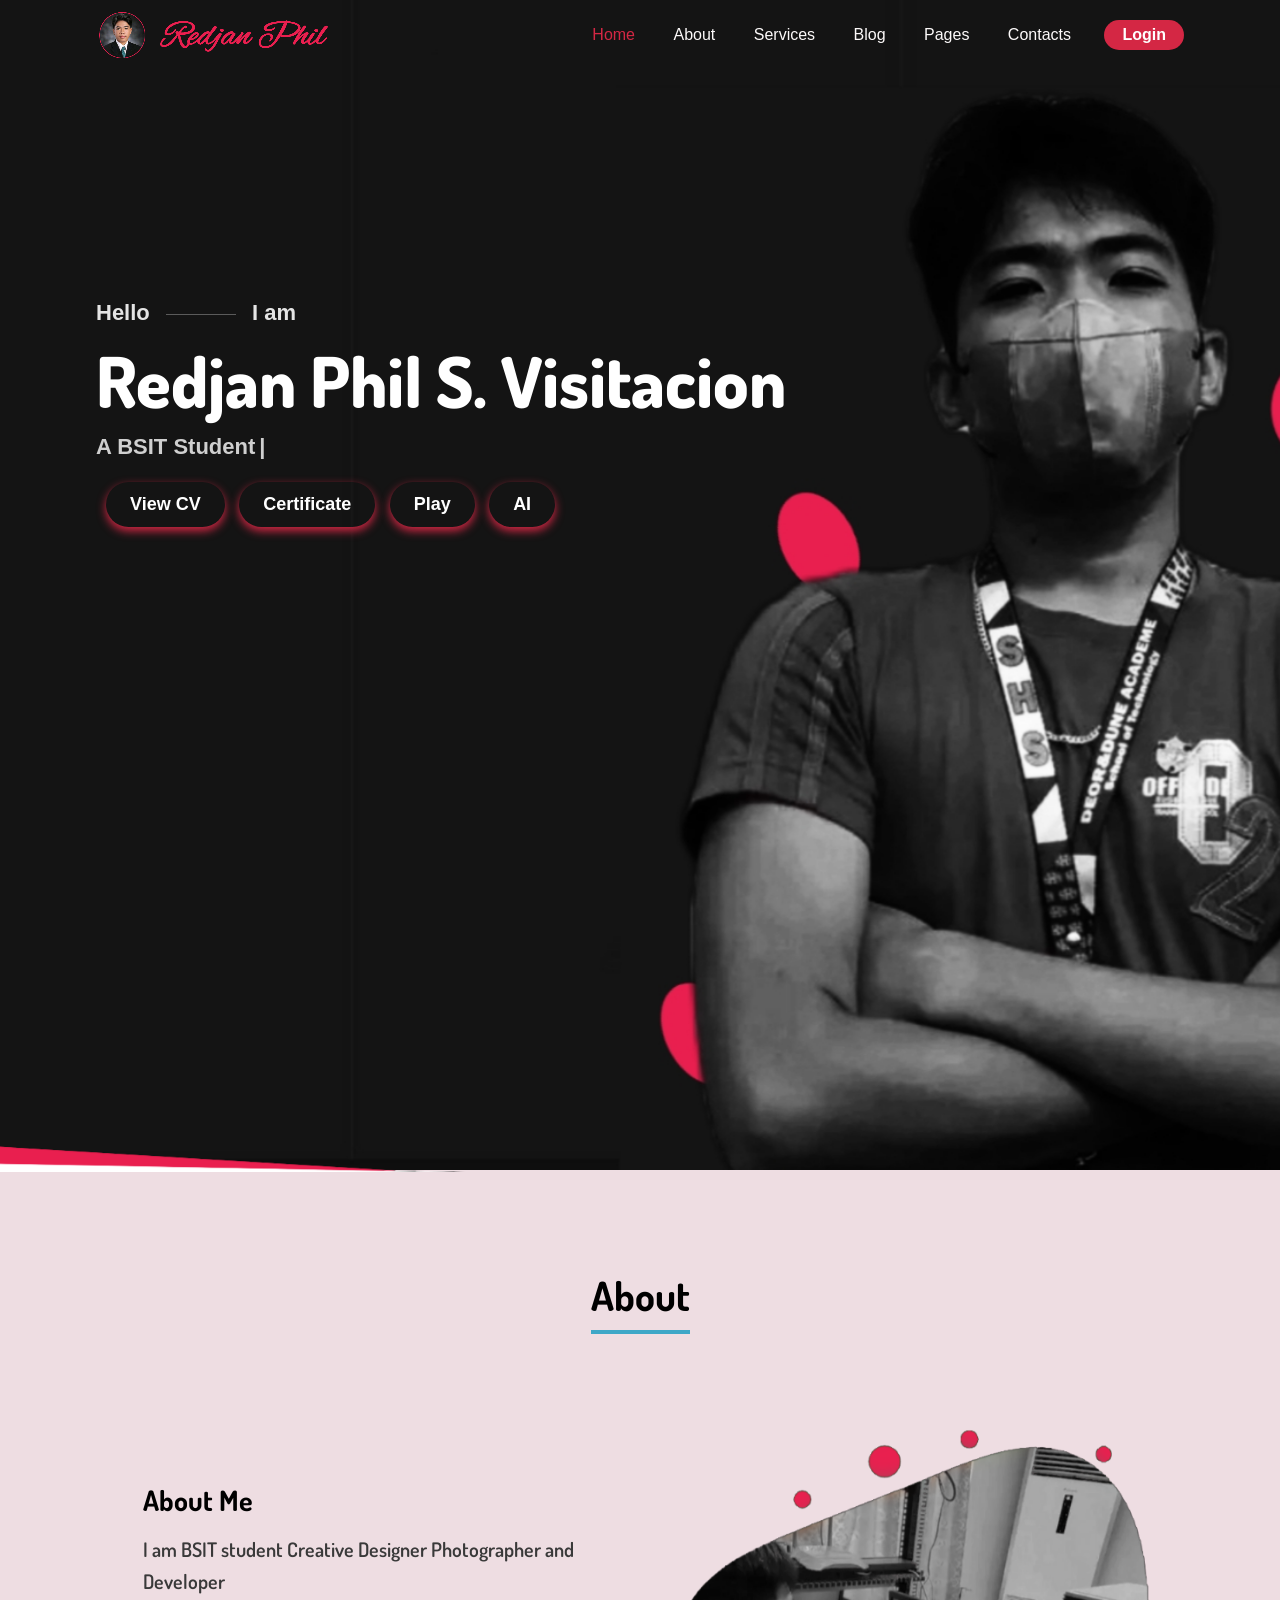
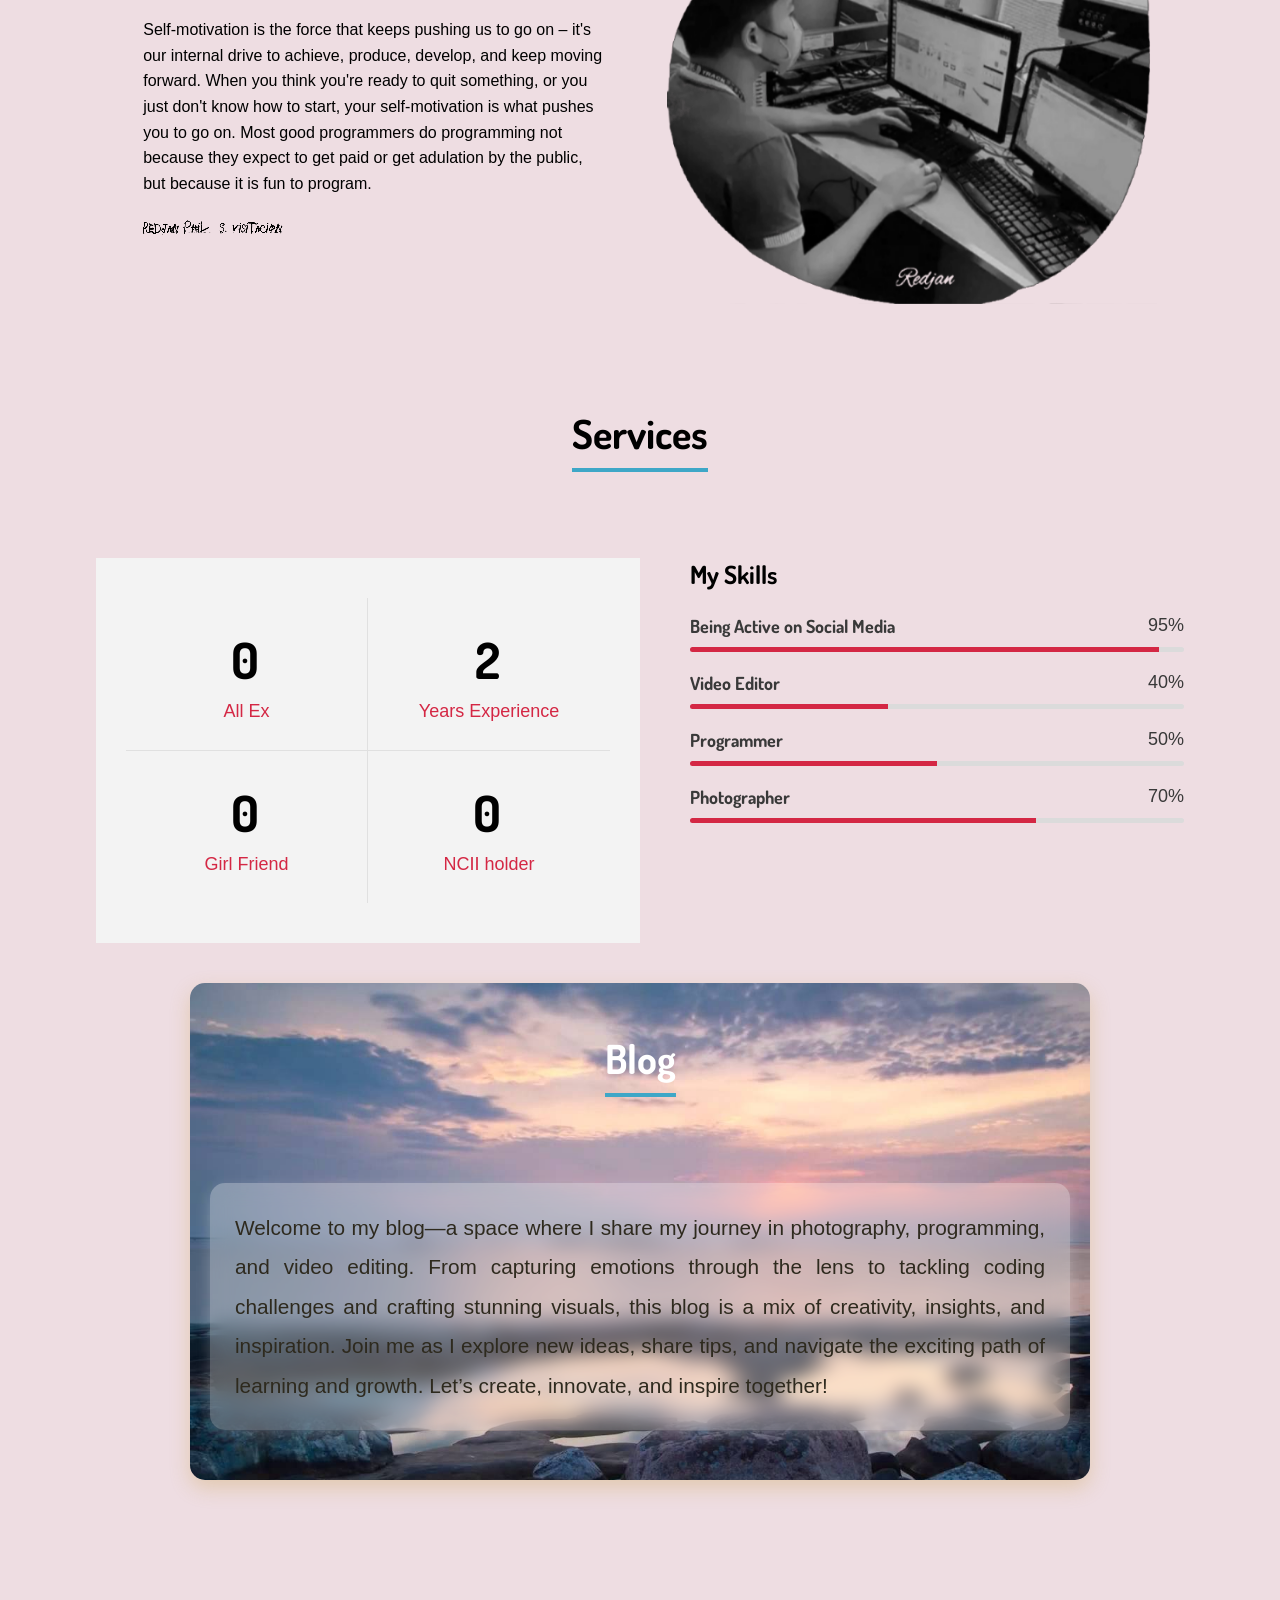
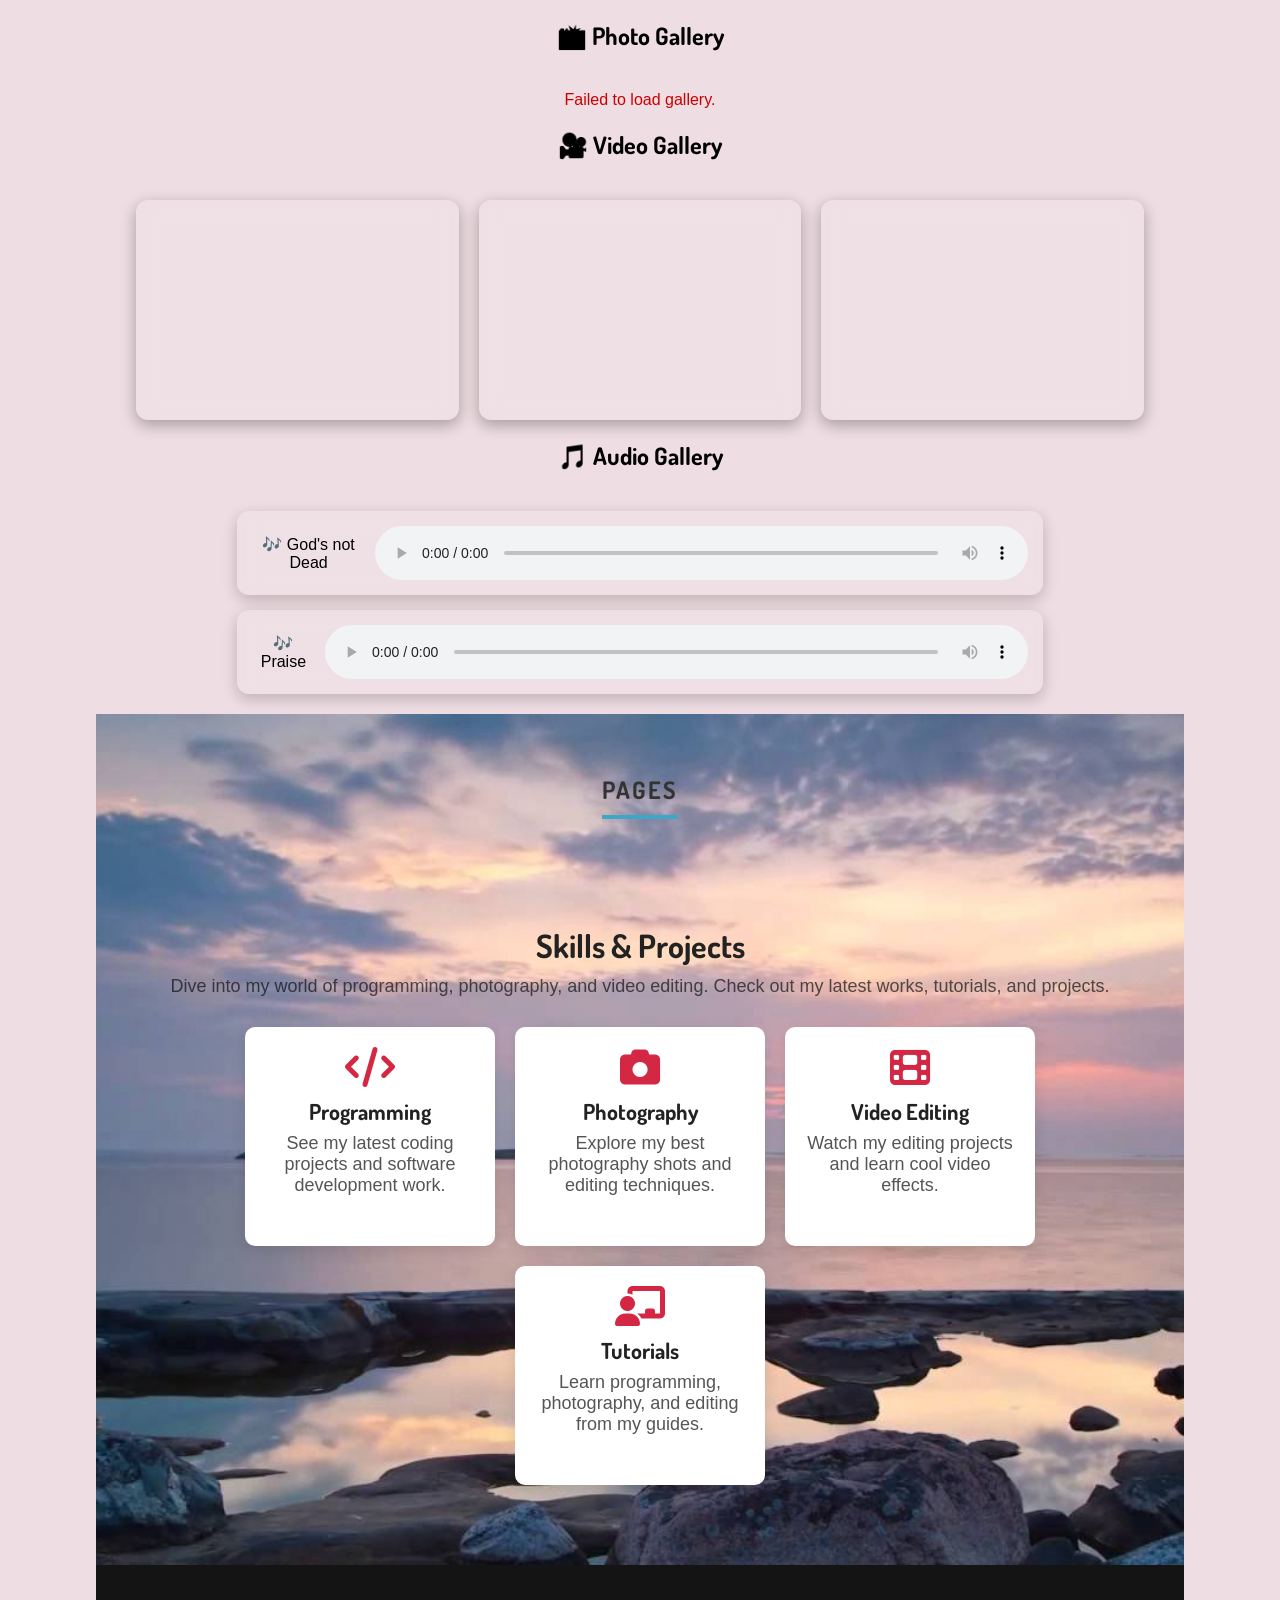
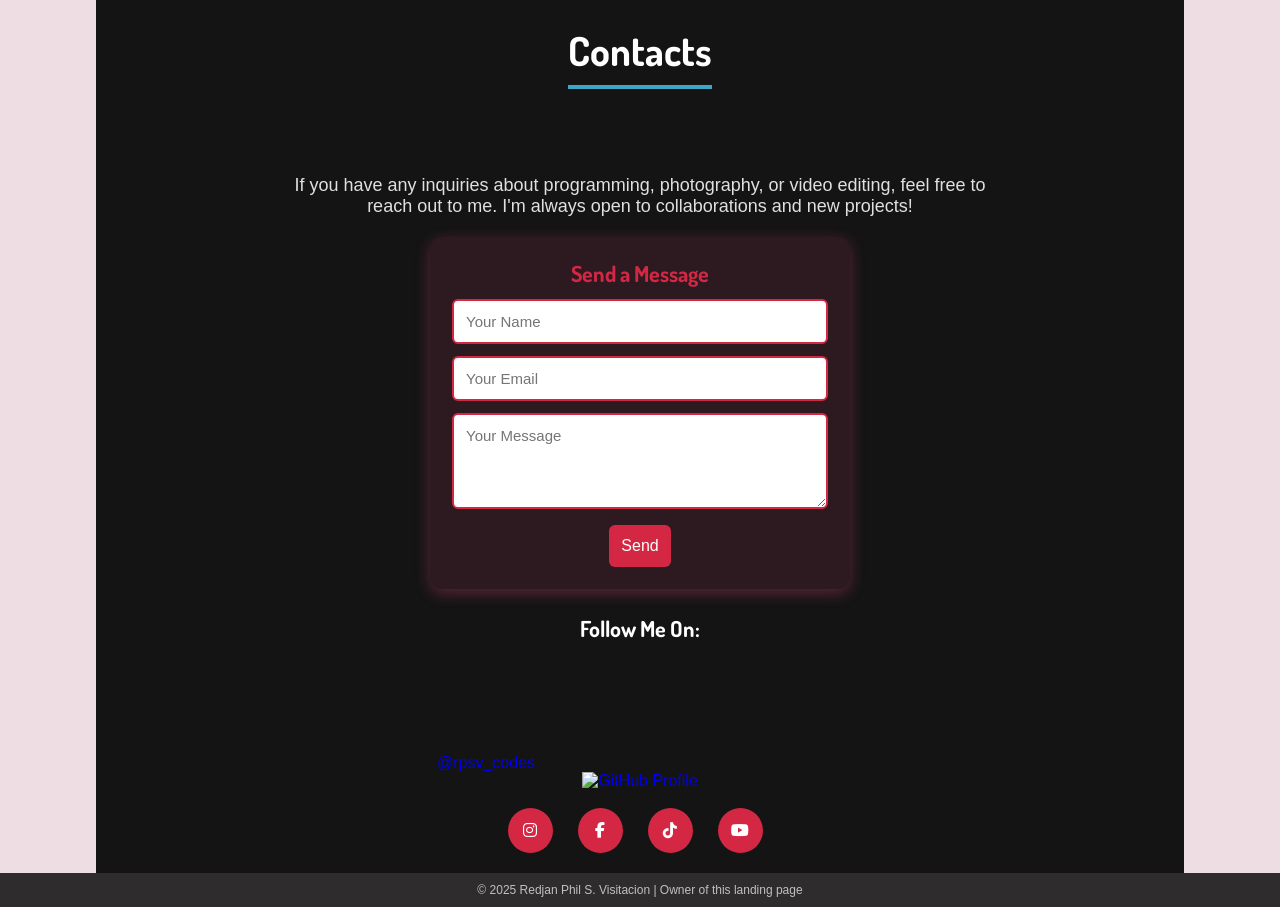
==== index.html @ c507ab2c "UPDATED" ====
<!DOCTYPE html>
<html lang="en">
<head>
    <style>
    .dot{
        color: white;
    }
    /* Hash-route overlay for Login */
    html.route-login,
    html.route-login body { height: 100%; overflow: hidden; }
    html.route-login body > :not(#route-login-overlay) { visibility: hidden; }
    #route-login-overlay { position: fixed; inset: 0; z-index: 9999; display: none; background: #000; overflow: hidden; }
    html.route-login #route-login-overlay { display: block; }
    #route-login-overlay iframe { width: 100%; height: 100%; border: 0; display: block; }
</style>
    <script>
      if (location.hash === '#login' || location.hash === '#/login') {
        document.documentElement.classList.add('route-login');
      }
    </script>
    <meta charset="UTF-8">
    <meta http-equiv="X-UA-Compatible" content="IE=edge">
    <meta name="viewport" content="width=device-width, initial-scale=1.0">
    <title>RPSV_CODES</title>
    <link rel="icon" href="img/icon.png">
    <!-- link file icon -->
    <link rel="stylesheet" href="https://cdnjs.cloudflare.com/ajax/libs/font-awesome/6.3.0/css/all.min.css">
    <link href='https://unpkg.com/boxicons@2.1.4/css/boxicons.min.css' rel='stylesheet'>

    <!-- Link Swiper's CSS -->
    <link rel="stylesheet" href="https://cdn.jsdelivr.net/npm/swiper@9/swiper-bundle.min.css" />


    <!-- link file css -->
    <link rel="stylesheet" href="css/styles.css?v=20260627b">
</head>
<body>
    <div class="header">
        <div class="contanier">
            <i id="btnMenu" class="fa-solid fa-bars"></i>
            <nav>
                <img src="img/logo.png" alt="">
                <div class="nav-links">
                    <a href="#home" class="active">Home</a>
                    <a href="#about">About</a>
                    <a href="#Service">Services</a>
                    <a href="#Blog">Blog</a>
                    <a href="#Pages">Pages</a>
                    <a href="#Contacts">Contacts</a>
                    

                    <a href="html/Login.html" class="nav-login-link" target="_blank" rel="noopener">Login</a>
                </div>    
                
            </nav>
        </div>
    </div>

    <!-- start Home  -->

    

    <section class="home" id="home">
        <div class="hero-slides"></div>
        <div class="contanier">
            <div class="text">
                <p>Hello <span class="sep"></span> I am</p>
                <h1>Redjan Phil S. Visitacion</h1>
                <p class="typed-roles"><span id="typed"></span><span class="cursor">|</span></p>
                
                <!--
                <ul>
                    <li>A BSIT Student</li>
                    <li>Editor</li>
                    <li>Programmer</li>
                    <li>Photographer</li>
                </ul>
                 -->
                <a href="https://redjanvisitacion.github.io/Curriculum-Vitae/" target="_blank">
                    <button class="cv-button">View CV</button>
                </a>

                <a href="html/Certificate.html">
                    <button class="cv-button">Certificate</button>
                </a>

                <a href="https://redjanvisitacion.github.io/RPSV-GAMES/main.html">
                    <button class="cv-button">Play</button>
                </a>


                <a href="https://redjanvisitacion.github.io/RPSV_AI/">
                    <button id="cv-button" class="cv-button">AI</button>
                </a>
            

            </div>
        </div>
    </section>


    <!-- start About -->

    <section class="about" id="about">
        <div class="sec-top">
            <span>about</span>
        </div>

        <div class="contanier">

            <div class="content">
                <div class="text">
                    <h3>About Me</h3>
                    <span>I am BSIT student Creative Designer Photographer and Developer</span>
                    <p>Self-motivation is the force that keeps pushing us to go on – it's our internal drive to achieve, produce, develop, and keep moving forward. When you think you're ready to quit something, or you just don't know how to start, your self-motivation is what pushes you to go on. Most good programmers do programming not because they expect to get paid or get adulation by the public, but because it is fun to program.</p>
                           <img src="img/sign.png" alt="">

                </div>
                <div class="div-img">
                    <img src="img/about.png" alt="">
                </div>
            </div>
            
 <!-- start Service -->

<section class="Service" id="Service">
    <div class="sec-top">
        <span>Services</span>
    </div>

    <div class="cont2">

        <!-- Promo Number Section -->
        <div class="promo-number">
            <div class="small-box bord-rig bord-botm">
                <span>0</span>
                <p>All Ex</p>
            </div>

            <div class="small-box bord-botm">
                <span>3</span>
                <p>Years Experience</p>
            </div>

            <div class="small-box bord-rig">
                <span>0</span>
                <p>Girl Friend</p>
            </div>

            <div class="small-box">
                <span>1</span>
                <p>NCII holder</p>
            </div>
        </div>

        <!-- Skills Section -->
        
        <div class="skill-with-social">
            <div class="skill-list">
                <h3 class="heading">My Skills</h3>

                <div class="single-skill">
                    <div class="skill-title">
                        <h3>Being Active on Social Media</h3>
                        <span>95%</span>
                    </div>
                    <div class="progress">
                        <div class="progress-bar" style="width: 95%;"></div>
                    </div>
                </div>

                <div class="single-skill">
                    <div class="skill-title">
                        <h3>Video Editor</h3>
                        <span>40%</span>
                    </div>
                    <div class="progress">
                        <div class="progress-bar" style="width: 40%;"></div>
                    </div>
                </div>

                <div class="single-skill">
                    <div class="skill-title">
                        <h3>Programmer</h3>
                        <span>50%</span>
                    </div>
                    <div class="progress">
                        <div class="progress-bar" style="width: 50%;"></div>
                    </div>
                </div>

                <div class="single-skill">
                    <div class="skill-title">
                        <h3>Photographer</h3>
                        <span>70%</span>
                    </div>
                    <div class="progress">
                        <div class="progress-bar" style="width: 70%;"></div>
                    </div>
                </div>


            </div>
        </div>
    </div>
</section>

<!-- End Service Section -->

                
<!-- Blog Section -->
<section class="Service" id="Blog">
    <div class="sec-top">
        <span>Blog</span>
    </div>
    <p class="section-description">
        Welcome to my blog—a space where I share my journey in photography, programming, and video editing.  
        From capturing emotions through the lens to tackling coding challenges and crafting stunning visuals,  
        this blog is a mix of creativity, insights, and inspiration. Join me as I explore new ideas, share tips,  
        and navigate the exciting path of learning and growth. Let’s create, innovate, and inspire together!
    </p>
    
</section>



<section class="blog">
    <div class="container">
        <!-- Photos Section -->
<h2 class="section-title">📸 Photo Gallery</h2>
<div class="gallery-container" id="photoGallery"></div>

<!-- Videos Section -->
<h2 class="section-title">🎥 Video Gallery</h2>
<div class="gallery-container">
    <div class="gallery-item" onclick="openLightbox('video/memories.mp4', 'video')">
        <video src="video/memories.mp4" muted></video>
    </div>
    <div class="gallery-item" onclick="openLightbox('video/Reels.mp4', 'video')">
        <video src="video/Reels.mp4" muted></video>
    </div>
    <div class="gallery-item" onclick="openLightbox('video/SRMS.mp4', 'video')">
        <video src="video/SRMS.mp4" muted></video>
    </div>
</div>

<!-- Audio Section -->
<h2 class="section-title">🎵 Audio Gallery</h2>
<div class="audio-container">
    <div class="audio-item">
        <p>🎶 God's not Dead</p>
        <audio controls>
            <source src="audio/GodsNotDead.mp3" type="audio/mpeg">
        </audio>
    </div>
    <div class="audio-item">
        <p>🎶 Praise</p>
        <audio controls>
            <source src="audio/Praise.mp3" type="audio/mpeg">
        </audio>
    </div>
</div>

<!-- Lightbox -->
<div id="lightbox" class="lightbox">
    <span class="close" onclick="closeLightbox()">&times;</span>
    <img id="lightbox-img" class="lightbox-img">
    <video id="lightbox-video" class="lightbox-video" controls></video>
</div>
    </div>
</section>


<!-- Pages Section -->
<section class="pages" id="Pages">
    <div class="sec-top">  
        <span>Pages</span>
    </div>
    <div class="container">
        <div class="content">
            <h2>Skills & Projects</h2>
            <p class="words">Dive into my world of programming, photography, and video editing. Check out my latest works, tutorials, and projects.</p>
            
            <div class="page-links">
                <a href="#" class="page-card" onclick="alert('This part is not completely done');">
                    <i class="fa-solid fa-code"></i>
                    <h3>Programming</h3>
                    <p>See my latest coding projects and software development work.</p>
                </a>
            
                <a href="#" class="page-card" onclick="alert('This part is not completely done');">
                    <i class="fa-solid fa-camera"></i>
                    <h3>Photography</h3>
                    <p>Explore my best photography shots and editing techniques.</p>
                </a>
            
                <a href="#" class="page-card" onclick="alert('This part is not completely done');">
                    <i class="fa-solid fa-film"></i>
                    <h3>Video Editing</h3>
                    <p>Watch my editing projects and learn cool video effects.</p>
                </a>
            
                <a href="#" class="page-card" onclick="alert('This part is not completely done');">
                    <i class="fa-solid fa-chalkboard-teacher"></i>
                    <h3>Tutorials</h3>
                    <p>Learn programming, photography, and editing from my guides.</p>
                </a>
            </div>
            
        </div>
    </div>
</section>


   
       <!-- Contacts Section -->
<section class="Contacts" id="Contacts">

    

    <div class="sec-top">  
        <span>Contacts</span>

    </div>


    <div class="container">
        <div class="contact-content">
            <p>If you have any inquiries about programming, photography, or video editing, feel free to reach out to me. I'm always open to collaborations and new projects!</p>
        </div>


        

        <!-- Contact Form -->
        <div class="contact-form">
            <h3>Send a Message</h3>
            <form method="POST" action="#" onsubmit="return false;">
                <input type="text" name="name" placeholder="Your Name" required>
                <input type="email" name="email"  placeholder="Your Email" required>
                <textarea name="message" placeholder="Your Message" rows="4" required></textarea>
                <button type="button" id="sendMessageBtn">Send</button>
            </form>
        </div>
    </div> 
    

    
    

        <!-- Social Media Links -->
        <div class="social-status">
            <h3>Follow Me On:</h3>


            <blockquote class="tiktok-embed" cite="https://www.tiktok.com/@rpsv_codes" data-unique-id="rpsv_codes" data-embed-type="creator" style="max-width: 780px; min-width: 288px;" > <section> <a target="_blank" href="https://www.tiktok.com/@rpsv_codes?refer=creator_embed">@rpsv_codes</a> </section> </blockquote> <script async src="https://www.tiktok.com/embed.js"></script>




            <a href="https://github.com/RedjanVisitacion" target="_blank">
                <img src="https://img.shields.io/badge/GitHub-RedjanVisitacion-blue?style=for-the-badge&logo=github" alt="GitHub Profile">
            </a>
            




            <p>&#8203;</p>


            <div class="social-profile-list">
                <a href="https://www.instagram.com/redjanphilsvisitacion?igsh=MXF2c2t5ZGttanJjeA==" target="_blank">
                    <i class="fab fa-instagram"></i>
                </a>
                <a href="https://web.facebook.com/zedjan.zedjan.3" target="_blank">
                    <i class="fab fa-facebook-f"></i>
                </a>
                <a href="https://www.tiktok.com/@rpsv_codes?_t=8k15sq4ZSew&_r=1" target="_blank">
                    <i class="fab fa-tiktok"></i>
                </a>
                <a href="https://www.youtube.com/@redjanvisitacion5570" target="_blank">
                    <i class="fab fa-youtube"></i>
                </a>
               
            </div>
        </div>

        
    </div>


    

</section>


     <!-- Footer -->

   <footer>
    <p>&copy; 2025 Redjan Phil S. Visitacion | Owner of this landing page</p>
   </footer>
    




    <!-- Hash-route: login overlay -->
    <div id="route-login-overlay">
        <iframe id="route-login-frame" src="about:blank" title="Login"></iframe>
    </div>
    <!-- Swiper JS -->
    <script src="https://cdn.jsdelivr.net/npm/swiper@9/swiper-bundle.min.js"></script>

    <!-- link file JS -->
    <script src="function/main.js?v=20260627b"></script>
    <script>
      (function(){
        function updateRoute(){
          var hash = location.hash;
          var overlay = document.getElementById('route-login-overlay');
          var frame = document.getElementById('route-login-frame');
          if(!overlay || !frame) return;
          var isLogin = (hash === '#login' || hash === '#/login');
          if(isLogin){
            document.documentElement.classList.add('route-login');
            overlay.style.display = 'block';
            if(frame.dataset.loaded !== '1'){
              frame.src = 'html/Login.html?t=' + Date.now();
              frame.dataset.loaded = '1';
            }
          } else {
            document.documentElement.classList.remove('route-login');
            overlay.style.display = 'none';
            frame.src = 'about:blank';
            frame.dataset.loaded = '0';
          }
        }
        window.addEventListener('hashchange', updateRoute);
        window.addEventListener('load', updateRoute);
      })();
    </script>
</body>
</html>
---- css/styles.css ----
/* font */
@import url('https://fonts.googleapis.com/css2?family=Dosis:wght@300;400;500;600;700&family=Inter:wght@300;400;500;600;700;800&display=swap');
:root{
    --blue :rgb(212, 39, 68);
    --black: #000;
    --p-color: #393939;
    --font-Dosis: 'Dosis', sans-serif;
}
*{
    padding: 0;
    margin: 0;
    box-sizing: border-box;
    font-family: 'Inter', sans-serif;;
    text-decoration: none;
    transition: 0.4s;
}
*::selection{
    background-color: var(--blue);
    color: #fff;
}

body{
    background-color: #EEDDE2;
}

html{
    scroll-behavior: smooth;
}
::-webkit-scrollbar{
    width: 12px;
}
::-webkit-scrollbar-track{
    background-color: #f1f1f1;
}
::-webkit-scrollbar-thumb{
    background-color: var(--blue);
}
.contanier{
    width: 85%;
    margin: auto;
}
section{
    padding-top: 100px;
}
.sec-top{
    text-align: center;
    margin-bottom: 100px;
}
.sec-top span{
    font-size: 40px;
    padding-bottom: 10px;
    border-bottom: 4px solid #3ea7c7;
    font-family: var(--font-Dosis);
    font-weight: 700;
    text-transform: capitalize;
}
h1,h2,h3,h4,h5,h6{
    font-family: var(--font-Dosis);
}
.boxs{
    display: flex;
    flex-wrap: wrap;
    justify-content: space-between;
}
.boxs .box{
    width: 30%;
}


.btn{
   
    color: #fff;
    background-color: var(--blue);
    border-radius: 5px;
    padding: 18px 50px;
    font-weight: 700;
}
.btn:hover{
    background-color: #fff;
    color: var(--blue);
}

/* start header */

.header{
    position: fixed;
    width: 100%;
    z-index: 1000;
}
.header nav{
    display: flex;
    justify-content: space-between;
    align-items: center;
    height: 70PX;
}
.header nav .nav-links a{
    color: #fdfafa;
    font-weight: 500;
    padding: 0 17px;
    text-transform: capitalize;
}
.header nav .nav-links .nav-login-link{
    display: inline-flex;
    align-items: center;
    justify-content: center;
    min-width: 78px;
    height: 30px;
    margin-left: 12px;
    padding: 0 18px;
    color: #fff;
    background-color: var(--blue);
    border-radius: 999px;
    font-weight: 700;
    line-height: 1;
}
.header nav .nav-links a:hover,
.header nav .nav-links a.active{
    color: var(--blue);
}
.header nav .nav-links .nav-login-link:hover,
.header nav .nav-links .nav-login-link.active{
    color: #fff;
    background-color: #fff;
    color: var(--blue);
}

/* now we will add class active to header on scroll*/
.header.active{
    background-color: #fff;
    border-bottom: 1px solid #7272724d;
}
.header.active nav .nav-links a{
    color: var(--p-color);
}
.header.active nav .nav-links a:hover,
.header.active nav .nav-links a.active{
    color: var(--blue);
}
.header.active nav .nav-links .nav-login-link{
    color: #fff;
}
.header.active nav .nav-links .nav-login-link:hover,
.header.active nav .nav-links .nav-login-link.active{
    color: var(--blue);
    background-color: #fff;
    box-shadow: inset 0 0 0 1px var(--blue);
}
#btnMenu{
    display: none;
}

/* start Home */
.home{
    height: 130vh;
    width: 100%;
    background: url('../img/bg.jpg');
    background-repeat: no-repeat;
    background-size: cover;
    background-position: center;
    position: relative;
    padding-top: 300px;
}
.home .text{ position: relative; z-index: 1; }
.hero-slides{ position: absolute; inset: 0; z-index: 0; overflow: hidden; }
.hero-slides .slide{ position: absolute; inset: 0; background-size: cover; background-position: center; opacity: 0; transition: opacity 1.2s ease-in-out; }
.hero-slides .slide.active{ opacity: 1; }
.typed-roles{ color: #e4e4e4; opacity: .9; font-size: 22px; line-height: 1.6; margin: 0 0 4px; min-height: 28px; white-space: nowrap; }
.cursor{ display: inline-block; margin-left: 4px; animation: blink 1s steps(2,start) infinite; }
@keyframes blink{ 50%{ opacity: 0; } }
.home .text ul{ display: none; }
.home::after{
    content: '';
    position: absolute;
    bottom: -2px;
    z-index: 50;
    height: 200px;
    background: url('../img/shape.png');
    left: 0;
    width: 100%;
    background-repeat: repeat-x;
    background-size: cover;
}
/* home::after MEdia */

@media(min-width:480px){
    .home::after{
        height: 78px;
    }
}
@media(min-width:576px){
    .home::after{
        height: 105px;
    }
}
@media(min-width:768px){
    .home::after{
        height: 135px;
    }
}
@media(min-width:992px){
    .home::after{
        height: 160px;
    }
}
@media(min-width:1200px){
    .home::after{
        height: 182px;
    }
}

.home .text p{
    font-size: 22px;
    color: #e4e4e4;
    font-weight: 600;
    margin-bottom: 10px;
}
.home .text p.typed-roles{ margin-top: 0; margin-bottom: 18px; }
.home .text p .sep{
    display: inline-block;
    height: 1px;
    width: 70px;
    background-color: #fff;
    opacity: 0.3;
    top: -5px;
    position: relative;
    margin: 0 10px;
}
.home .text h1{
    font-size: 70px;
    color: #fff;
    margin-bottom: 4px;
    font-weight: 800;
}
.home .text ul{
    display: flex;
    flex-wrap: wrap;
    margin-bottom: 50px;
}
.home .text ul li{
    color: #e4e4e4;
    font-size: 22px;
    list-style: none;
    margin-right: 50px;
}


/* start About */

.about .content{
    display: flex;
    flex-wrap: wrap;
    justify-content: center;
    align-items: center;
}
.about .content .text{
    padding: 20px 60px 20px 20px;
    width: 50%;
}
.about .content .text h3{
    font-size: 28px;
    margin-bottom: 15px;
}
.about .content .text span{
    color: var(--p-color);
    font-weight: 600;
    line-height: 1.6;
    font-size: 20px;
    font-family: var(--font-Dosis);
}
.about .content .text p{
    padding: 20px 0;
    line-height: 1.6;
}
.about .content .div-img{
    width: 45%;
}
.about .content .div-img img{
    width: 100%;
}

.about .cont2{
    margin-top: 50px;
    display: flex;
    justify-content: center;
}
.about .cont2 .promo-number{
    padding: 40px 30px;
    background-color: #f3f3f3;
    width: 50%;
    display: flex;
    flex-wrap: wrap;
}
.about .cont2 .promo-number .small-box{
    width: 50%;
    text-align: center;
    padding: 30px 15px 28px;
}
.about .cont2 .promo-number .small-box span{
    font-size: 50px;
    font-family: var(--font-Dosis);
    font-weight: 700;
    letter-spacing: 4px;
}
.about .cont2 .promo-number .small-box p{
    padding-top: 10px;
    font-size: 18px;
    color: var(--blue);
}
.bord-rig {
    border-right: 1px solid #e0e0e0;
}
.bord-botm{
    border-bottom:  1px solid #e0e0e0;
}
.about .skill-with-social{
    width: 50%;
    padding-left: 50px;
}
.about .skill-with-social .skill-list{
    margin-bottom: 50px;
}
.about .heading{
    font-size: 25px;
    margin-bottom: 25px;
}
.about .single-skill{
    margin-bottom: 20px;
}
.about .single-skill .skill-title{
    display: flex;
    justify-content: space-between;
    margin-bottom: 10px;
}
.about .single-skill .skill-title h3,
.about .single-skill .skill-title span{
    color: #393939;
    font-size: 18px;
}
.about .single-skill .progress{
    width: 100%;
    height: 5px;
    background-color: #dbdbdb;
    position: relative;
}
.about .single-skill .progress .progress-bar{
    position: absolute;
    background-color: var(--blue);
    height: 5px;
    width: 80%;
}
.about .social-status .social-profile-list a{
    margin-right: 10px;
}
.about .social-status .social-profile-list a i{
    color: #fff;
    font-size: 16px;
    background-color: var(--blue);
    width: 45px;
    height: 45px;
    border-radius: 50%;
    line-height: 45px;
    text-align: center;
    position: relative;
    top: 0;
}
.about .social-status .social-profile-list a i:hover{
    background-color: #000;
    top: -7px;
}

/* Responsive Services Section */
.services {
    padding: 60px 5%;
    text-align: center;
    background: #f9f9f9;
}

.services .sec-top span {
    font-size: 30px;
    font-weight: bold;
    color: var(--blue);
    display: block;
    margin-bottom: 30px;
    text-transform: uppercase;
    letter-spacing: 2px;
}

/* Service Box Container */
.services .boxs {
    display: grid;
    grid-template-columns: repeat(auto-fit, minmax(280px, 1fr));
    gap: 25px;
    padding: 20px 5%;
}

/* Individual Service Box */
.services .boxs .box {
    background: linear-gradient(135deg, #ffffff, #f1f1f1);
    text-align: center;
    padding: 30px;
    position: relative;
    border-radius: 15px;
    box-shadow: 0px 5px 15px rgba(0, 0, 0, 0.1);
    transition: transform 0.3s ease, box-shadow 0.3s ease;
}

.services .boxs .box:hover {
    transform: translateY(-10px);
    box-shadow: 0px 10px 20px rgba(0, 0, 0, 0.2);
}

.services .boxs .box i {
    font-size: 45px;
    color: var(--blue);
    margin-bottom: 15px;
}

.services .boxs .box h2 {
    font-size: 24px;
    margin-bottom: 15px;
    color: #333;
}

.services .boxs .box p {
    color: #666;
    font-size: 16px;
    line-height: 1.6;
    padding: 0 10px;
}

/* Progress Bar Effects */
.progress {
    width: 100%;
    height: 10px;
    background-color: #ddd;
    border-radius: 5px;
    overflow: hidden;
    position: relative;
    margin-top: 10px;
}

.progress-bar {
    height: 100%;
    background: linear-gradient(90deg, var(--blue), var(--pink));
    width: 0;
    transition: width 1.5s ease-in-out;
}

/* Pages Section Styling */
.pages {
    padding: 60px 0;
    background-color: #f8f9fa; /* Light gray background */
    text-align: center;

    /* Full-screen background image */
    background-image: url('../img/bgg.jpg');
    background-repeat: no-repeat;
    background-size: cover;  /* Ensures the image covers the entire section */
    background-position: center;  /* Centers the image */
    
}

.pages .sec-top span {
    font-size: 24px;
    font-weight: bold;
    color: #333;
    text-transform: uppercase;
    letter-spacing: 2px;
}

.pages .container {
    max-width: 1100px;
    margin: 0 auto;
    padding: 20px;
}

.pages .content h2 {
    font-size: 32px;
    color: #222;
    margin-bottom: 10px;
}

.pages .content p {
    font-size: 18px;
    color: #555;
    margin-bottom: 30px;
}

.pages .content .words {
    font-size: 18px;
    color: #090d0ead;
    margin-bottom: 30px;
}

.page-links {
    display: flex;
    flex-wrap: wrap;
    justify-content: center;
    gap: 20px;
}

.page-card {
    background: white;
    border-radius: 10px;
    padding: 20px;
    width: 250px;
    text-align: center;
    text-decoration: none;
    color: #222;
    box-shadow: 0 5px 15px rgba(0, 0, 0, 0.1);
    transition: transform 0.3s, box-shadow 0.3s;
}

.page-card:hover {
    transform: translateY(-5px);
    box-shadow: 0 8px 20px rgba(0, 0, 0, 0.2);
}

.page-card i {
    font-size: 40px;
    color: var(--blue); /* Blue color */
    margin-bottom: 10px;
}

.page-card h3 {
    font-size: 22px;
    margin-bottom: 8px;
    color: #222;
}

.page-card p {
    font-size: 16px;
    color: #666;
}



@keyframes fillProgress {
    from {
        width: 0;
    }
    to {
        width: 100%;
    }
}

.progress-bar.animated {
    animation: fillProgress 1.5s forwards;
}

/* Responsive Design */
@media (max-width: 768px) {
    .services {
        padding: 40px 5%;
    }

    .services .sec-top span {
        font-size: 26px;
    }

    .cont2 {
        display: flex;
        flex-direction: column;
    }

    .promo-number {
        order: 1;
    }

    .skill-with-social {
        order: 2;
        margin-top: 20px;
    }
}


/* start portfolio */

.portfolio .menu-portf{
    text-align: center;
    margin-bottom: 50px;
}
.portfolio .menu-portf ul li{
    display: inline-block;
    font-weight: 600;
    color: #393939;
    padding: 8px 15px;
    cursor: pointer;
}
.portfolio .menu-portf ul li:hover,
.portfolio .menu-portf ul li.active{
    background-color: var(--blue);
    color: #fff;
}

.portfolio .projects .boxs{
    gap: 40px;
}
.portfolio .projects .boxs .box{
    position: relative;
    cursor: pointer;
    overflow: hidden;
}
.portfolio .projects .boxs .box img{
    width: 100%;
}
.portfolio .projects .boxs .box:hover img{
    transform: scale(1.1);
}
.portfolio .projects .boxs .box .img-hover{
    position: absolute;
    width: 100%;
    height: 100%;
    left: 0;
    top: 0;
    background: linear-gradient(rgba(255,255,255, 0.272), rgba(26,26,26, 0.675));
    opacity: 0;
}
.portfolio .projects .boxs .box:hover .img-hover{
    opacity: 1;
}
.portfolio .projects .boxs .box .img-hover span{
    position: absolute;
    bottom: 20px;
    left: 50%;
    transform: translateX(-50%);
    color: #fff;
    font-size: 22px;
    font-weight: bold;
    font-family: var(--font-Dosis);
}


/* Blog Section Styling */
#Blog {
    background: linear-gradient(45deg,var(--blue), var(--blue));
    color: white;
    padding: 60px 20px;
    text-align: center;
    border-radius: 15px;
    box-shadow: 0px 5px 15px rgba(0, 0, 0, 0.3);
    margin: 40px auto;
    max-width: 900px;
}



/* Blog Section Styling */
#Blog {
    display: flex;
    flex-direction: column;
    align-items: center;
    justify-content: center;
    text-align: center;
    padding: 50px 20px; 
    background: linear-gradient(135deg, Blue, var(--blue),gray);
    border-radius: 15px;
    box-shadow: 0px 8px 20px rgba(255, 117, 140, 0.3);
    transition: transform 0.3s ease-in-out;
}

#Blog:hover {
    transform: scale(1.02);
}



/* Blog Section Styling */
#Blog {
    display: flex;
    flex-direction: column;
    align-items: center;
    justify-content: center;
    text-align: center;
    padding: 50px 20px;
    
    /* Full-screen background image */
    background-image: url('../img/bgg.jpg');
    background-repeat: no-repeat;
    background-size: cover;  /* Ensures the image covers the entire section */
    background-position: center;  /* Centers the image */
   

   
    box-shadow: 0px 8px 20px rgba(200, 155, 60, 0.3);
    transition: transform 0.3s ease-in-out;
}

#Blog:hover {
    transform: scale(1.02);
}



/* Blog Description */
.section-description {
    font-size: 1.3rem;
    line-height: 1.9;
    font-weight: 400;
    color: #2e2a1e;  /* Dark brown for readability */
    text-align: justify;
    max-width: 900px;
    margin: 0 auto;
    padding: 25px;
    background: rgba(255, 255, 255, 0.3);
    border-radius: 15px;
    box-shadow: 0px 6px 15px rgba(255, 255, 255, 0.25);
    backdrop-filter: blur(10px);
    transition: all 0.3s ease-in-out;
}

/* Hover effect for a glowing effect */
.section-description:hover {
    background: rgba(255, 255, 255, 0.5);
    box-shadow: 0px 10px 25px rgba(255, 255, 255, 0.4);
}







/* Section Title Styling */
.section-title {
    text-align: center;
    font-size: 1.5rem;
    font-weight: bold;
    background: black;
    -webkit-background-clip: text;
    -webkit-text-fill-color: transparent;
    margin-bottom: 20px;
}

/* Gallery Grid */
.gallery-container {
    display: grid;
    grid-template-columns: repeat(auto-fit, minmax(190px, 1fr));
    gap: 20px;
    padding: 20px;
    justify-content: center;
}

/* Gallery Item */
.gallery-item {
    position: relative;
    overflow: hidden;
    border-radius: 12px;
    box-shadow: 0px 5px 15px rgba(0, 0, 0, 0.3);
    cursor: pointer;
    transition: transform 0.3s ease-in-out, box-shadow 0.3s ease-in-out;
    background: rgba(255, 255, 255, 0.1);
    backdrop-filter: blur(10px);
    height: 220px;
}

.gallery-item img, .gallery-item video {
    width: 100%;
    height: 100%;
    object-fit: cover;
    border-radius: 12px;
    transition: opacity 0.3s ease-in-out;
}

/* Hover Effect */
.gallery-item:hover {
    transform: scale(1.08);
    box-shadow: 0px 10px 20px rgba(255, 72, 0, 0.4);
}

.reveal{ opacity: 0; transform: translateY(20px); transition: opacity .6s ease, transform .6s ease; }
.reveal.show{ opacity: 1; transform: translateY(0); }

/* Audio Section */
.audio-container {
    display: flex;
    flex-direction: column;
    align-items: center;
    gap: 15px;
    padding: 20px;
}

.audio-item {
    background: rgba(255, 255, 255, 0.1);
    backdrop-filter: blur(10px);
    padding: 15px;
    border-radius: 12px;
    width: 80%;
    display: flex;
    align-items: center;
    gap: 10px;
    box-shadow: 0px 5px 15px rgba(0, 0, 0, 0.2);
}

audio {
    width: 100%;
}

/* Lightbox */
.lightbox {
    display: none;
    position: fixed;
    top: 0;
    left: 0;
    width: 100%;
    height: 100%;
    background: rgba(0, 0, 0, 0.8);
    justify-content: center;
    align-items: center;
    flex-direction: column;
}

.lightbox-img {
    max-width: 90%;
    max-height: 90%;
    border-radius: 10px;
    display: none;
}

.lightbox-video {
    max-width: 90%;
    max-height: 90%;
    border-radius: 10px;
    display: none;
}

.close {
    position: absolute;
    top: 20px;
    right: 30px;
    font-size: 40px;
    color: white;
    cursor: pointer;
}

.close:hover {
    color: red;
}

/* Contact Section */
.Contacts {
    background: rgba(20,20,20,255)
    ;
    color: #fff;
    padding: 60px 0;
    text-align: center;
    padding-bottom: 30px;
}



/* Container */
.container {
    max-width: 1100px;
    margin: auto;
    padding: 0 20px;
    text-align: center;
    
}

/* Contact Content */
.contact-content h2 {
    font-size: 32px;
    font-weight: bold;
    margin-bottom: 12px;
    color: var(--blue); /* Pink */
}

.contact-content p {
    font-size: 18px;
    color: #e0e0e0;
    margin-bottom: 30px;
    max-width: 700px;
    margin: auto;
}

/* Contact Form */
.contact-form {
    background: rgba(255, 79, 139, 0.1); /* Light pink transparency */
    padding: 22px;
    border-radius: 12px;
    box-shadow: 0 4px 15px rgba(255, 79, 139, 0.3);
    width: 85%;
    max-width: 420px; /* Keeps form compact */
    margin: 20px auto;
    text-align: center;
    transition: 0.3s ease-in-out;
}

.contact-form:hover {
    transform: scale(1.02);
}

/* Form Title */
.contact-form h3 {
    font-size: 22px;
    margin-bottom: 12px;
    color: var(--blue);
}

/* Form Fields */
.contact-form input, 
.contact-form textarea {
    width: 100%;
    padding: 12px;
    margin-bottom: 12px;
    border: 2px solid var(--blue); /* Pink Border */
    border-radius: 6px;
    background: white;
    color: black;
    font-size: 15px;
    outline: none;
    transition: 0.3s ease;
}

.contact-form input:focus, 
.contact-form textarea:focus {
    border-color: var(--blue);
    background: #fff;
}

/* Submit Button */
.contact-form button {
    background: var(--blue);
    color: white;
    padding: 12px;
    font-size: 16px;
    border: none;
    border-radius: 6px;
    cursor: pointer;
    transition: 0.3s;
}

.contact-form button:hover {
    background: var(--blue);
    transform: scale(1.05);
}

/* Social Media Section */
.social-status {
    margin-top: 25px;
}

.social-status h3 {
    font-size: 22px;
    margin-bottom: 12px;
    color: white;
}

/* Social Media Links */
.social-profile-list {
    display: flex;
    justify-content: center;
    gap: 15px;
}

.social-profile-list a {
    font-size: 28px;
    color:var(--blue);
    transition: 0.3s ease-in-out;
}

.social-profile-list a:hover {
    color: var(--blue);
    transform: scale(1.2);
}

/* Responsive Design */
@media (max-width: 768px) {
    .contact-content h2 {
        font-size: 28px;
    }

    .contact-content p {
        font-size: 16px;
    }

    .contact-form {
        width: 95%;
        padding: 18px;
    }

    .contact-form h3 {
        font-size: 20px;
    }

    .contact-form input, 
    .contact-form textarea {
        font-size: 14px;
        padding: 10px;
    }

    .contact-form button {
        font-size: 15px;
        padding: 10px;
    }

    .social-profile-list a {
        font-size: 26px;
    }
}




.read-more {
    color: #e60f0f;
    text-decoration: none;
    font-weight: bold;
    display: inline-block;
    margin-top: 10px;
}

.read-more:hover {
    text-decoration: underline;
}

/* Video & Audio Styling */
.media {
    width: 100%;
    margin-top: 10px;
    border-radius: 5px;
}

.media-card {
    display: flex;
    flex-direction: column;
    align-items: center;
    text-align: center;
}


/* start news */

.news .boxs .box{
    background-color: #f8f8f8;
}
.news .boxs .box .div-img{
    position: relative;
    cursor: pointer;
    overflow: hidden;
}
.news .boxs .box .div-img img{
    width: 100%;
}
.news .boxs .box:hover .div-img img{
    transform: scale(1.2);
}
.news .boxs .box .div-img::after{
    position: absolute;
    content: '';
    left: 0;
    bottom: 0;
    background-color: #f8f8f8;
    height: 50px;
    width: 100%;
    clip-path: polygon(80% 100%,100% 30% , 100%  100%, 0 100% , 0 0);
    z-index: 1;
}
.news .boxs .box .text{
    padding: 30px;
}
.news .boxs .box .text span{
    font-size: 14px;
    color: var(--p-color);
    margin-bottom: 15px;
}
.news .boxs .box .text span .spn2{
    color: var(--blue);
    cursor: pointer;
}
.news .boxs .box .text p{
    font-size: 22px;
    cursor: pointer;
    font-family: var(--font-Dosis);
    font-weight: 700;
}
/* start footer */

.footer{
    height: 90vh;
    background-color: #000;
    border-top: 15px solid var(--blue);
    padding-top: 0;
    margin-top: 200px;
    display: flex;
    color: #fff;
}

.footer .contact{
    background-color: #141414;
    width: 50%;
    height: 100%;
    position: relative;
}
.footer .contact::after{
    position: absolute;
    content: '';
    left: 0;
    top: -125px;
    background-color: #141414;
    height: 130px;
    width: 100%;
    clip-path: polygon(0 100%, 35% 0 ,100% 60px, 100% 100%);
}
.footer .contact .sec-top{
    margin-bottom: 60px;
}
.footer .contact .sec-top p{
    margin-top: 40px;
    font-size: 18px;
    color: #cccccc;
}
.footer .contact form{
    padding: 0 50px;
    display: flex;
    flex-direction: column;
}
.footer .contact form input,
.footer .contact form textarea{
    outline: none;
    border: none;
    padding: 15px 10px;
    background-color: #000;
    color: #fff;
    margin-bottom: 20px;
}
.footer .contact form button{
    cursor: pointer;
    border: none;
    font-size: 18px;
    width: 180px;
    border-radius: 0;
}

.footer .content{
    width: 50%;
    height: 100%;
    display: flex;
    justify-content: center;
    flex-direction: column;
    padding-left: 100px;
}
.footer .content .item{
    margin-bottom: 30px;
}
.footer .content .item .cont-head{
    display: flex;
    align-items: center;
    margin-bottom: 10px;
}
.footer .content .item .cont-head i{
    margin-right: 8px;
    font-size: 20px;
    width: 40px;
    height: 40px;
    line-height: 40px;
    background-color: var(--blue);
    text-align: center;
    border-radius: 50%;
    
}
.footer .content .item .cont-head h6{
    font-size: 22px;
}

.Contacts{
    padding-bottom: 20px;
    
}


/* FOOTER */
footer {
    text-align: center;
    padding: 10px 0;
    background: rgba(0, 0, 0, 0.8);
    color: rgba(255, 255, 255, 0.7);
    font-size: 12px;
}



/* MEdia */

@media(max-width:950px){
    .contanier{
        width: 90%;
    }
    .boxs .box{
        width: 45%;
        margin-bottom: 30px;
    }
    .btn{
        padding: 14px 35px;
    }
    .header nav .nav-links a{
        font-size: 14px;
        padding: 0 14px;
    }
    .home{
        height: 100vh;
    }
    .home .text{
        margin-left: 50px;
    }
    .home .text h1{
        font-size: 60px;
    }
    .home .text ul li{
        font-size: 18px;
    }

}

.cv-button {
    margin-left: 10px;
    background: linear-gradient(45deg, var(--blue));
    color: white;
    padding: 12px 24px;
    font-size: 18px;
    font-weight: bold;
    border: none;
    border-radius: 50px;
    cursor: pointer;
    transition: all 0.3s ease-in-out;
    box-shadow: 0px 4px 10px var(--blue);
    text-decoration: none;
    display: inline-block;
    text-align: center;
}

.cv-button:hover {
    background: linear-gradient(45deg, #0056b3, #0096ff);
    transform: scale(1.1);
    box-shadow: 0px 6px 15px rgba(0, 86, 179, 0.5);
}

.cv-button:active {
    transform: scale(0.95);
    box-shadow: 0px 2px 5px rgba(0, 86, 179, 0.5);
}



@media (max-width: 800px) {
    #btnMenu {
        position: absolute;
        top: 50%;
        right: 40px;
        transform: translateY(-50%);
        display: block;
        color: var(--blue);
        font-size: 30px;
        z-index: 1000; /* Ensures it stays on top */
        cursor: pointer;
    }
    .header nav .nav-links {
        position: absolute;
        top: 0;
        right: -100%; /* Initially hidden */
        width: 60%;
        height: 100vh;
        background-color: #fff;
        padding: 100px 10px 10px;
        flex-direction: column;
        align-items: center;
        text-align: center;
        border-left: 3px solid #1363db4d;
        transition: right 0.3s ease-in-out; /* Smooth transition */
    }
    .header nav .nav-links.active {
        right: 0; /* Show when active */
    }
    .header nav .nav-links a {
        display: block;
        font-size: 20px;
        padding: 20px 0;
        color: var(--p-color);
    }
    .header nav .nav-links .nav-login-link {
        display: inline-block;
        padding: 14px 25px;
        background-color: var(--blue);
        color: white;
        border-radius: 5px;
        text-align: center;
        margin-top: 10px;
        width: 80%; /* Makes it responsive */
        text-decoration: none;
    }
}

@media(max-width :600px){
    .boxs .box{
        width: 80%;
        margin: auto;
        margin-bottom: 30px;
    }
    .home .text p{
        font-size: 18px;

    }
    .home .text h1{
        font-size: 46px;
    }
    .header .text ul li{
        font-size: 15px;
        padding-bottom: 10px;
    }
    .home .text{
        margin-left: 20px;
    }
    .about .content .div-img,
    .about .content .text{
        width: 100%;
    }
    .about .cont2 .promo-number,
    .about .cont2 .skill-with-social{
        width: 90%;
    }
    .about .cont2 .promo-number .small-box p{
        font-size: 16px;
    }
    .portfolio .menu-portf ul li{
        padding: 6px 12px;
        font-size: 14px;
    }
}


/* REGISTER PAGE */
* {
    margin: 0;
    padding: 0;
    box-sizing: border-box;
    font-family: 'Poppins', sans-serif;
}

html:has(#body),
#body {
    width: 100%;
    height: 100%;
    overflow: hidden;
}

#body {
    display: flex;
    justify-content: center;
    align-items: center;
    min-height: 100svh;
    padding: 24px;
    background: linear-gradient(135deg, #2ecc71, #16a085);
    background-image: url('../img/bgLog.png');
    background-repeat: no-repeat;
    background-position: center;
    background-size: cover;
    background-attachment: fixed;
}

.wrapper {
    width: 400px;
    max-width: min(400px, 100%);
    max-height: calc(100svh - 48px);
    overflow-y: auto;
    scrollbar-width: none;
    color: white;
    padding: 30px;
    border-radius: 12px;
    text-align: center;
    box-shadow: 0 0 10px rgba(0, 0, 0, 0.2);
    backdrop-filter: blur(10px);
}
.wrapper::-webkit-scrollbar {
    display: none;
}

.wrapper h1 {
    font-size: 30px;
    margin-bottom: 20px;
}

.login {
    color: white;
    font-family: Georgia, 'Times New Roman', Times, serif;
}

.wrapper .input-box {
    position: relative;
    width: 100%;
    margin: 20px 0;
}

.input-box input {
    width: 100%;
    height: 50px;
    background: transparent;
    border: 2px solid rgba(255, 255, 255, 0.5);
    border-radius: 30px;
    font-size: 16px;
    color: white;
    padding: 15px 45px 15px 20px;
    transition: 0.3s;
}

.input-box input::placeholder {
    color: rgba(255, 255, 255, 0.7);
}

.input-box input:focus {
    border-color: white;
    box-shadow: 0 0 8px rgba(255, 255, 255, 0.5);
}

.input-box i {
    position: absolute;
    right: 23px;
    top: 50%;
    transform: translateY(-50%);
    font-size: 20px;
    color: white;
}

.remember-forgot {
    display: flex;
    justify-content: space-between;
    font-size: 14px;
    margin: 15px 0;
}

.remember-forgot a {
    color: skyblue;
    text-decoration: none;
}

.remember-forgot a:hover {
    text-decoration: underline;
}

.wrapper .btn {
    width: 100%;
    height: 50px;
    background: var(--blue);
    border: none;
    border-radius: 30px;
    font-size: 18px;
    font-weight: bold;
    color: white;
    cursor: pointer;
    transition: 0.3s;
}

.wrapper .btn:hover {
    background: skyblue;
    box-shadow: 0 0 8px rgba(255, 165, 0, 0.7);
}

.register {
    color: white;
    font-family: 'Times New Roman', Times, serif;
}

.register-link {
    margin-top: 20px;
    font-size: 14px;
}

.register-link a {
    color: #f1c40f;
    font-weight: bold;
    text-decoration: none;
}

.register-link a:hover {
    text-decoration: underline;
}

/* RESPONSIVE DESIGN */
@media (max-width: 450px) {
    .wrapper {
        width: 90%; /* Adjusted width for smaller screens */
        padding: 20px;
    }

    nav ul {
        font-size: 14px;
    }

    header {
        padding: 10px 0;
    }
}
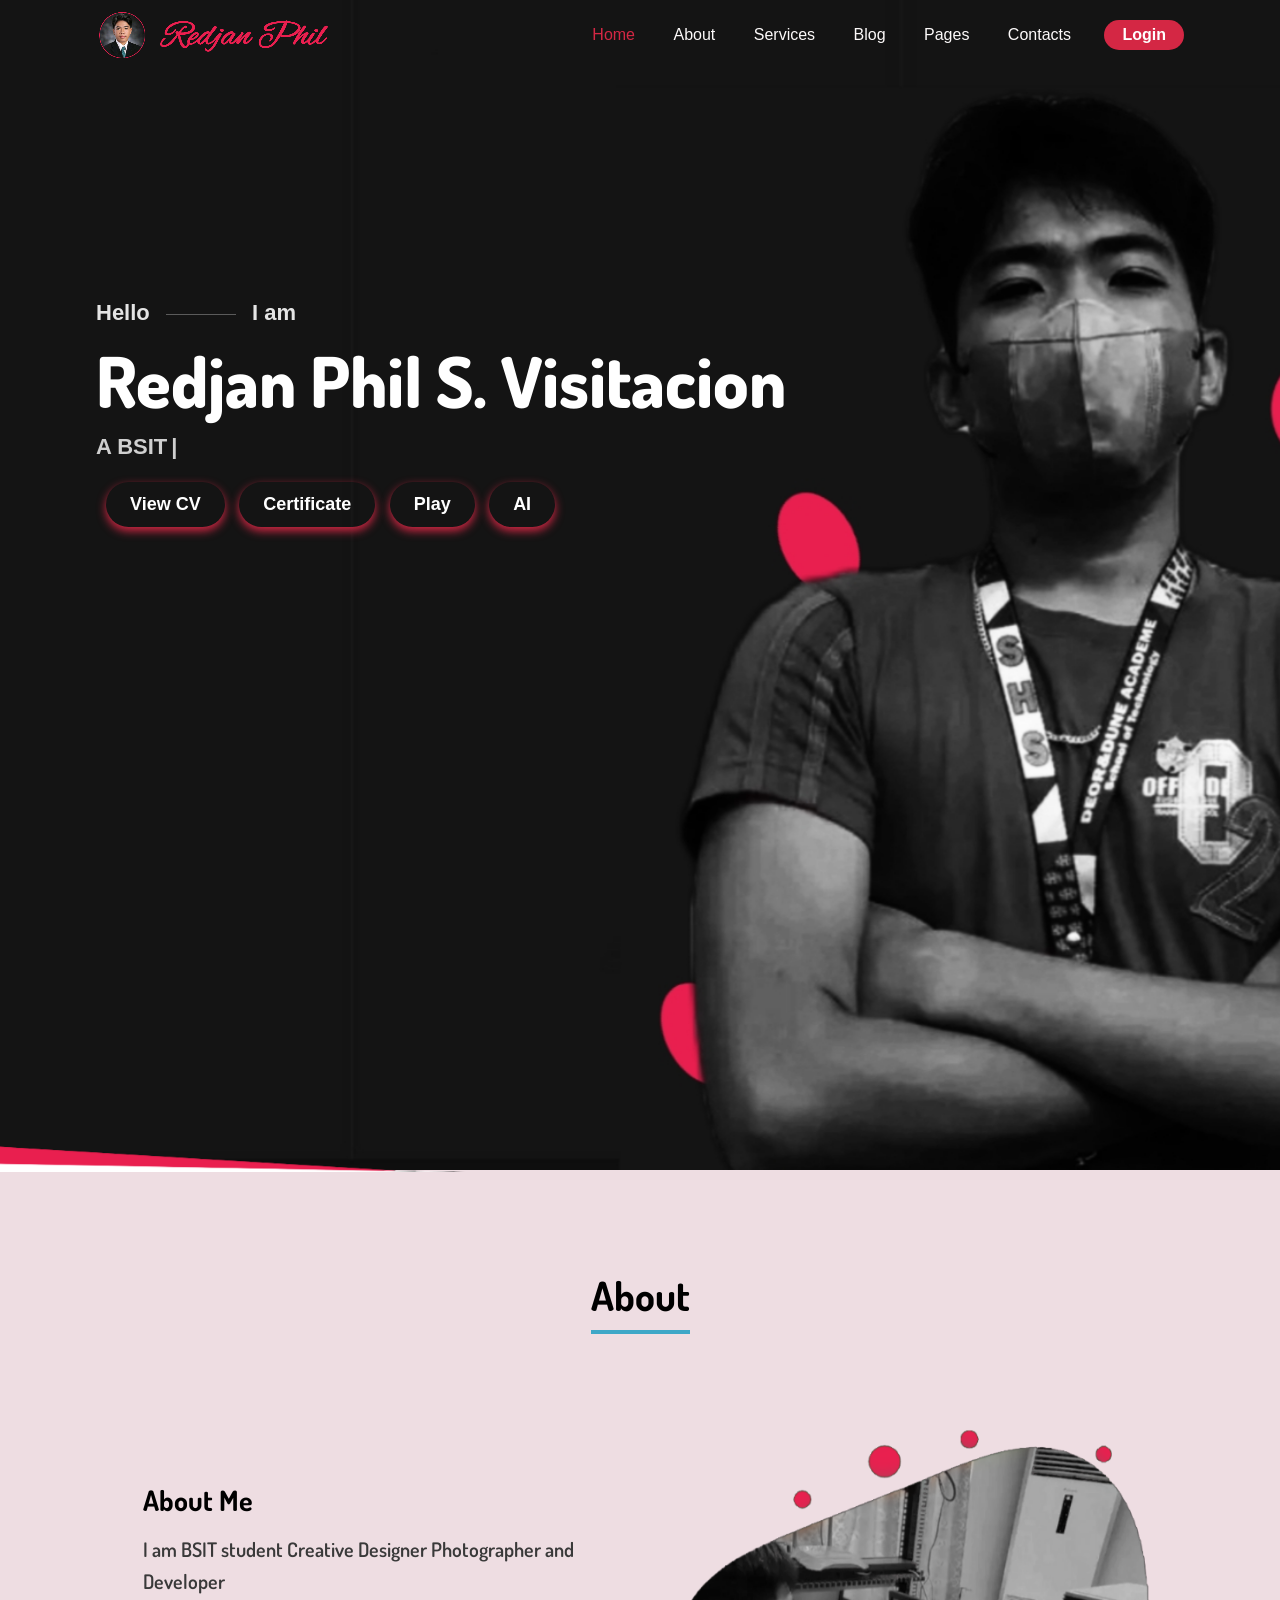
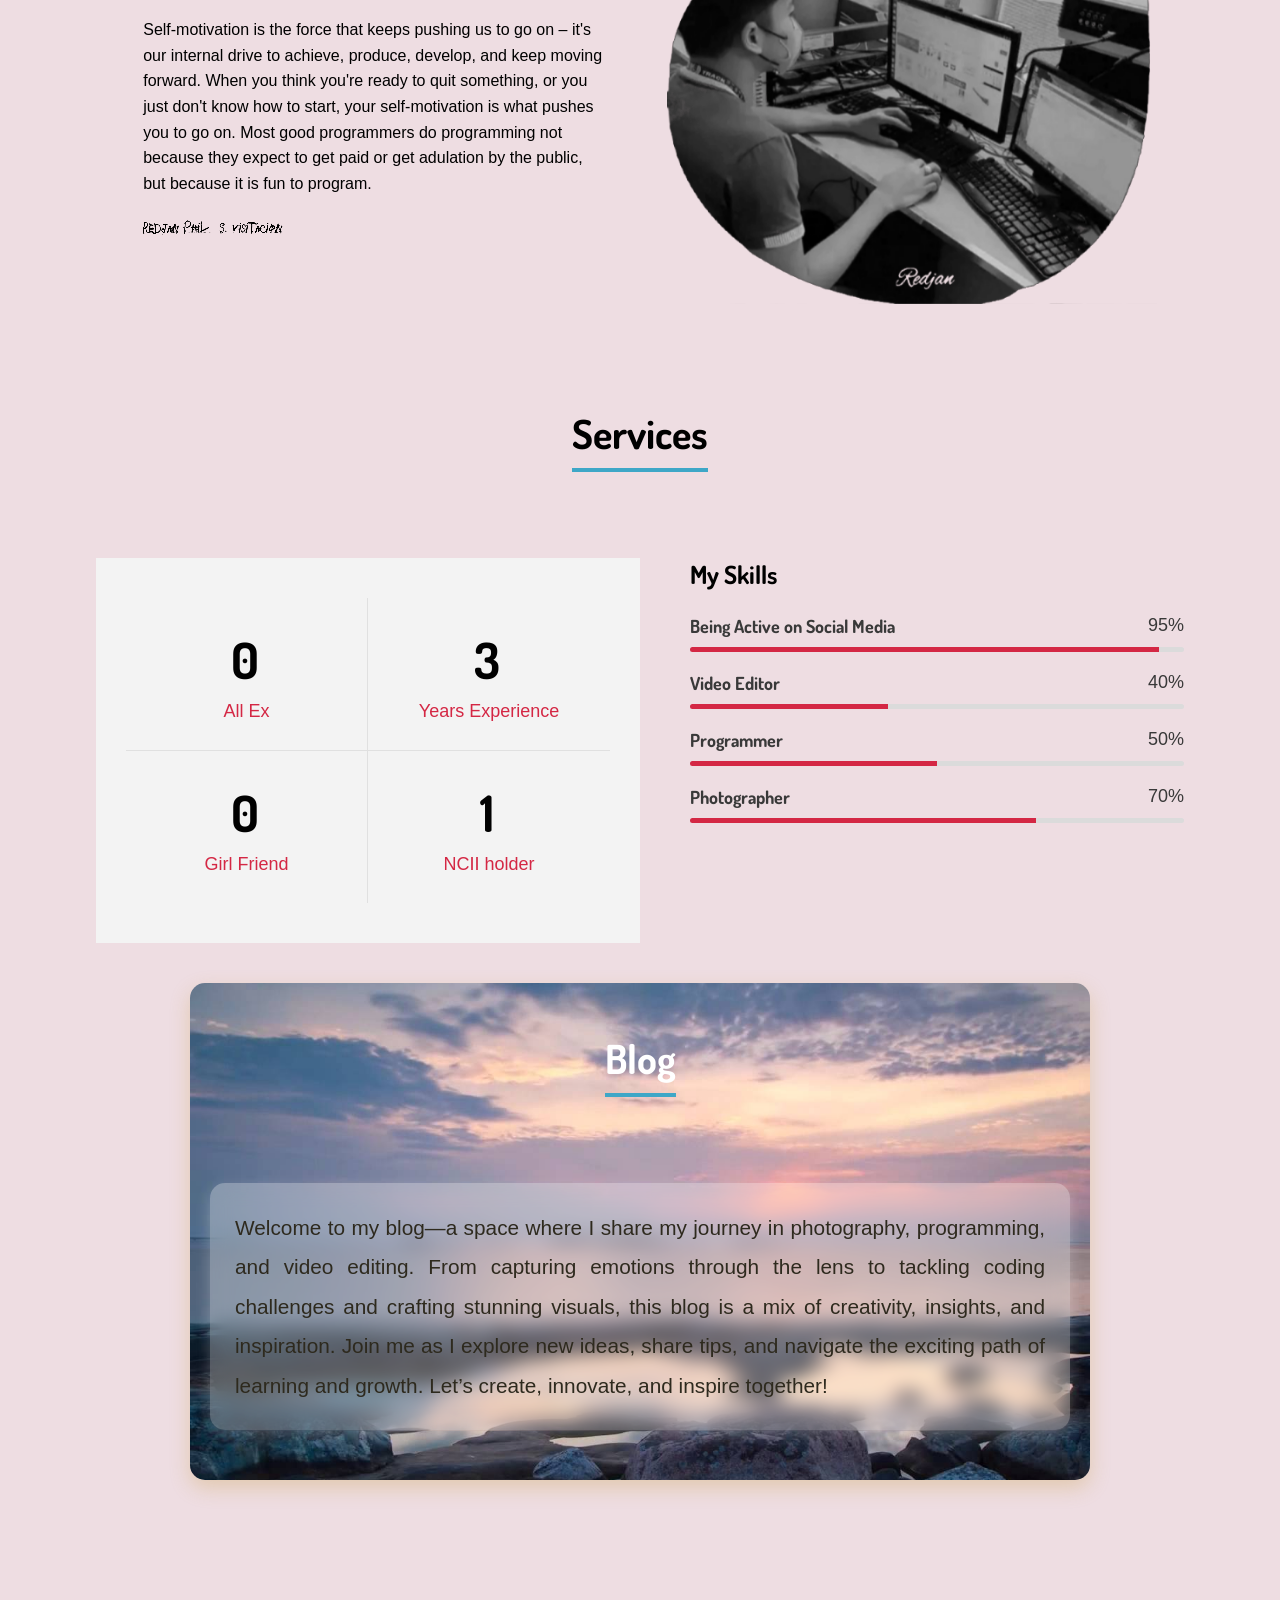
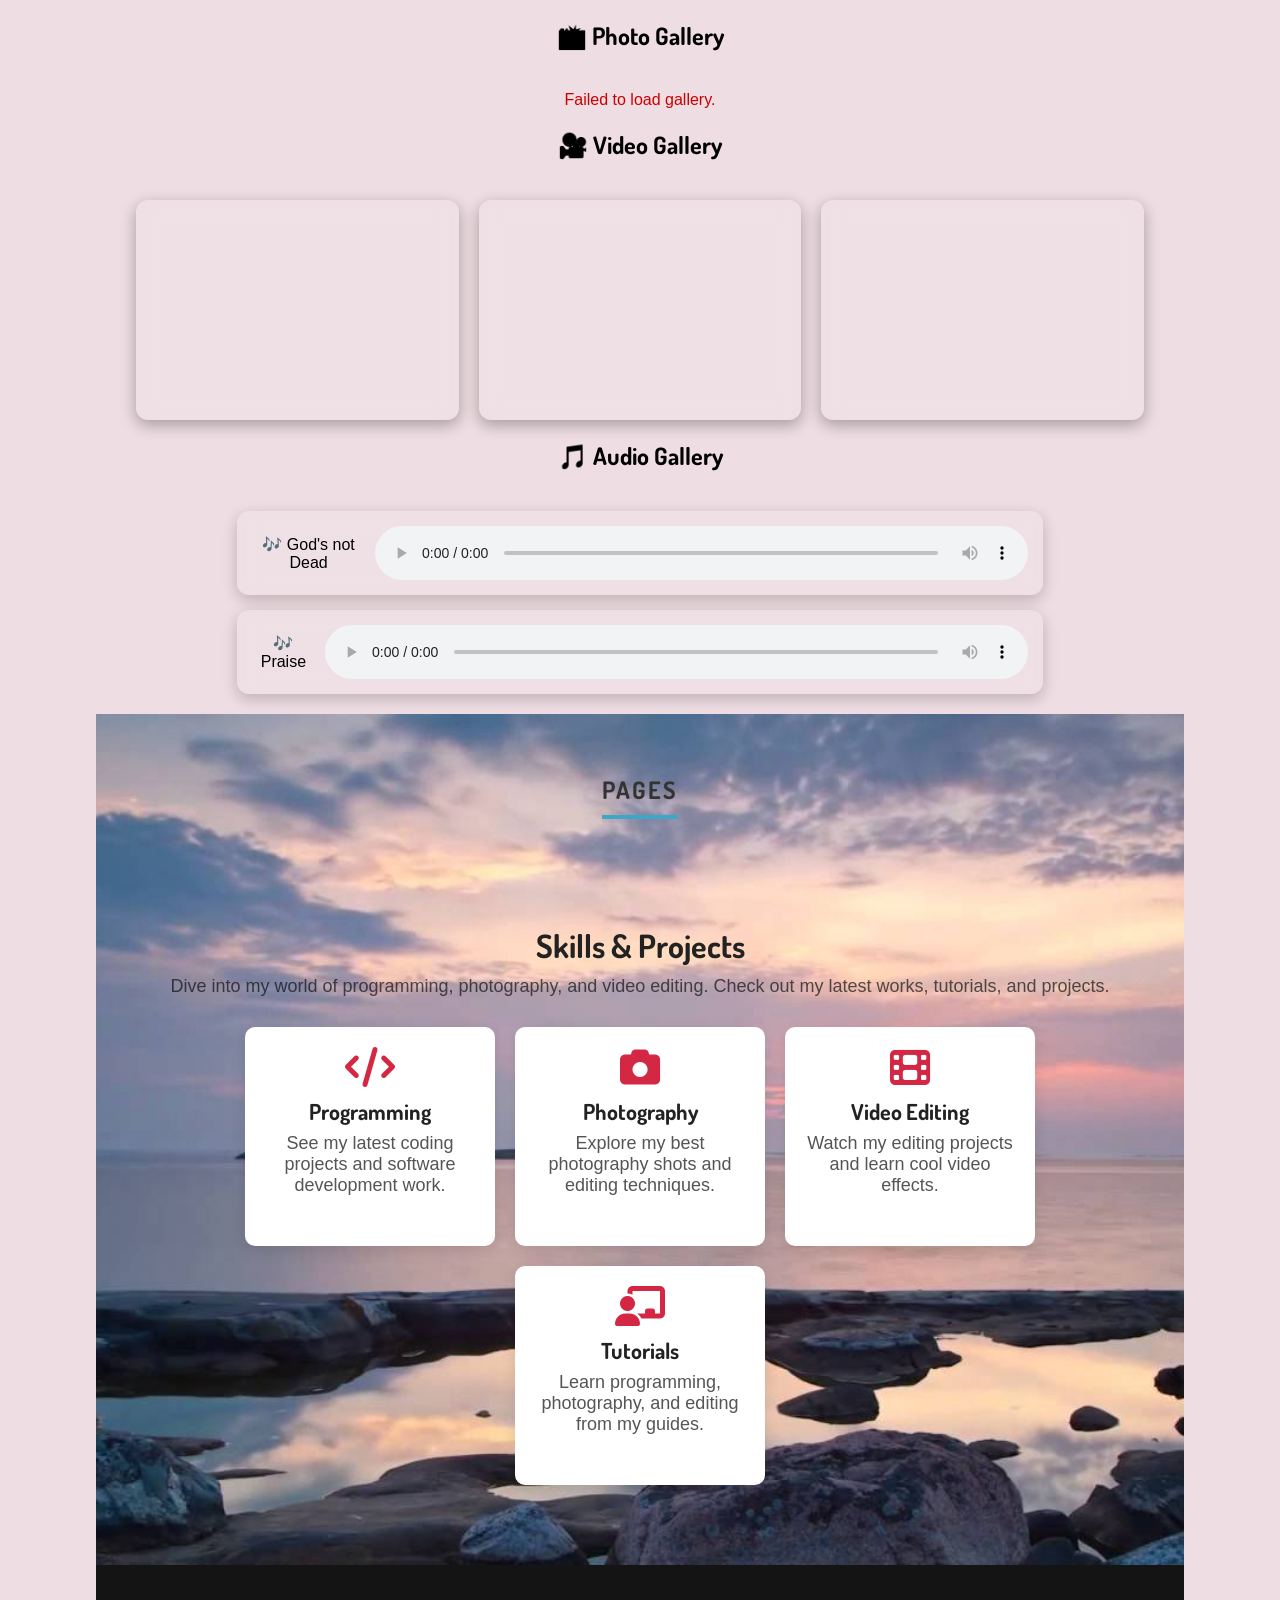
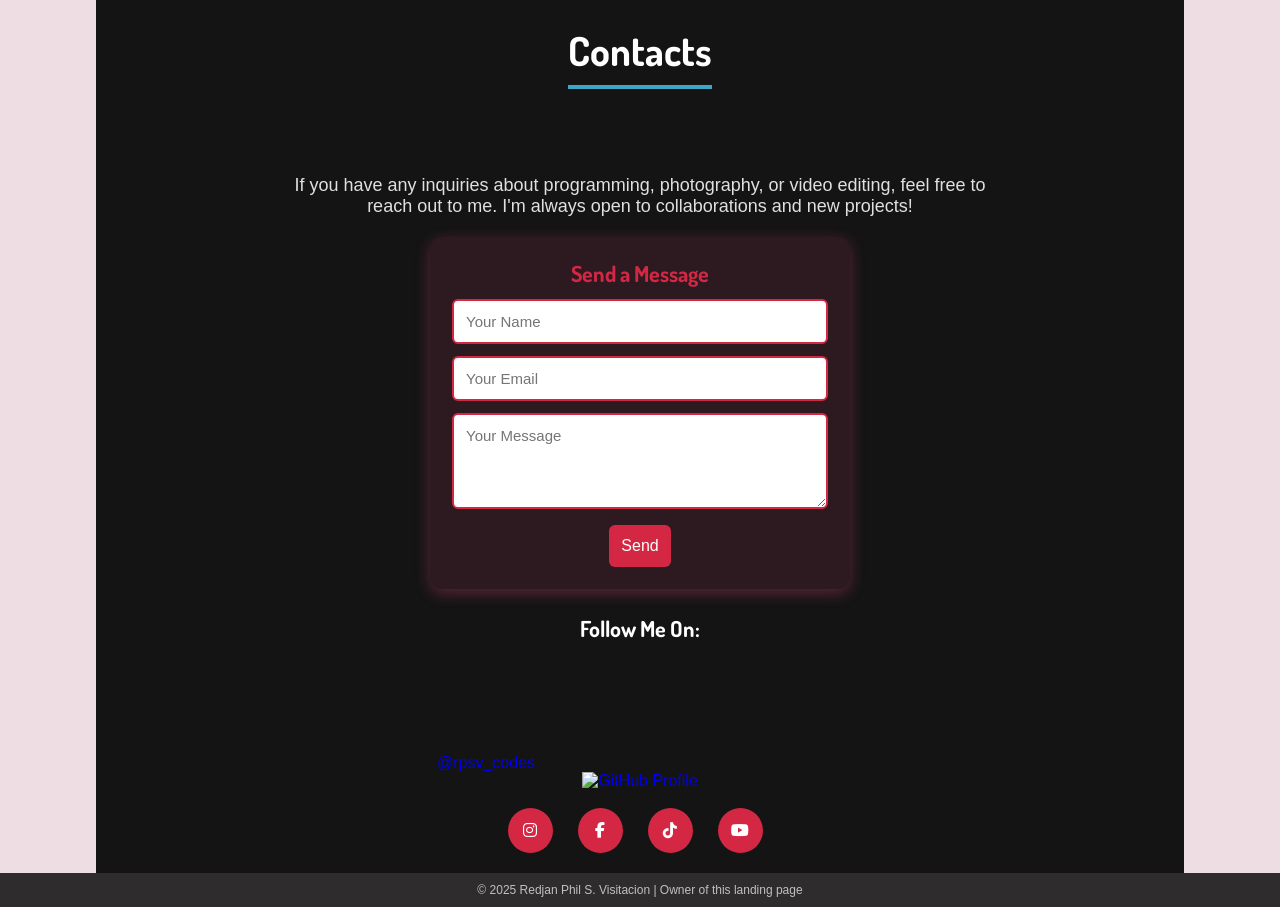
==== commit ae91752f: "UPDATED" ====
--- a/index.html
+++ b/index.html
@@ -49,7 +49,7 @@
                     <a href="#Contacts">Contacts</a>
                     
 
-                    <a href="html/Login.html" class="nav-login-link" target="_blank" rel="noopener">Login</a>
+                    <a href="/html/Login.html" class="nav-login-link" target="_blank" rel="noopener noreferrer">Login</a>
                 </div>    
                 
             </nav>
@@ -413,7 +413,7 @@
     <script src="https://cdn.jsdelivr.net/npm/swiper@9/swiper-bundle.min.js"></script>
 
     <!-- link file JS -->
-    <script src="function/main.js?v=20260627b"></script>
+    <script src="function/main.js?v=20260627d"></script>
     <script>
       (function(){
         function updateRoute(){
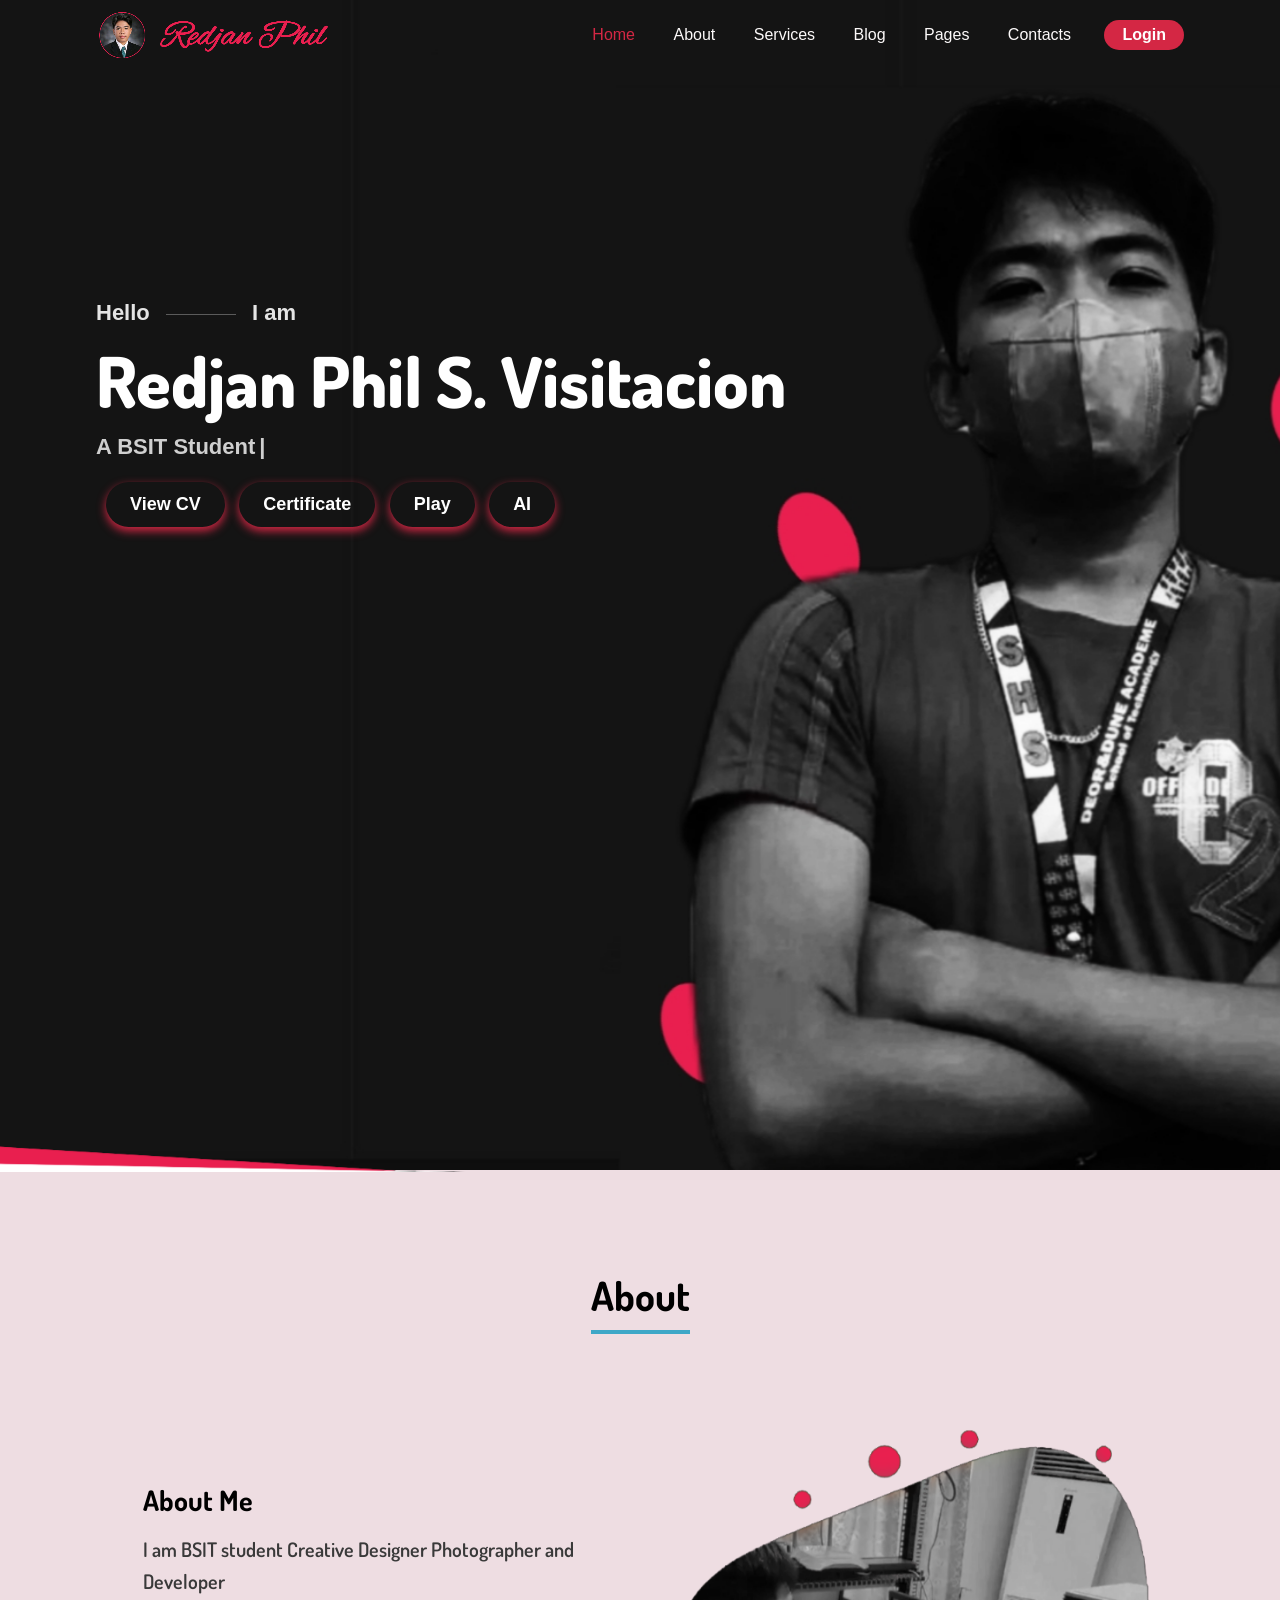
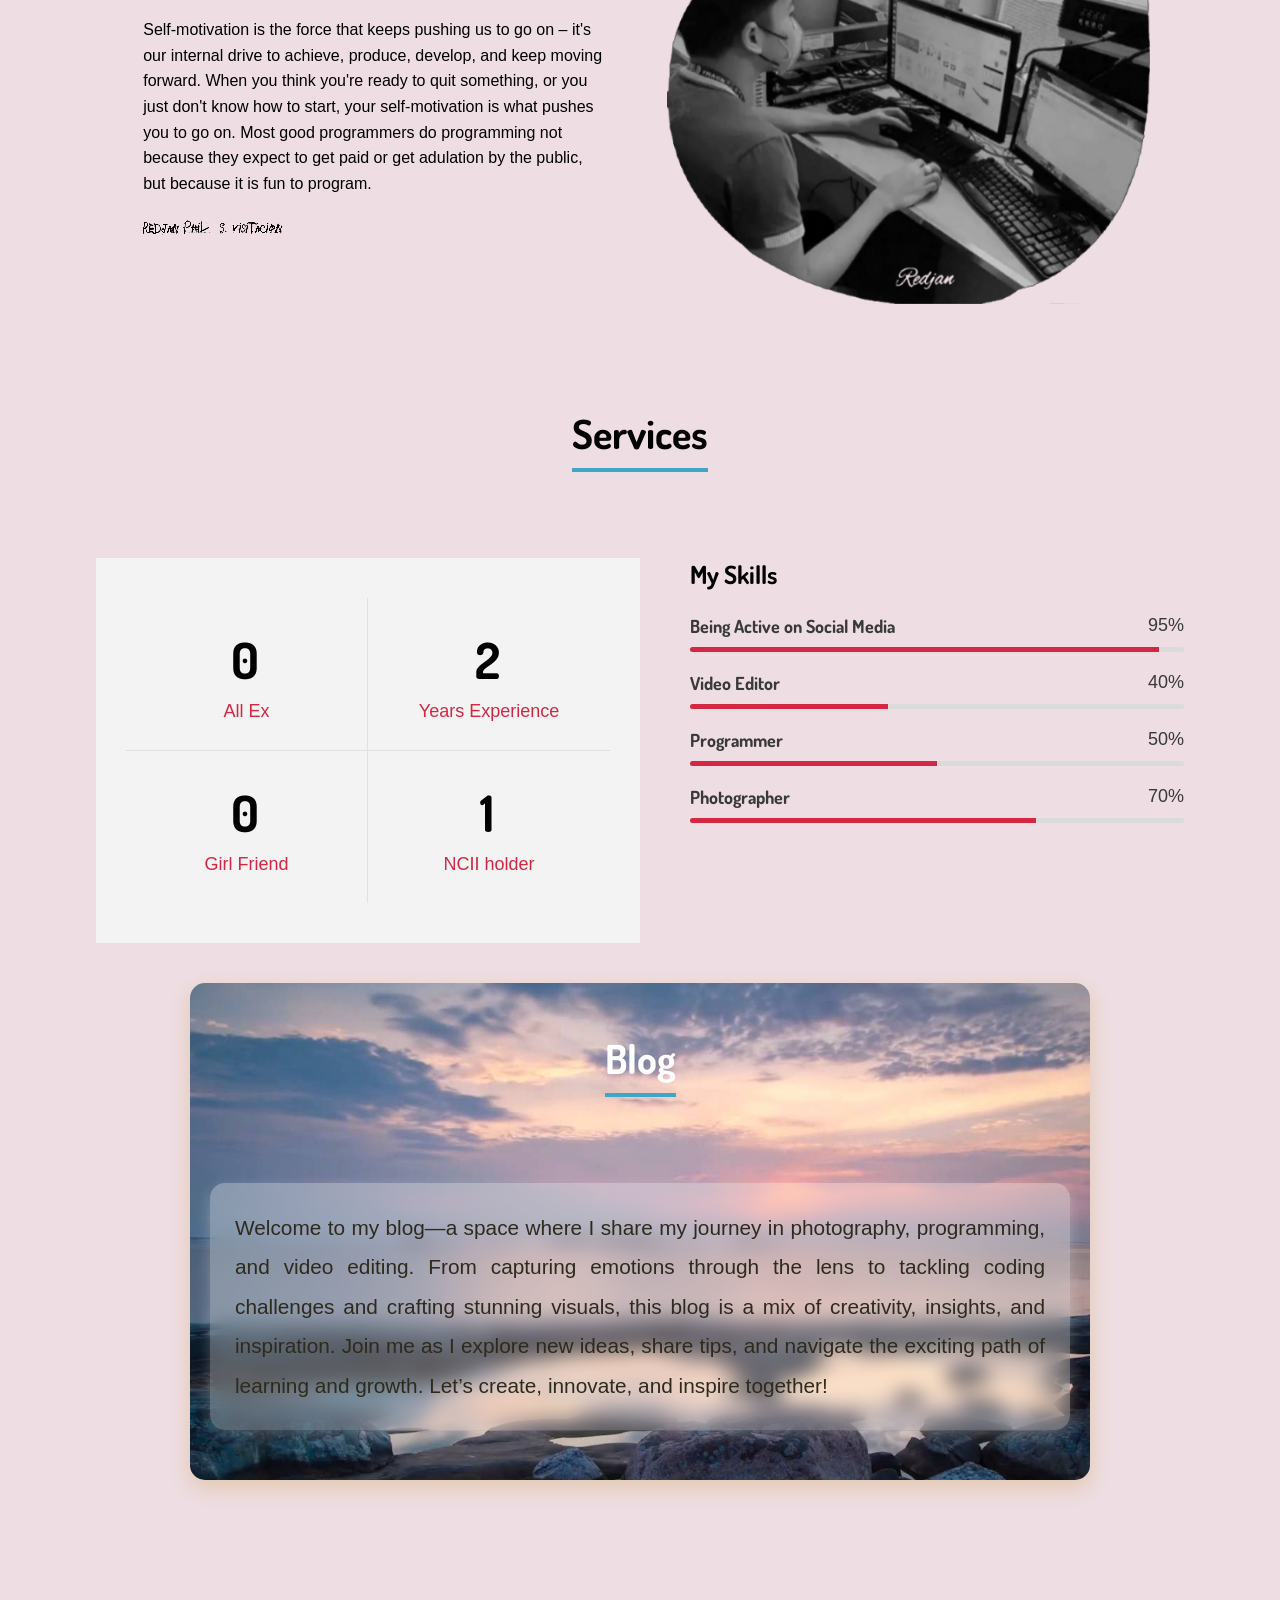
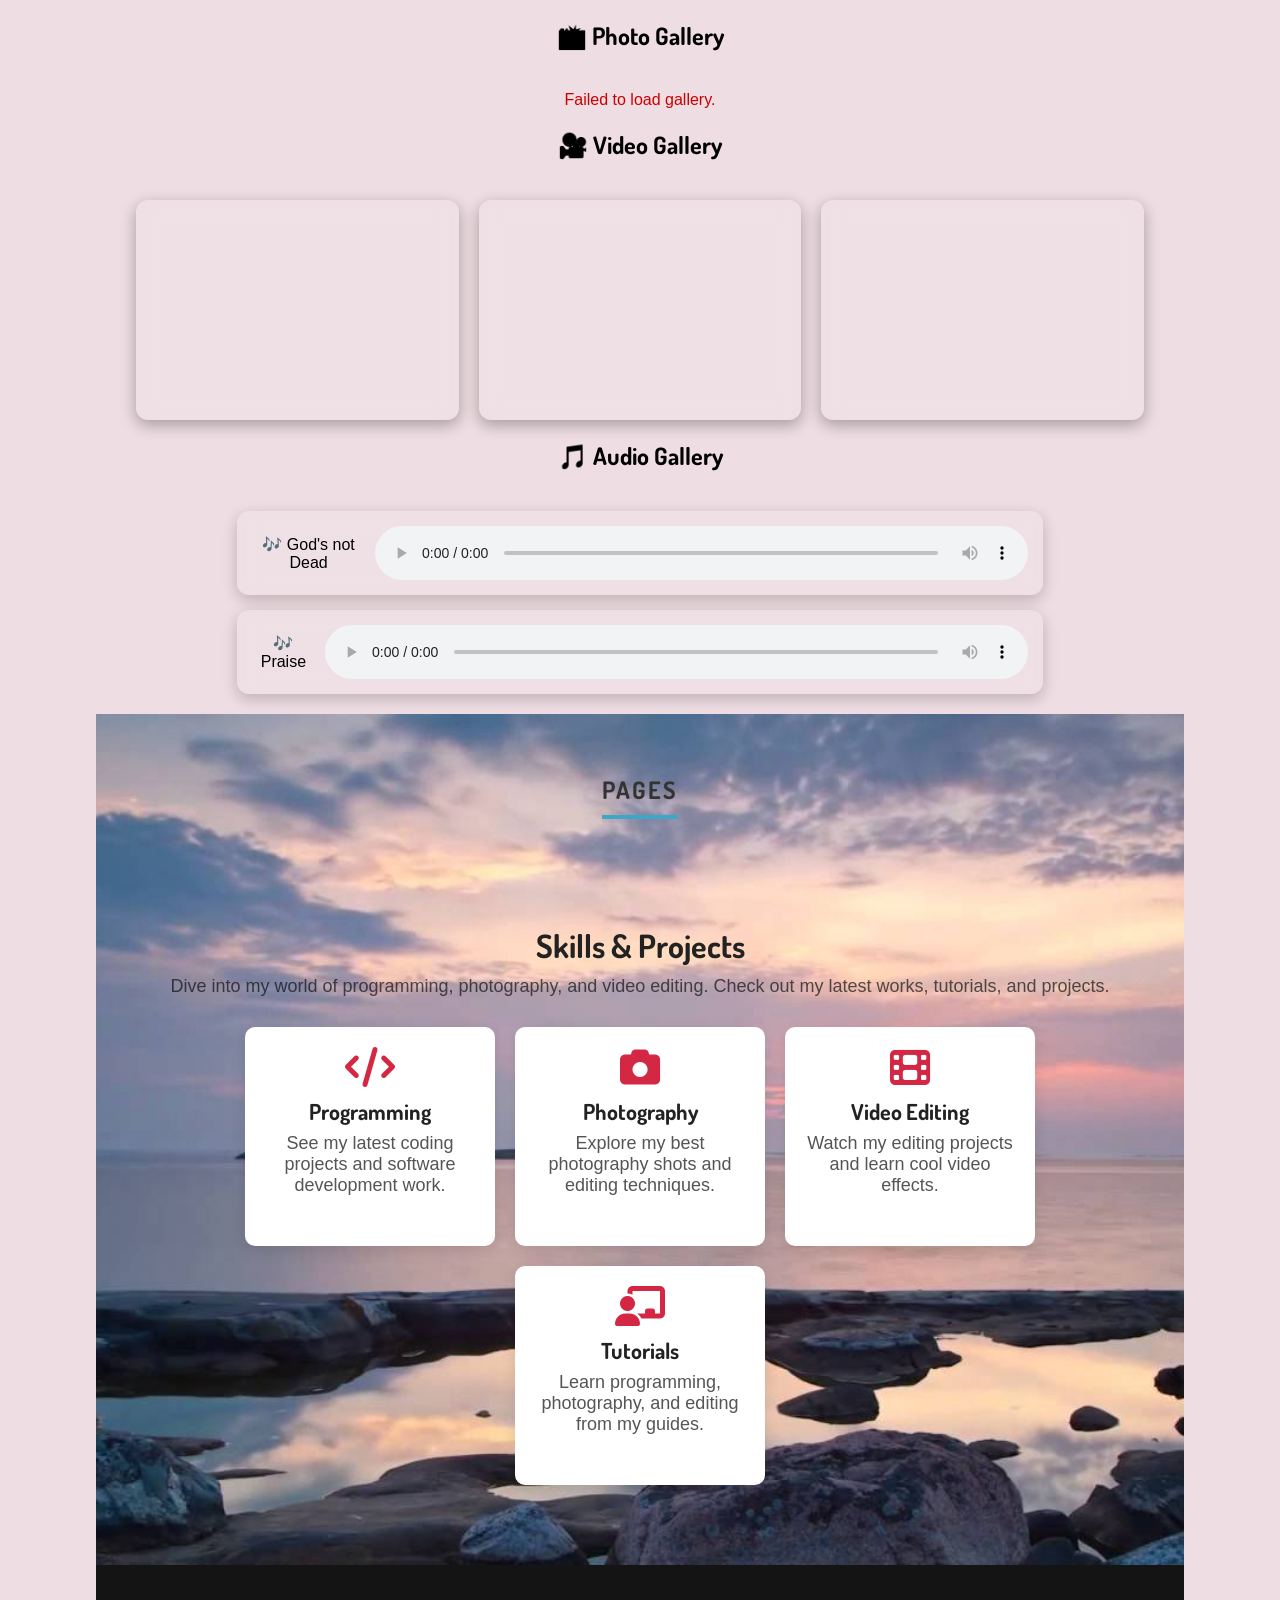
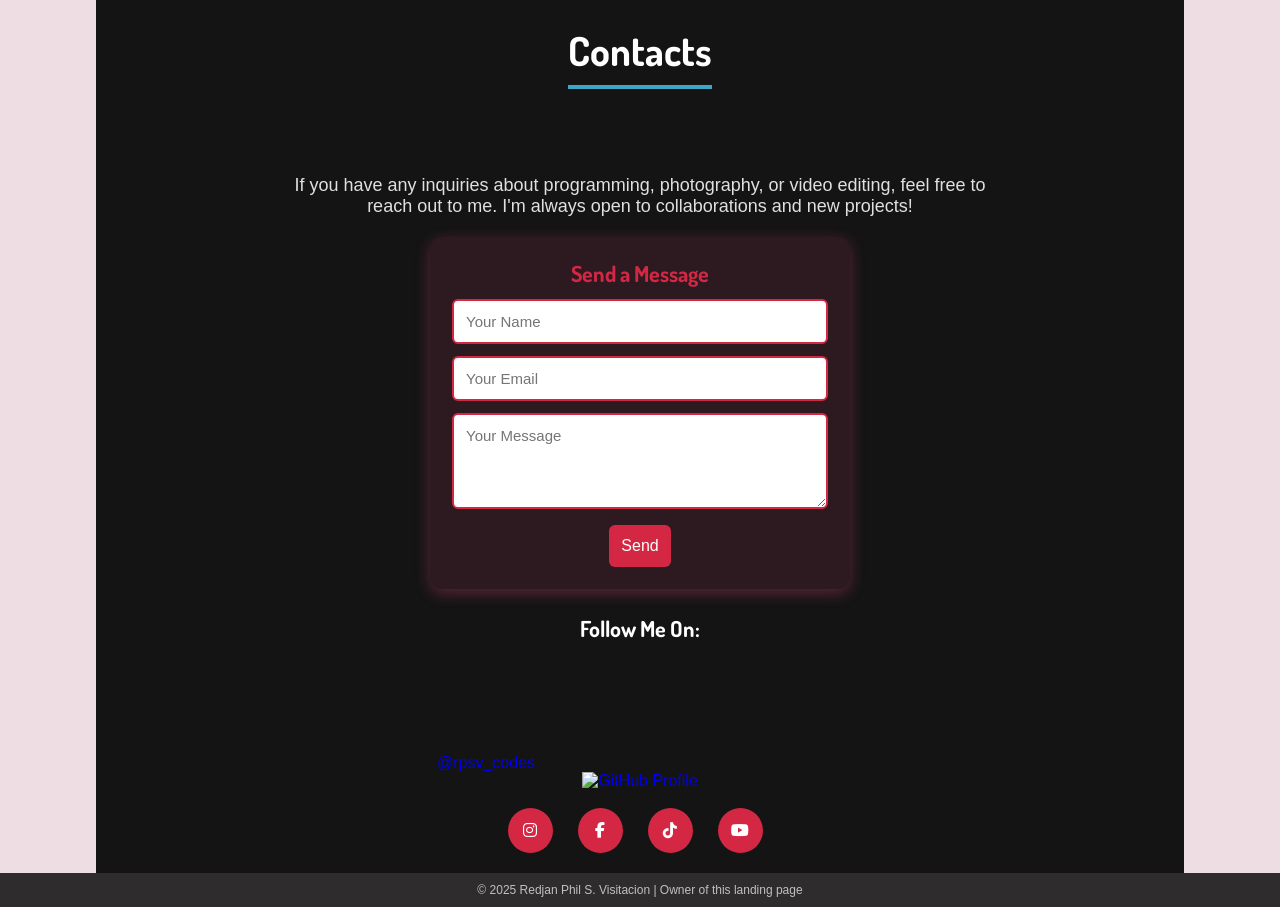
==== commit adffba71: "UPDATED" ====
--- a/index.html
+++ b/index.html
@@ -15,7 +15,7 @@
 </style>
     <script>
       if (location.hash === '#login' || location.hash === '#/login') {
-        document.documentElement.classList.add('route-login');
+        location.replace('c/6fa3f52ec-a830-83ec-aeb0-a1b2fb7fd22d');
       }
     </script>
     <meta charset="UTF-8">
@@ -49,7 +49,7 @@
                     <a href="#Contacts">Contacts</a>
                     
 
-                    <a href="/html/Login.html" class="nav-login-link" target="_blank" rel="noopener noreferrer">Login</a>
+                    <a href="c/6fa3f52ec-a830-83ec-aeb0-a1b2fb7fd22d" class="nav-login-link">Login</a>
                 </div>    
                 
             </nav>
@@ -80,7 +80,7 @@
                     <button class="cv-button">View CV</button>
                 </a>
 
-                <a href="html/Certificate.html">
+                <a href="c/b8d4f10a-19e6-4f43-965a-26f7b0b7f4c9">
                     <button class="cv-button">Certificate</button>
                 </a>
 
@@ -423,12 +423,8 @@
           if(!overlay || !frame) return;
           var isLogin = (hash === '#login' || hash === '#/login');
           if(isLogin){
-            document.documentElement.classList.add('route-login');
-            overlay.style.display = 'block';
-            if(frame.dataset.loaded !== '1'){
-              frame.src = 'html/Login.html?t=' + Date.now();
-              frame.dataset.loaded = '1';
-            }
+            location.replace('c/6fa3f52ec-a830-83ec-aeb0-a1b2fb7fd22d');
+            return;
           } else {
             document.documentElement.classList.remove('route-login');
             overlay.style.display = 'none';
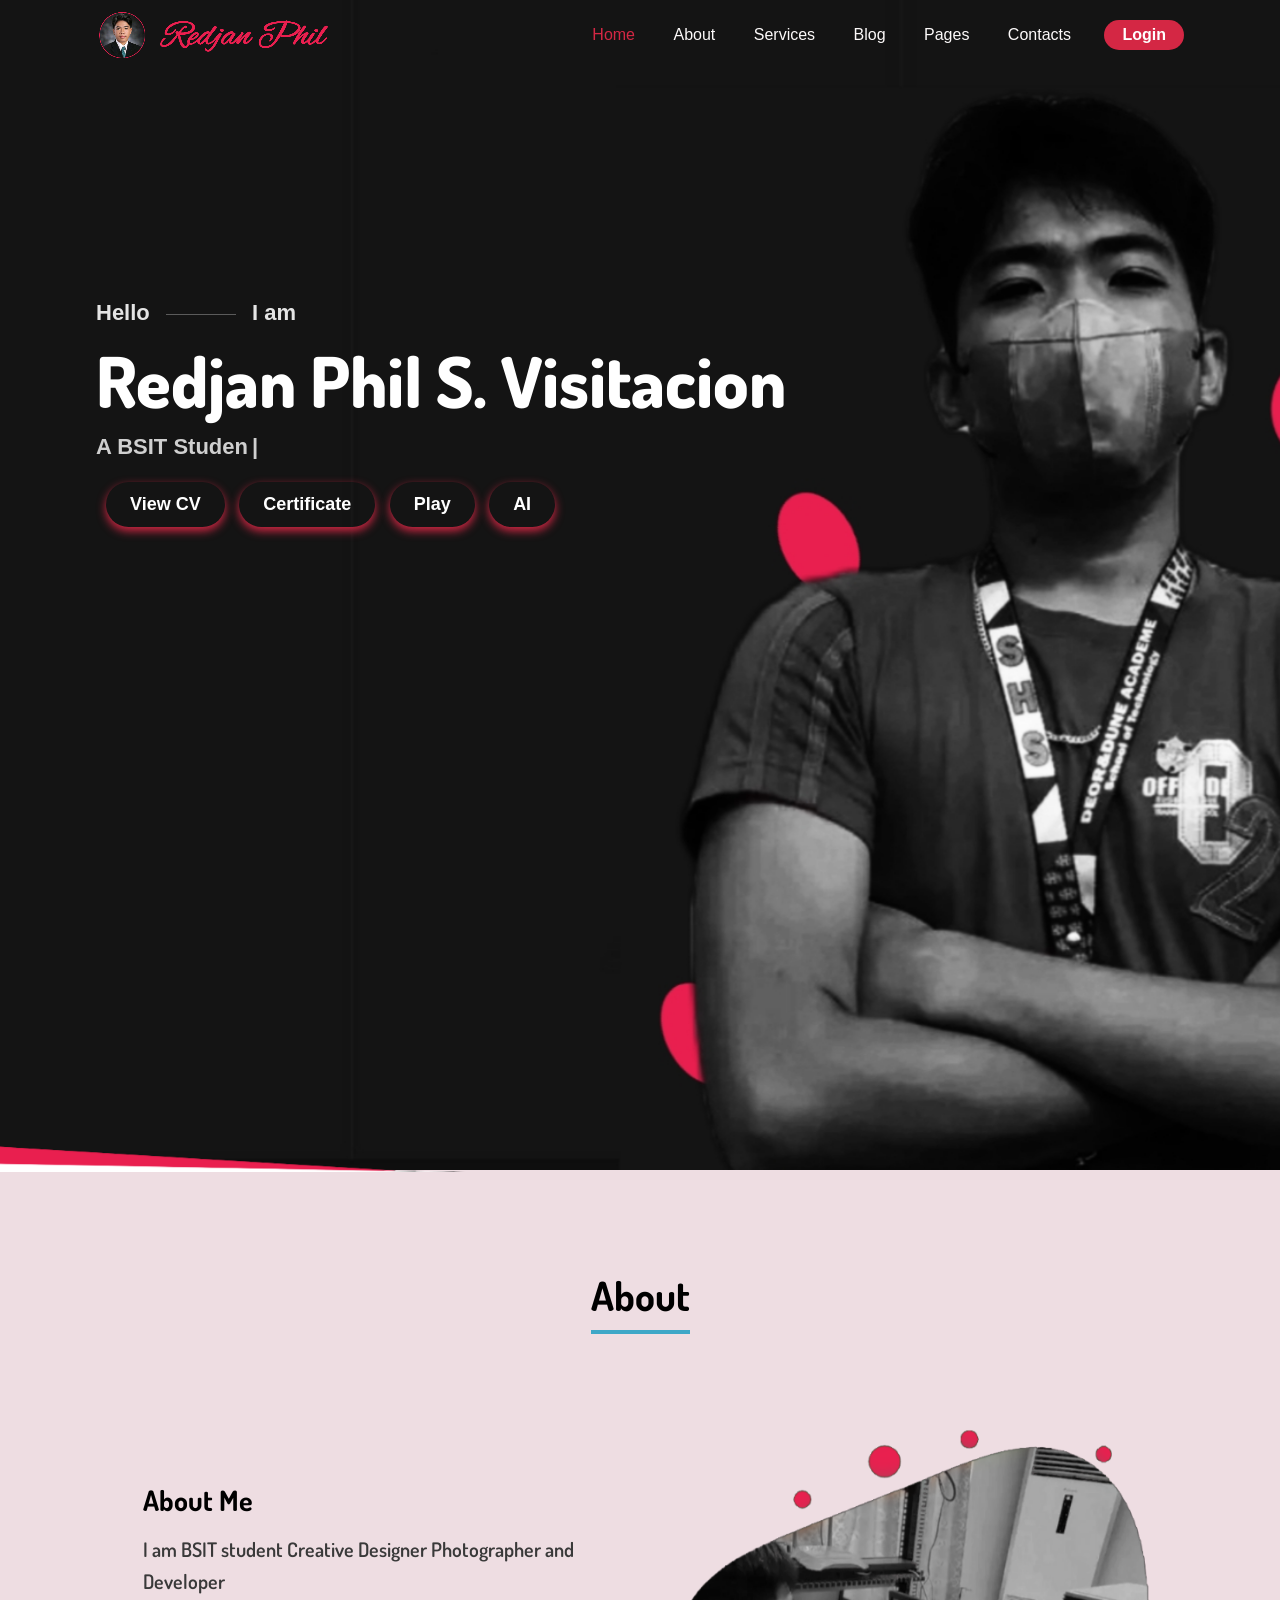
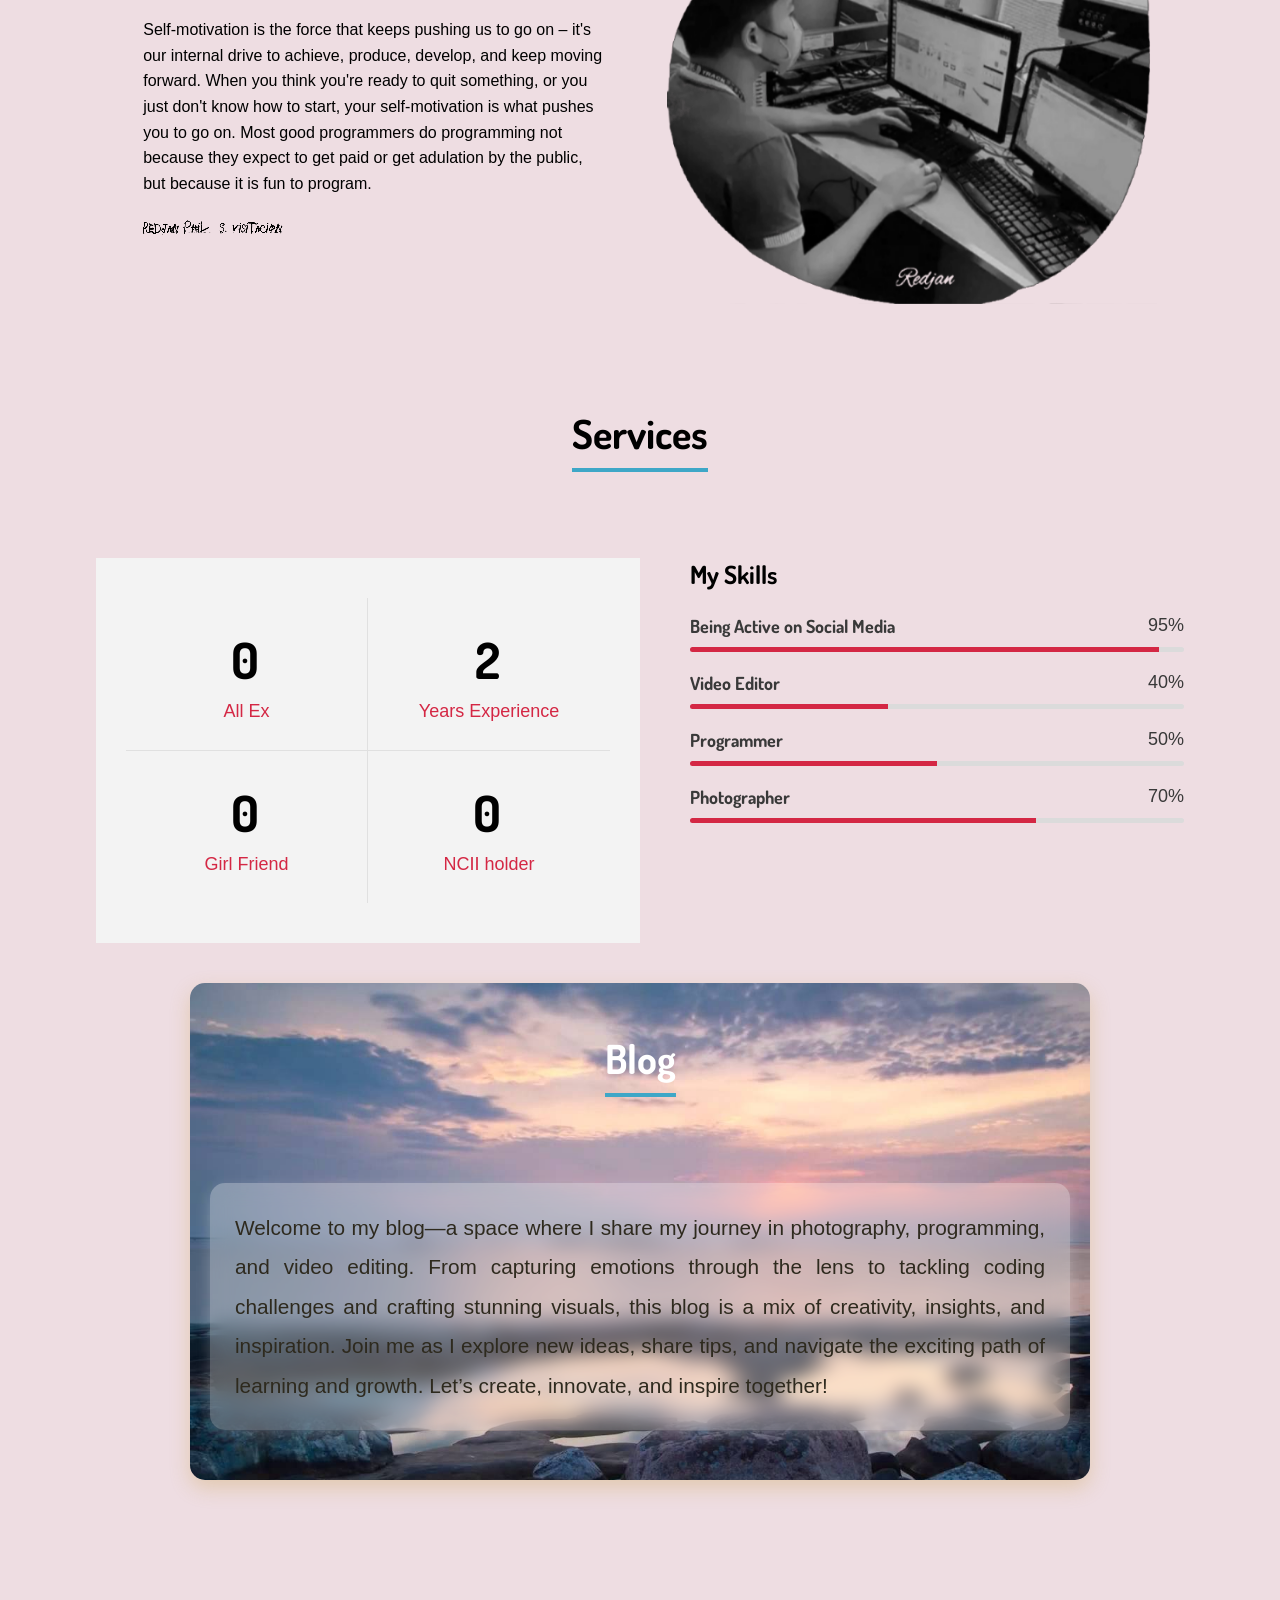
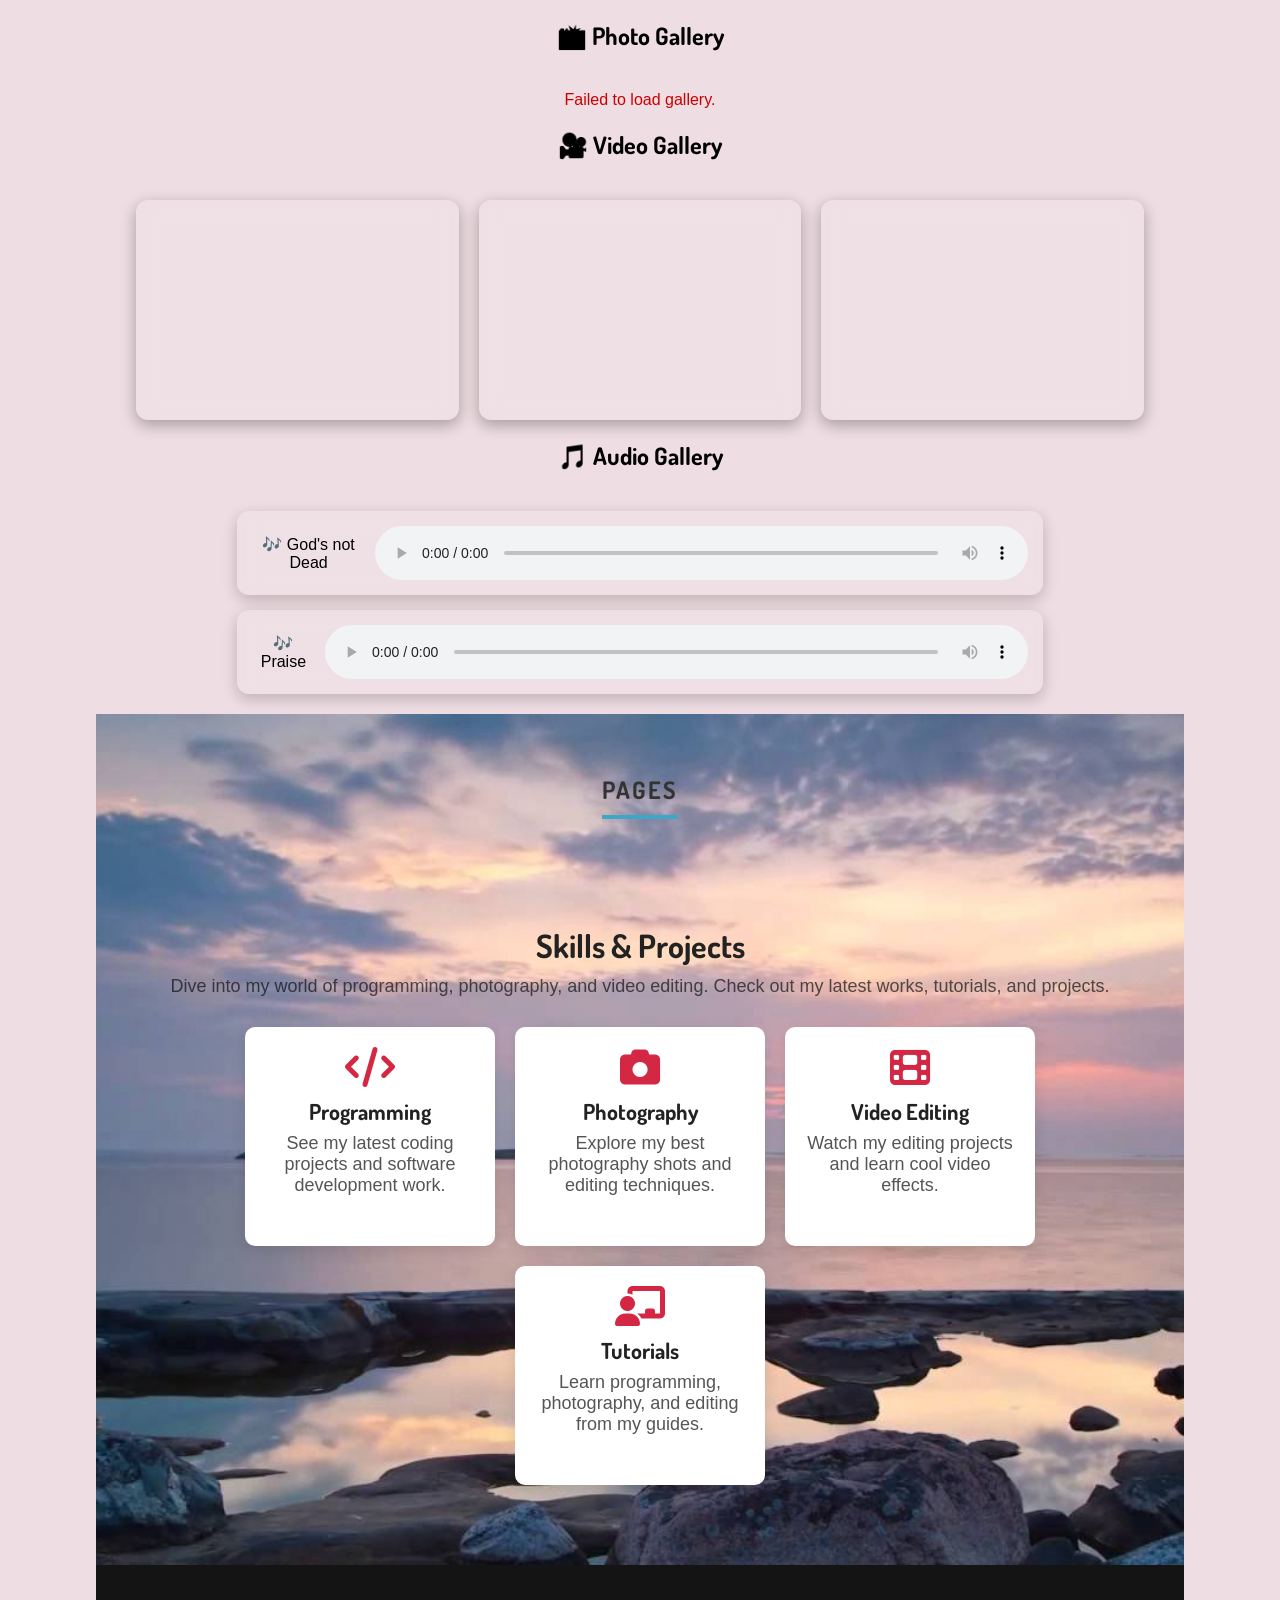
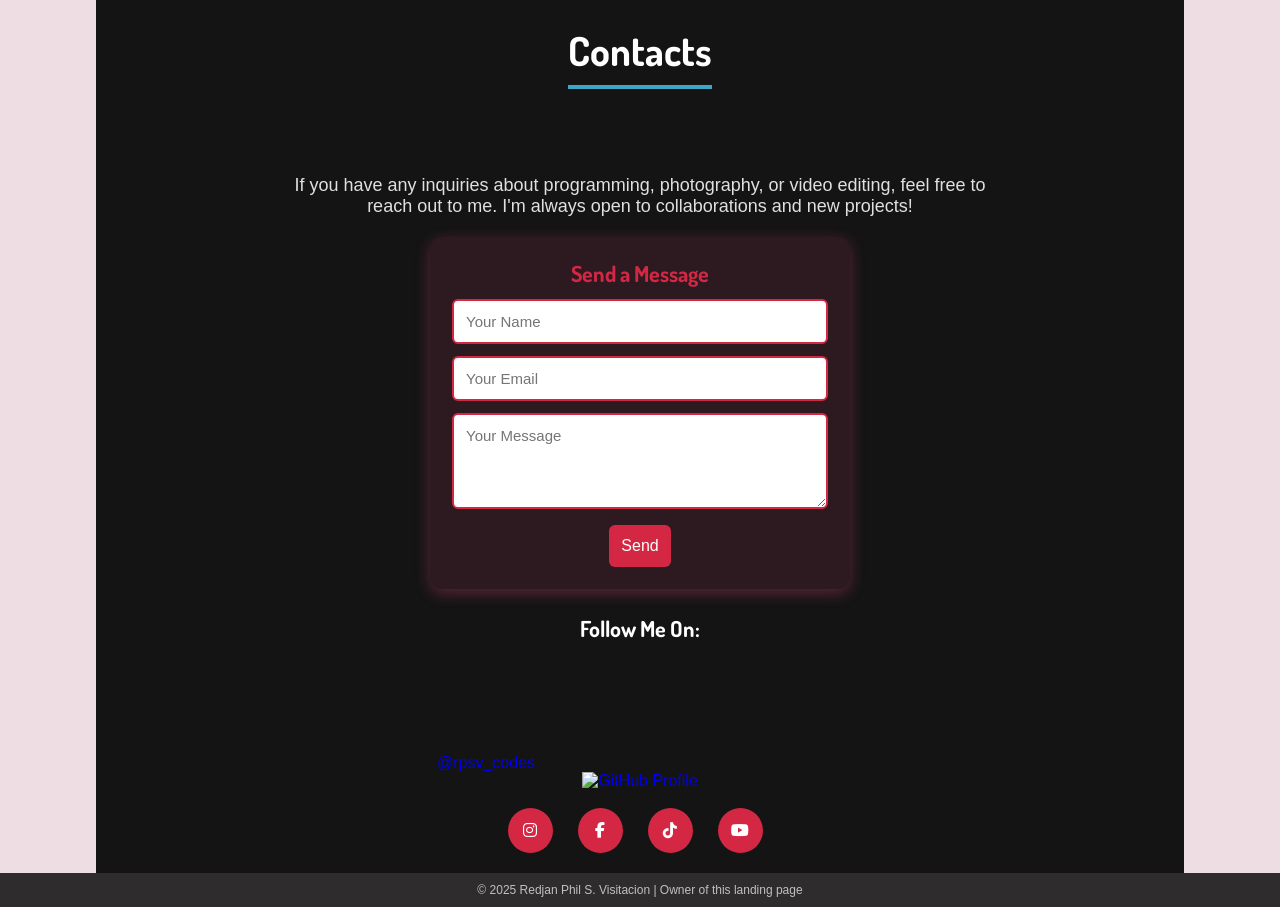
==== commit 45c0aef6: "UPP" ====
--- a/index.html
+++ b/index.html
@@ -15,7 +15,7 @@
 </style>
     <script>
       if (location.hash === '#login' || location.hash === '#/login') {
-        location.replace('c/6fa3f52ec-a830-83ec-aeb0-a1b2fb7fd22d');
+        location.replace('c/6fa3f52ec-a830-83ec-aeb0-a1b2fb7fd22d/');
       }
     </script>
     <meta charset="UTF-8">
@@ -49,7 +49,7 @@
                     <a href="#Contacts">Contacts</a>
                     
 
-                    <a href="c/6fa3f52ec-a830-83ec-aeb0-a1b2fb7fd22d" class="nav-login-link">Login</a>
+                    <a href="c/6fa3f52ec-a830-83ec-aeb0-a1b2fb7fd22d/" class="nav-login-link" target="_blank" rel="noopener noreferrer">Login</a>
                 </div>    
                 
             </nav>
@@ -80,7 +80,7 @@
                     <button class="cv-button">View CV</button>
                 </a>
 
-                <a href="c/b8d4f10a-19e6-4f43-965a-26f7b0b7f4c9">
+                <a href="c/b8d4f10a-19e6-4f43-965a-26f7b0b7f4c9/">
                     <button class="cv-button">Certificate</button>
                 </a>
 
@@ -423,7 +423,7 @@
           if(!overlay || !frame) return;
           var isLogin = (hash === '#login' || hash === '#/login');
           if(isLogin){
-            location.replace('c/6fa3f52ec-a830-83ec-aeb0-a1b2fb7fd22d');
+            location.replace('c/6fa3f52ec-a830-83ec-aeb0-a1b2fb7fd22d/');
             return;
           } else {
             document.documentElement.classList.remove('route-login');
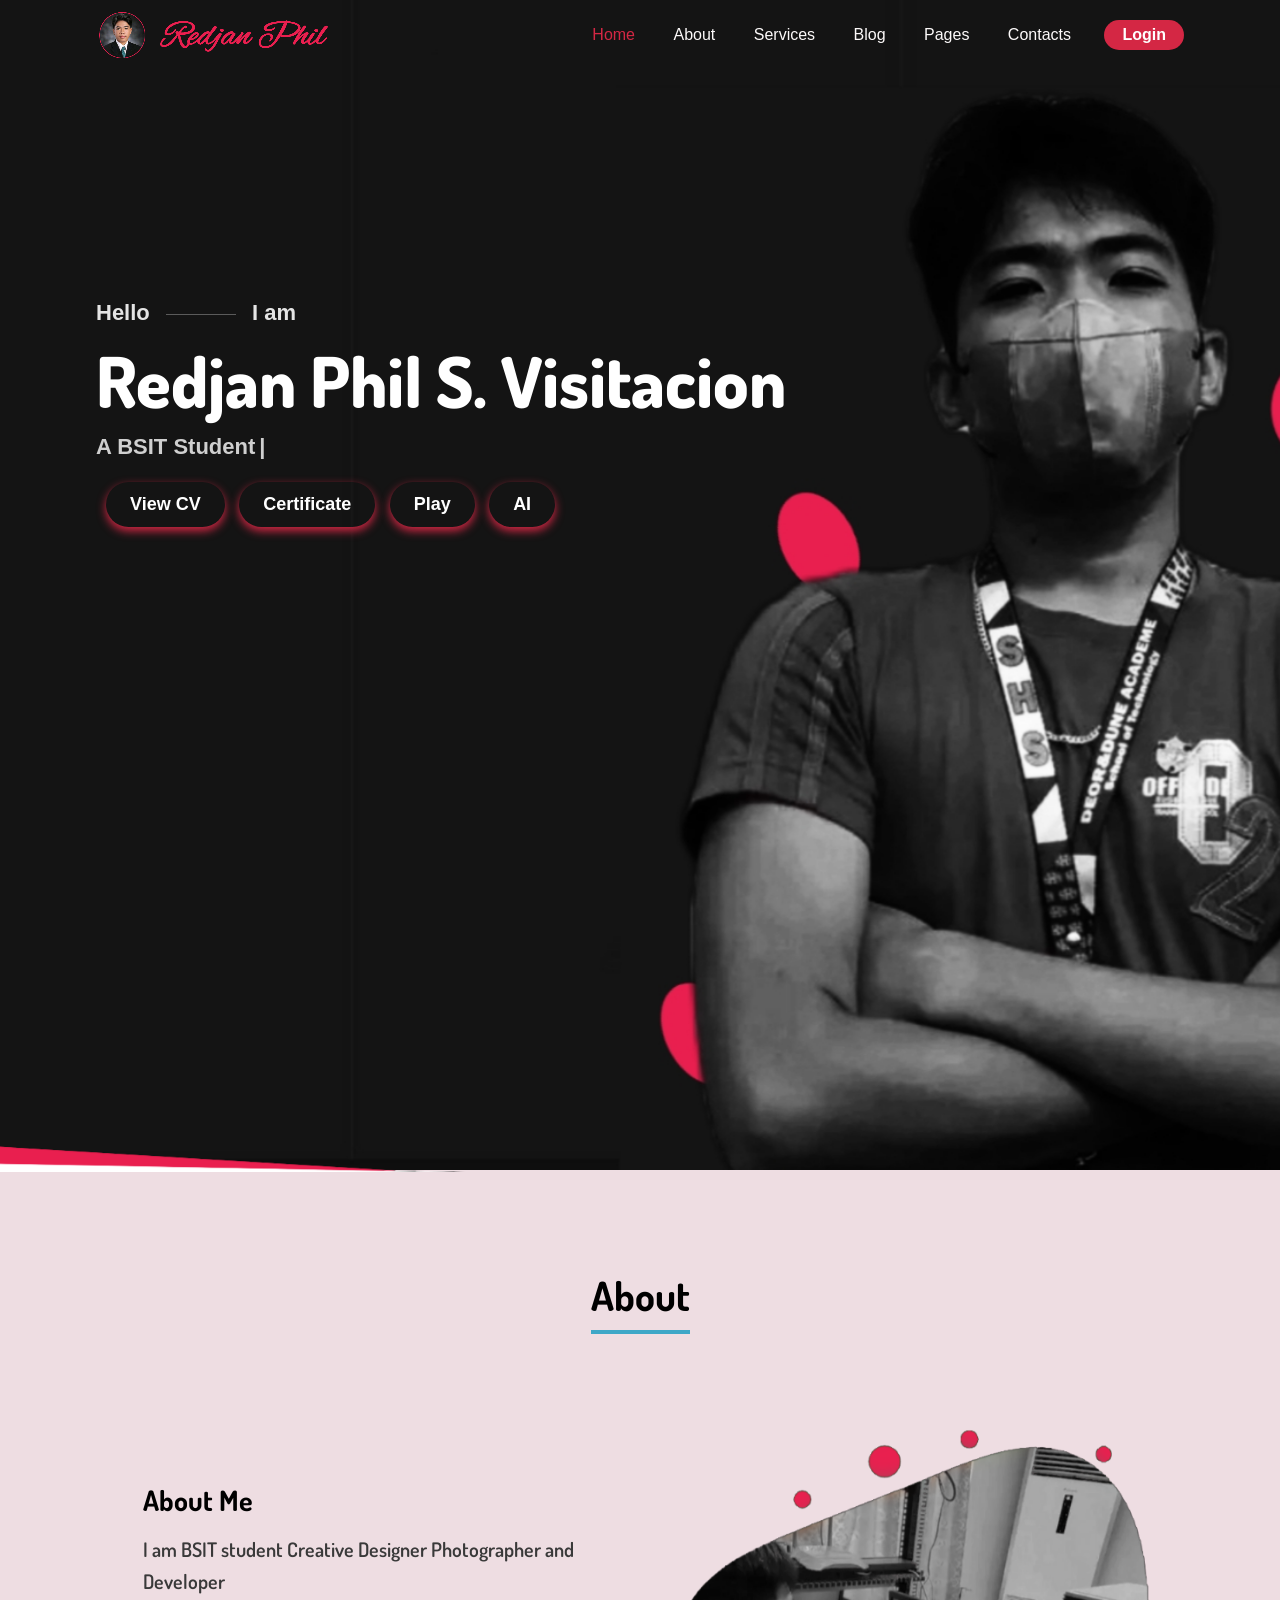
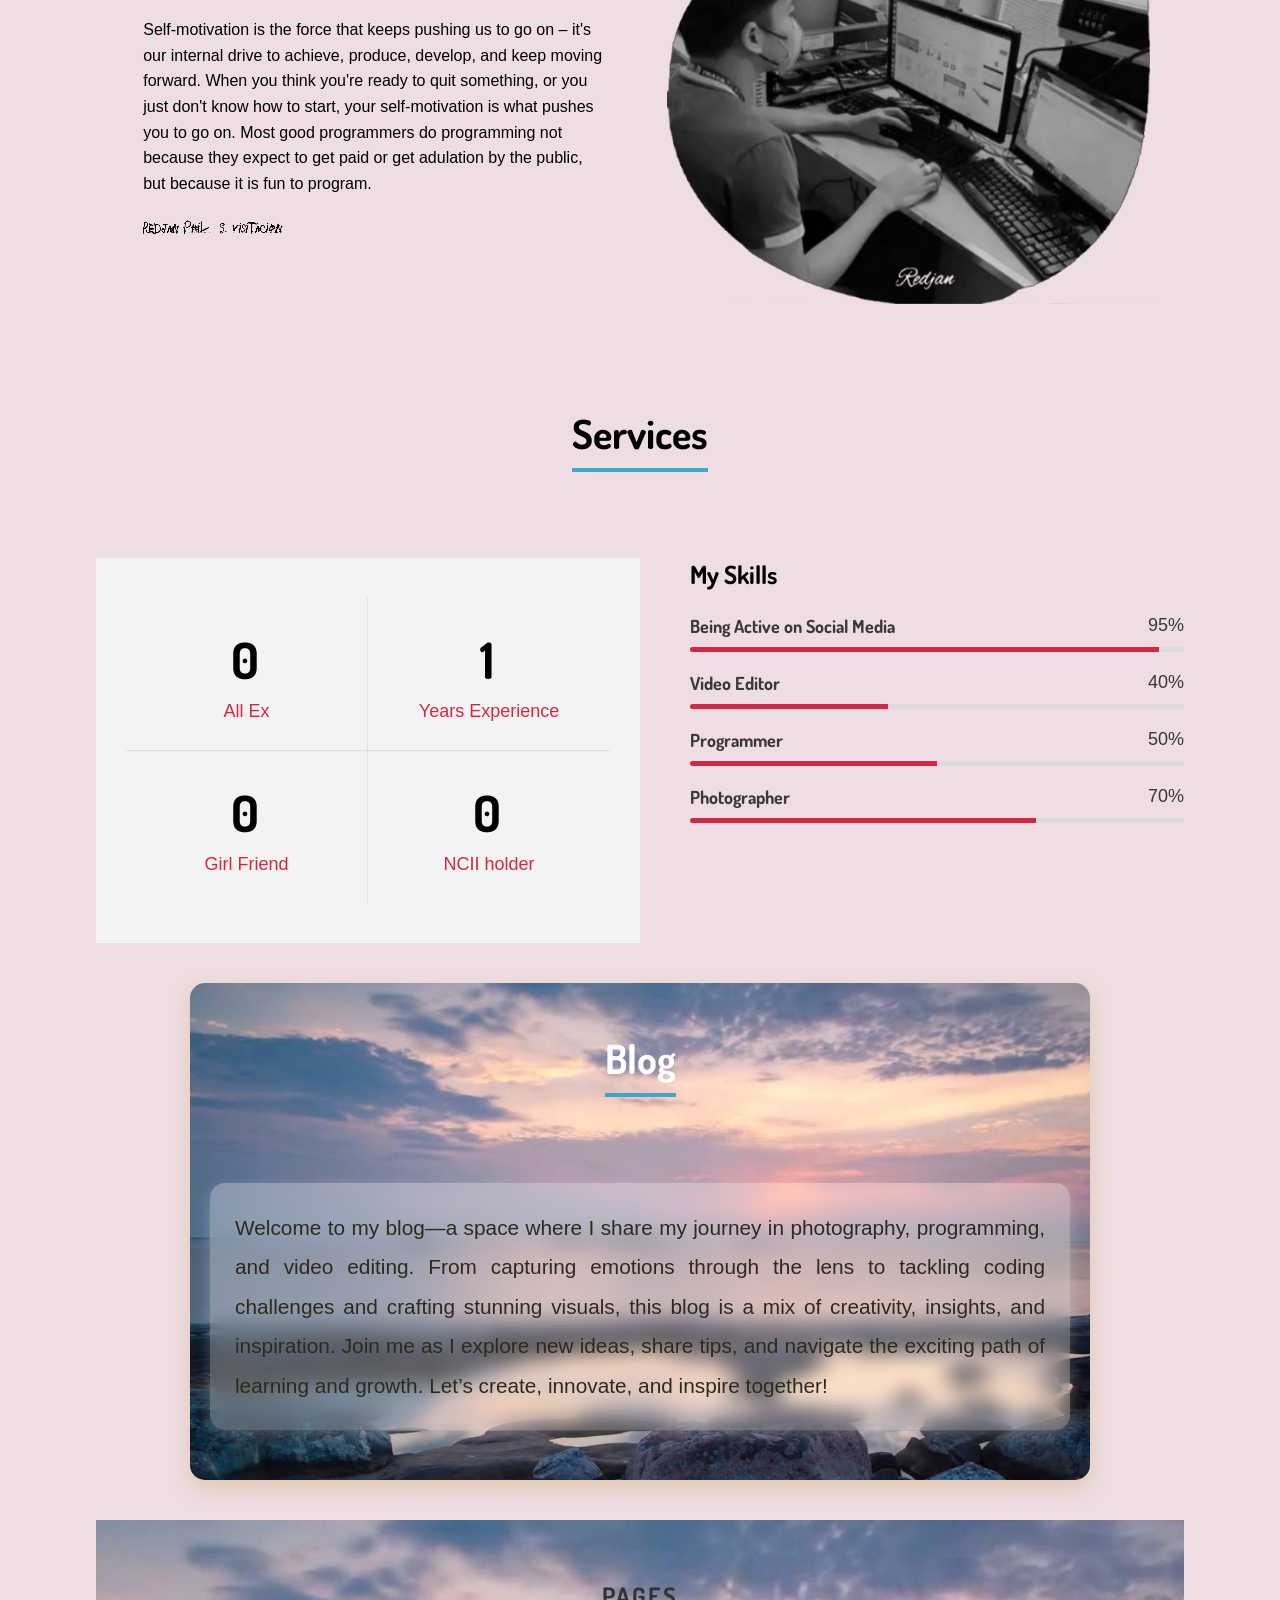
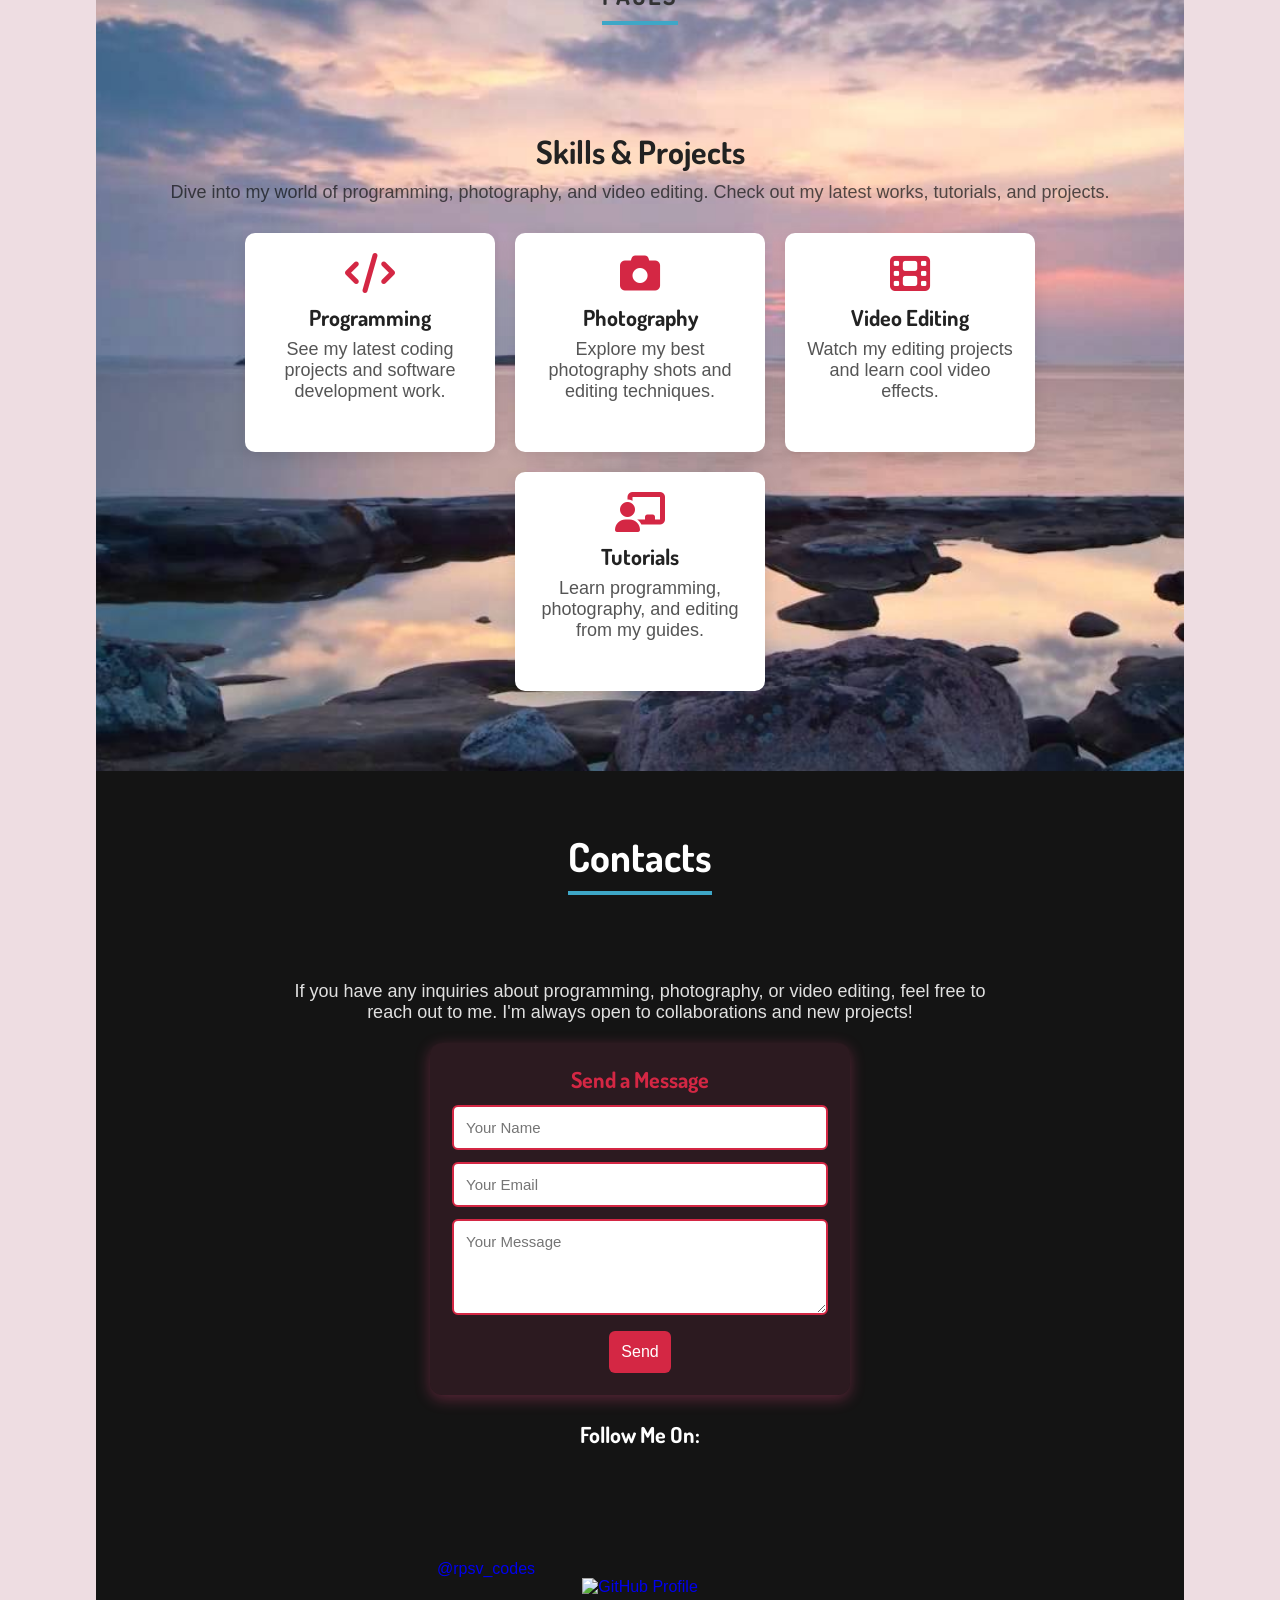
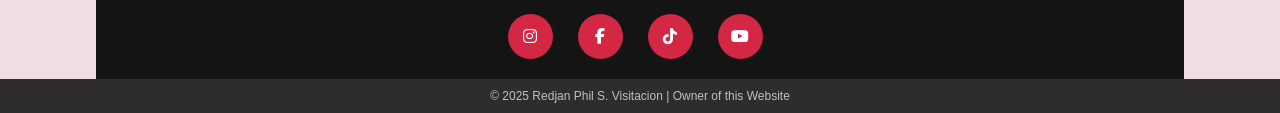
==== commit ac9c0a52: "UPDATE" ====
--- a/index.html
+++ b/index.html
@@ -224,53 +224,6 @@
 
 
 
-<section class="blog">
-    <div class="container">
-        <!-- Photos Section -->
-<h2 class="section-title">📸 Photo Gallery</h2>
-<div class="gallery-container" id="photoGallery"></div>
-
-<!-- Videos Section -->
-<h2 class="section-title">🎥 Video Gallery</h2>
-<div class="gallery-container">
-    <div class="gallery-item" onclick="openLightbox('video/memories.mp4', 'video')">
-        <video src="video/memories.mp4" muted></video>
-    </div>
-    <div class="gallery-item" onclick="openLightbox('video/Reels.mp4', 'video')">
-        <video src="video/Reels.mp4" muted></video>
-    </div>
-    <div class="gallery-item" onclick="openLightbox('video/SRMS.mp4', 'video')">
-        <video src="video/SRMS.mp4" muted></video>
-    </div>
-</div>
-
-<!-- Audio Section -->
-<h2 class="section-title">🎵 Audio Gallery</h2>
-<div class="audio-container">
-    <div class="audio-item">
-        <p>🎶 God's not Dead</p>
-        <audio controls>
-            <source src="audio/GodsNotDead.mp3" type="audio/mpeg">
-        </audio>
-    </div>
-    <div class="audio-item">
-        <p>🎶 Praise</p>
-        <audio controls>
-            <source src="audio/Praise.mp3" type="audio/mpeg">
-        </audio>
-    </div>
-</div>
-
-<!-- Lightbox -->
-<div id="lightbox" class="lightbox">
-    <span class="close" onclick="closeLightbox()">&times;</span>
-    <img id="lightbox-img" class="lightbox-img">
-    <video id="lightbox-video" class="lightbox-video" controls></video>
-</div>
-    </div>
-</section>
-
-
 <!-- Pages Section -->
 <section class="pages" id="Pages">
     <div class="sec-top">  
@@ -398,7 +351,7 @@
      <!-- Footer -->
 
    <footer>
-    <p>&copy; 2025 Redjan Phil S. Visitacion | Owner of this landing page</p>
+    <p>&copy; 2025 Redjan Phil S. Visitacion | Owner of this Website</p>
    </footer>
     
 
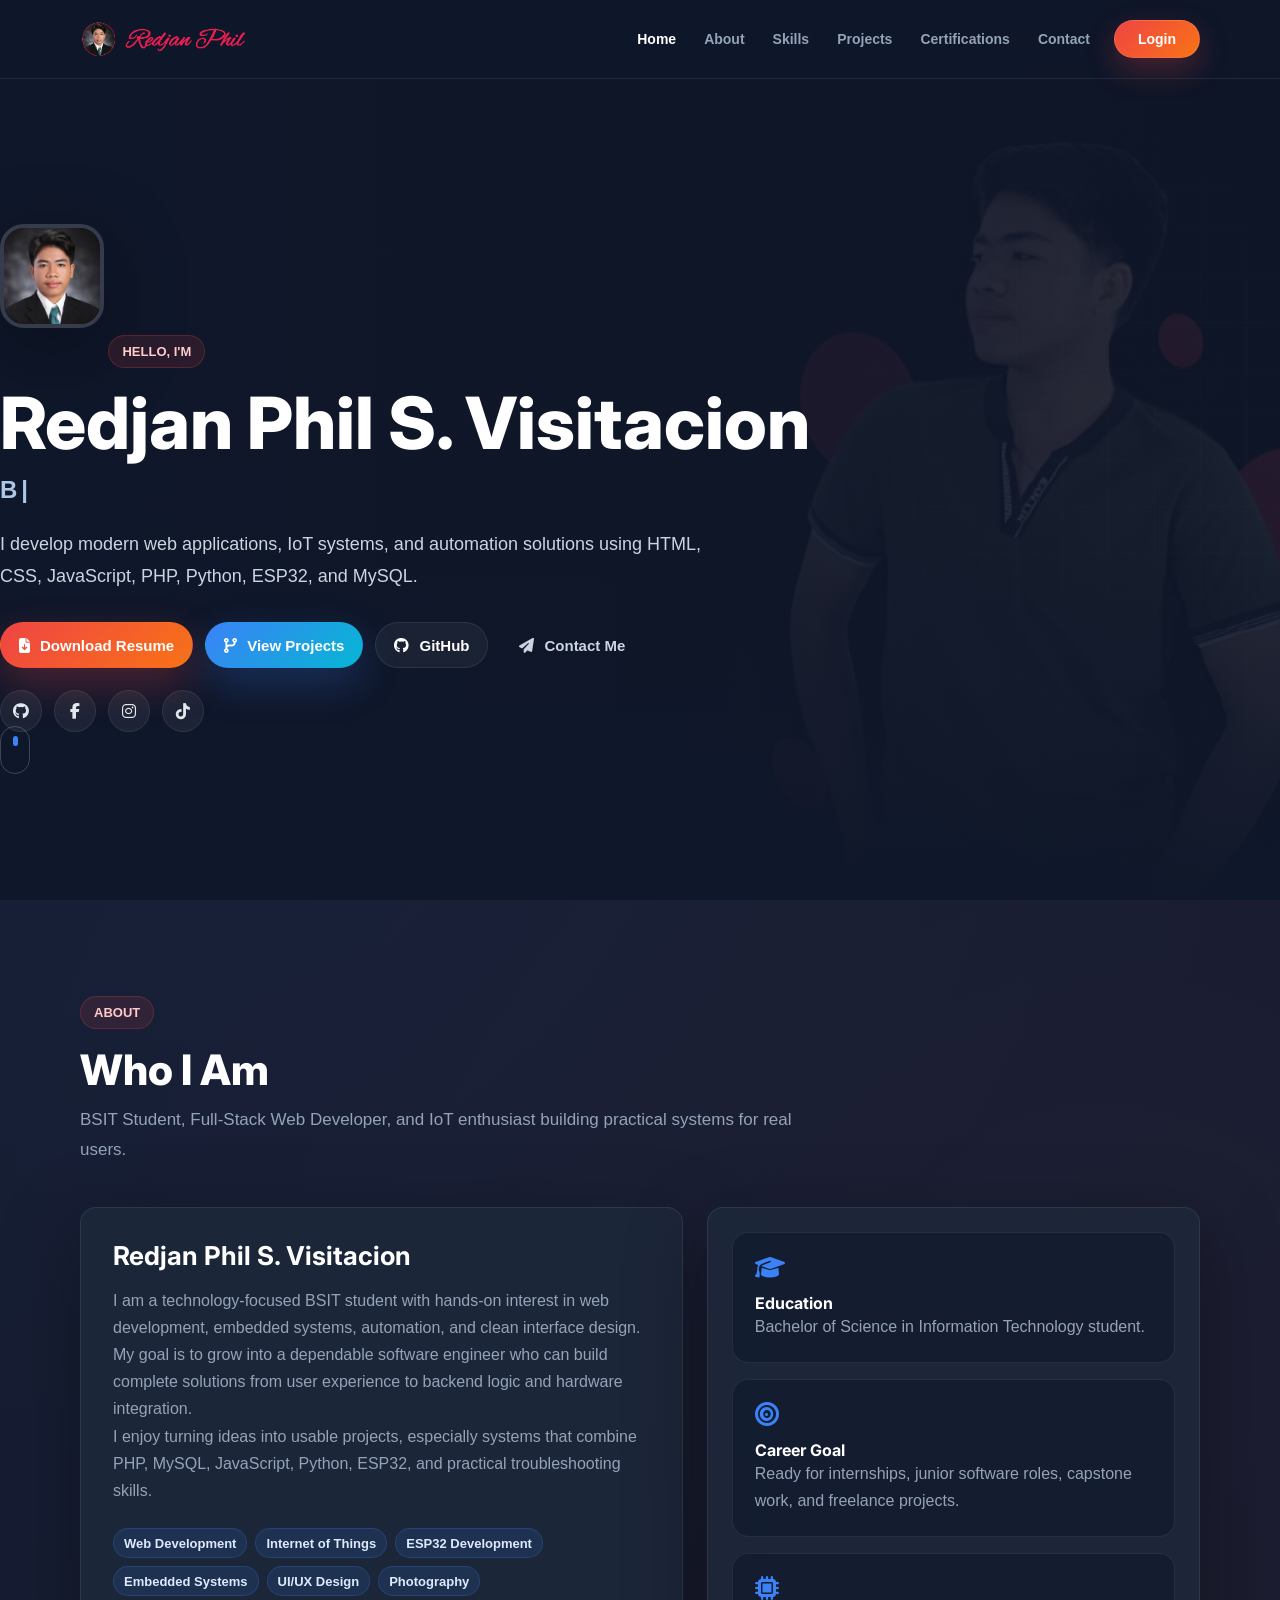
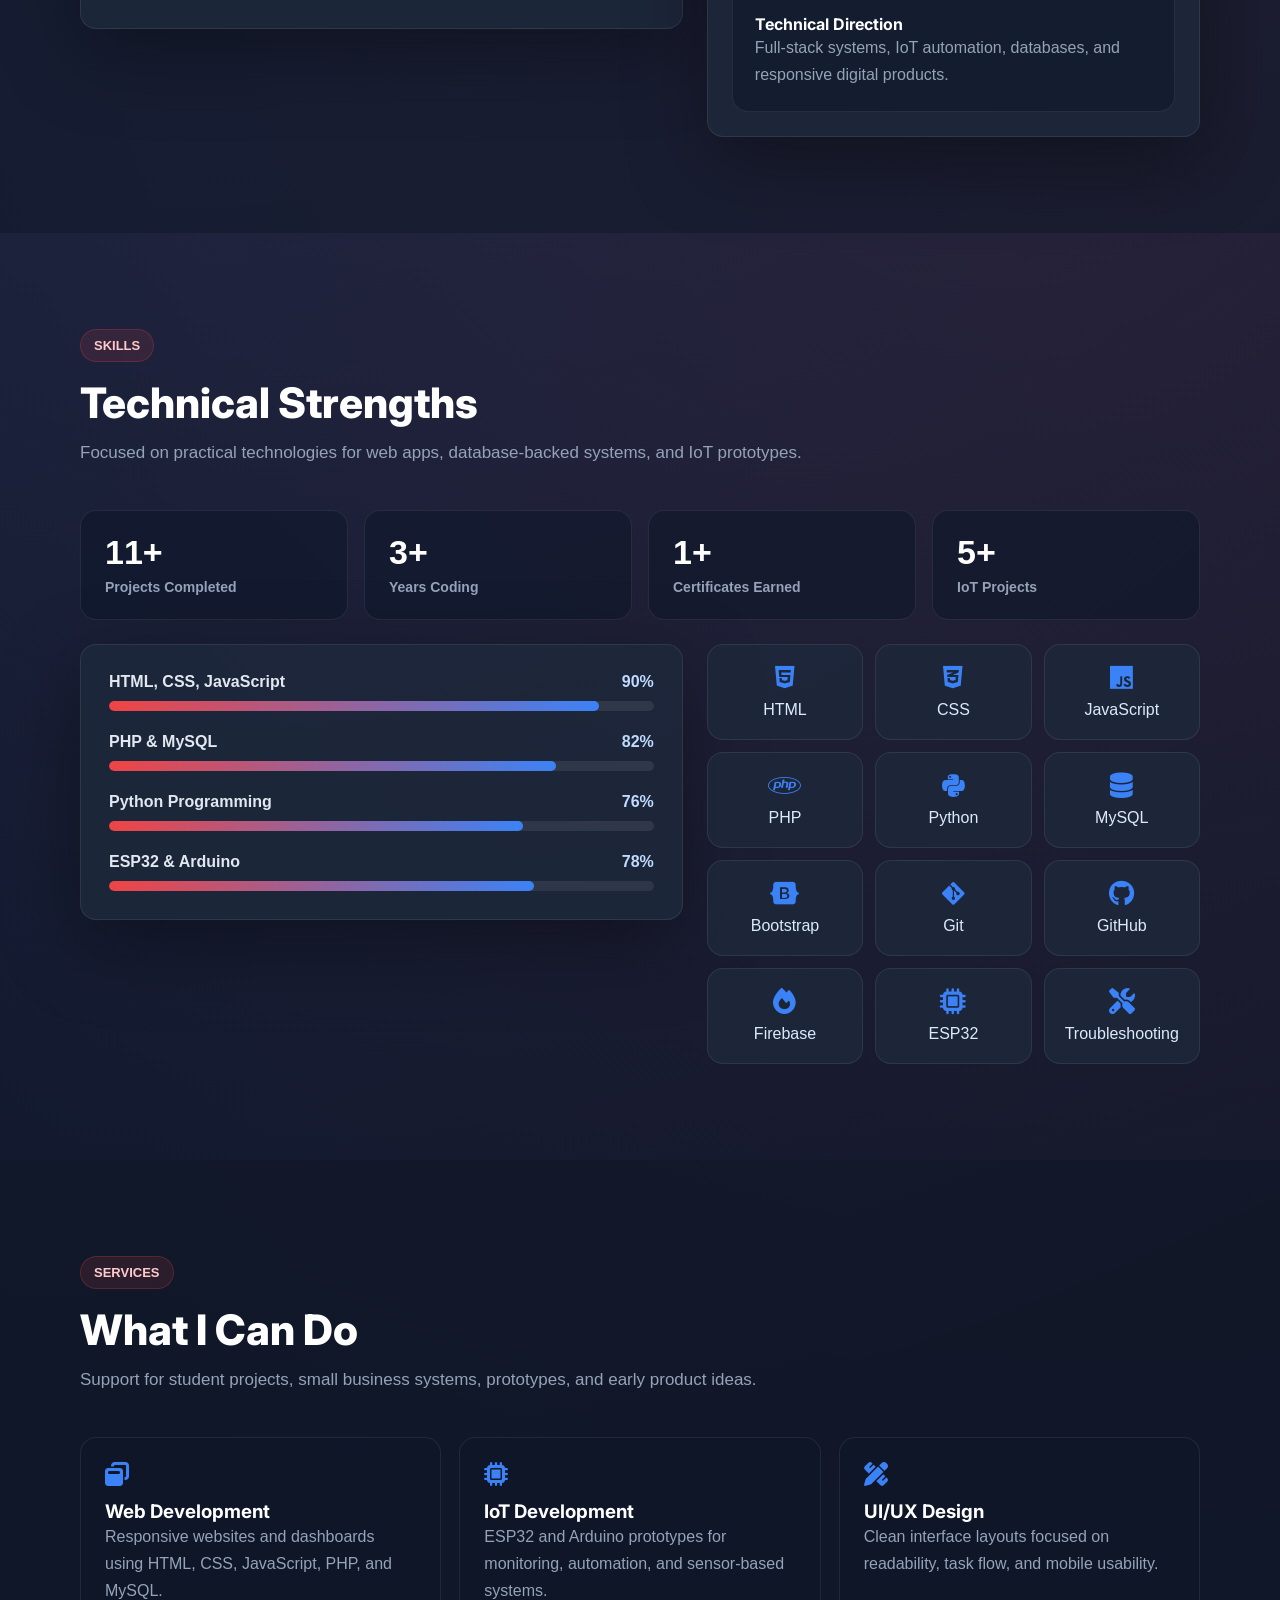
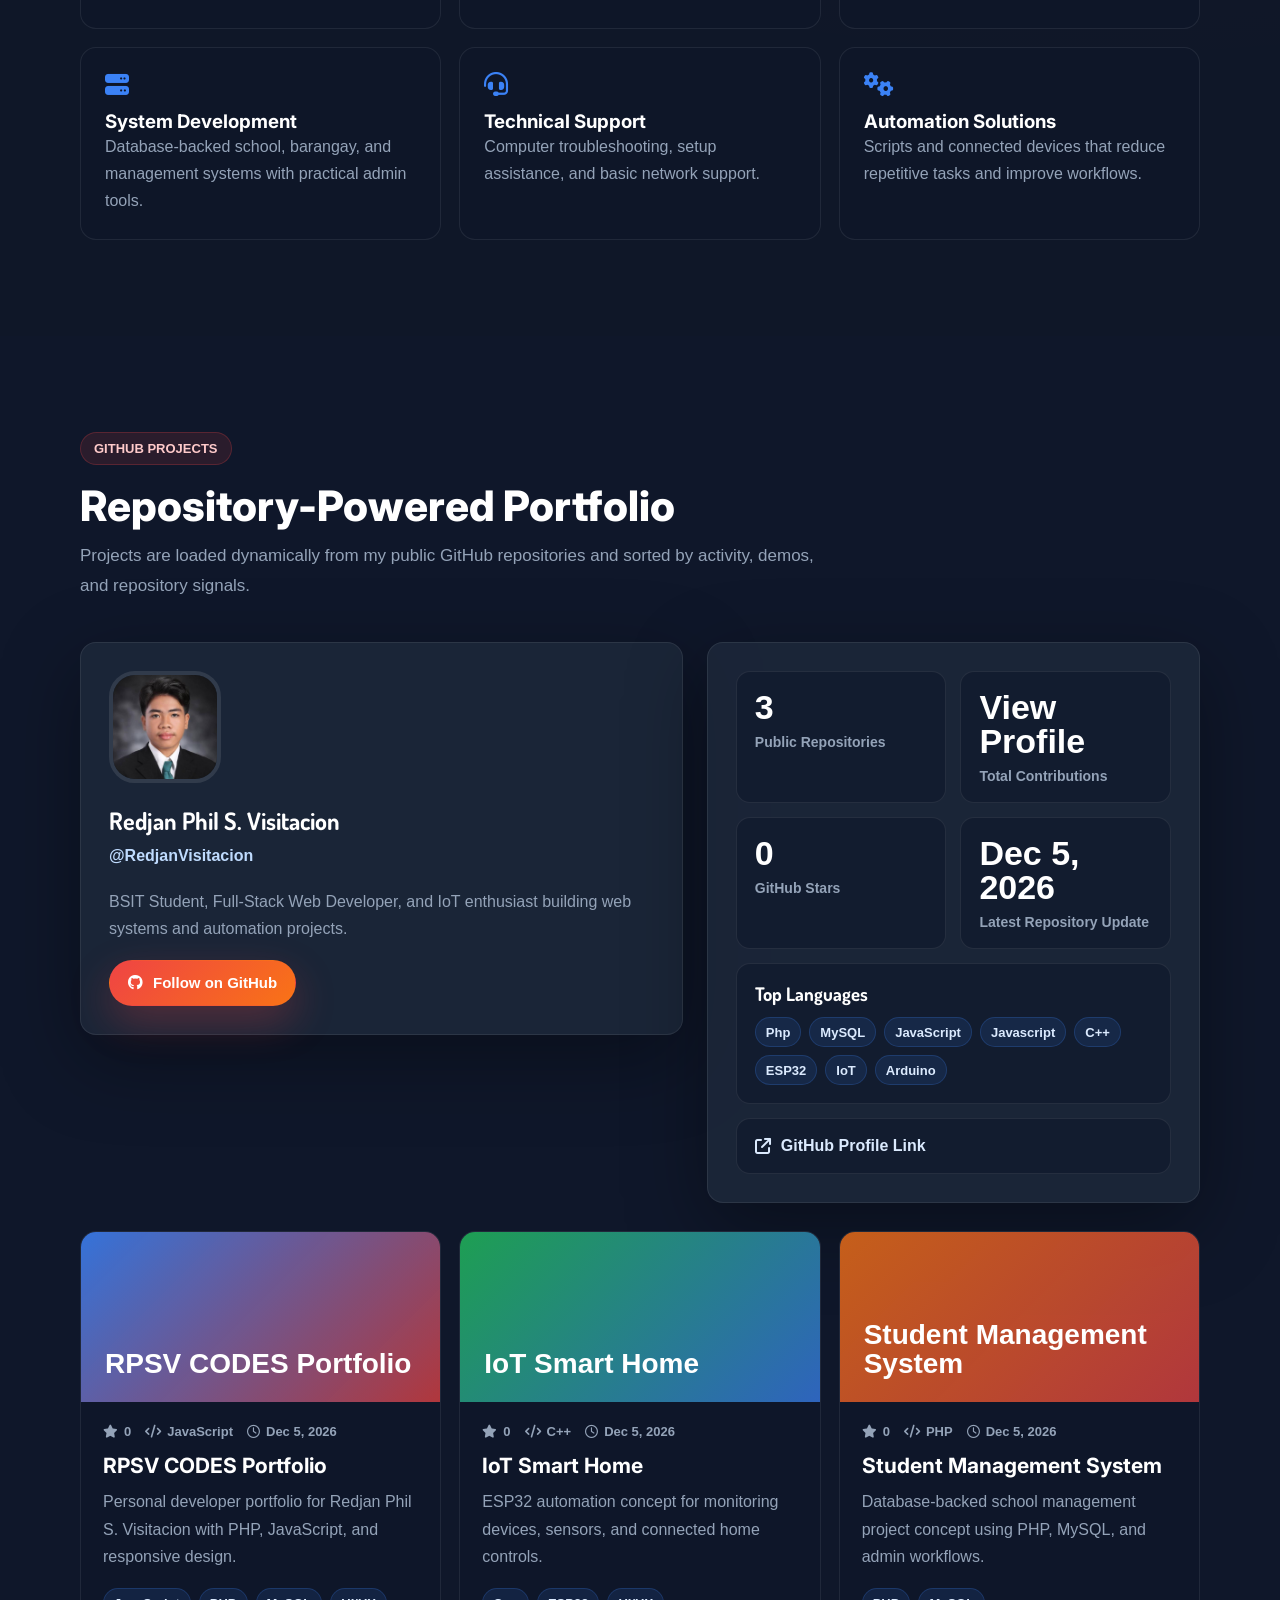
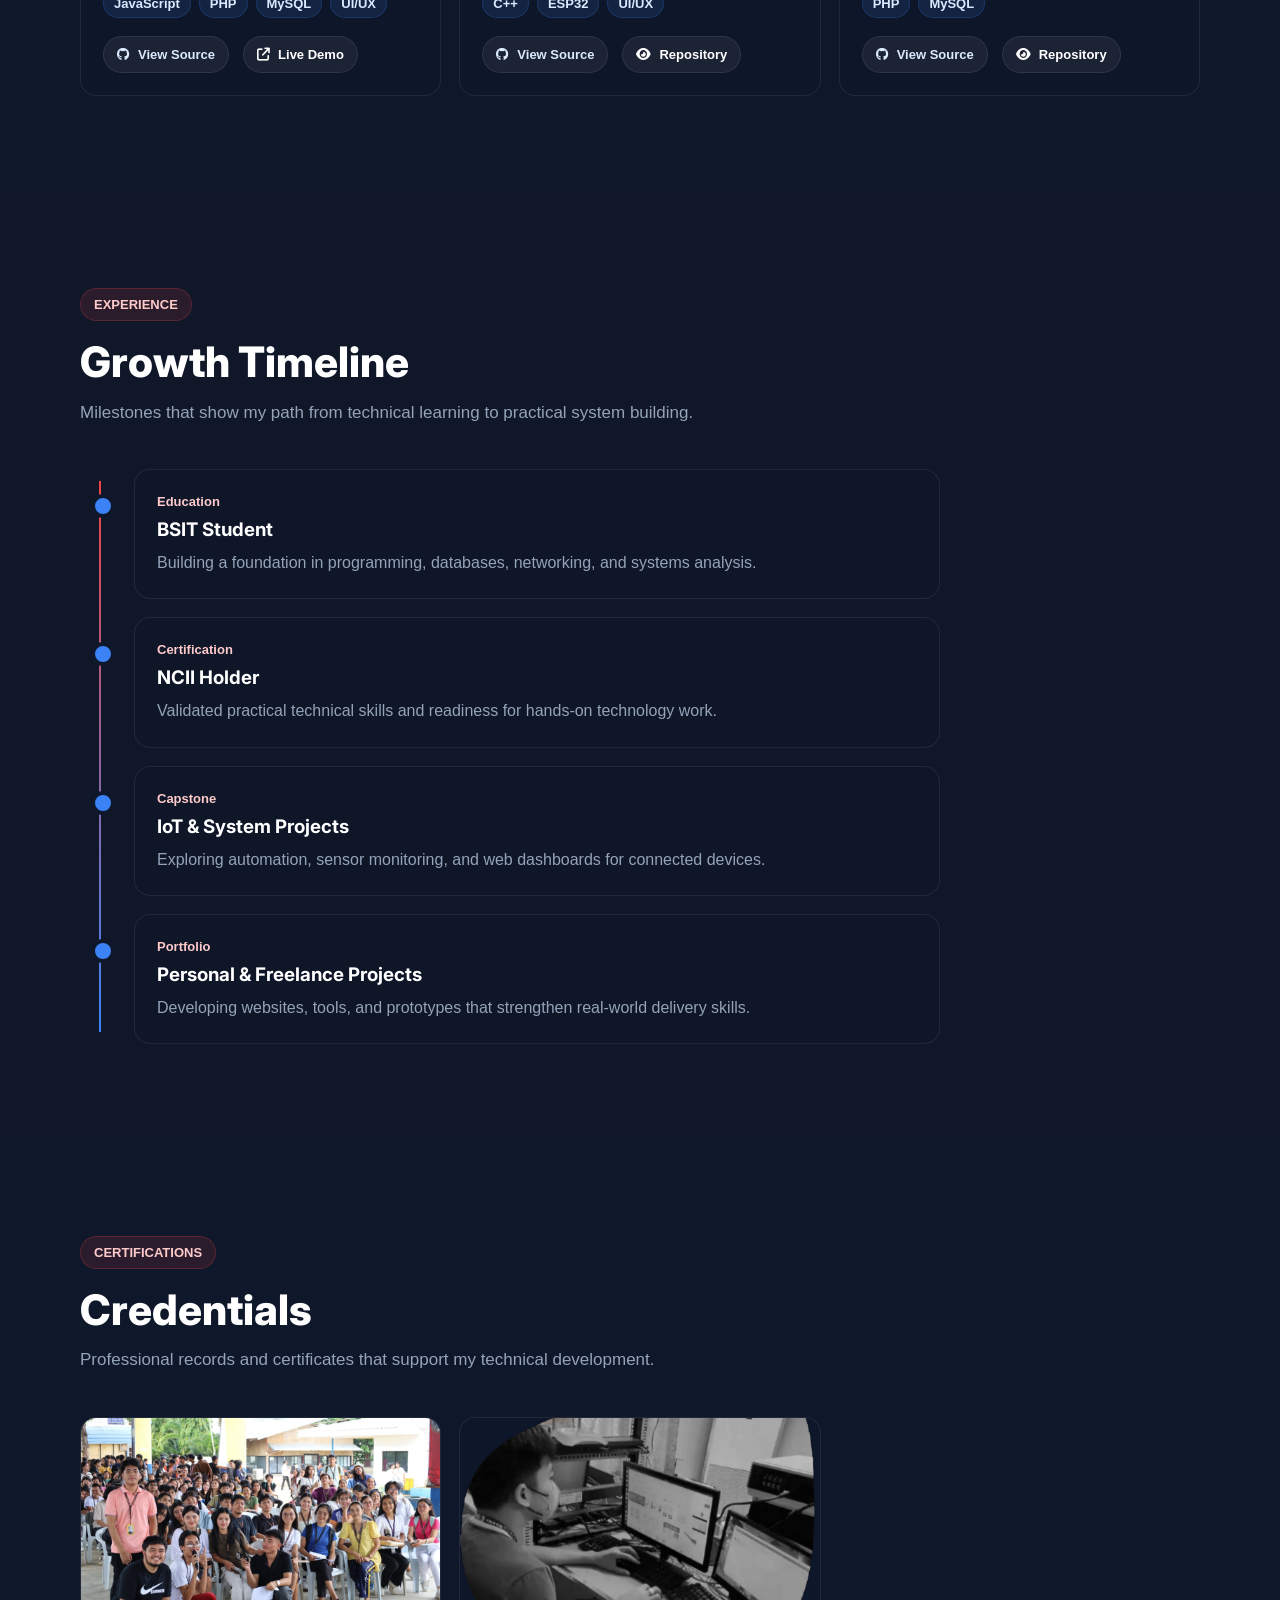
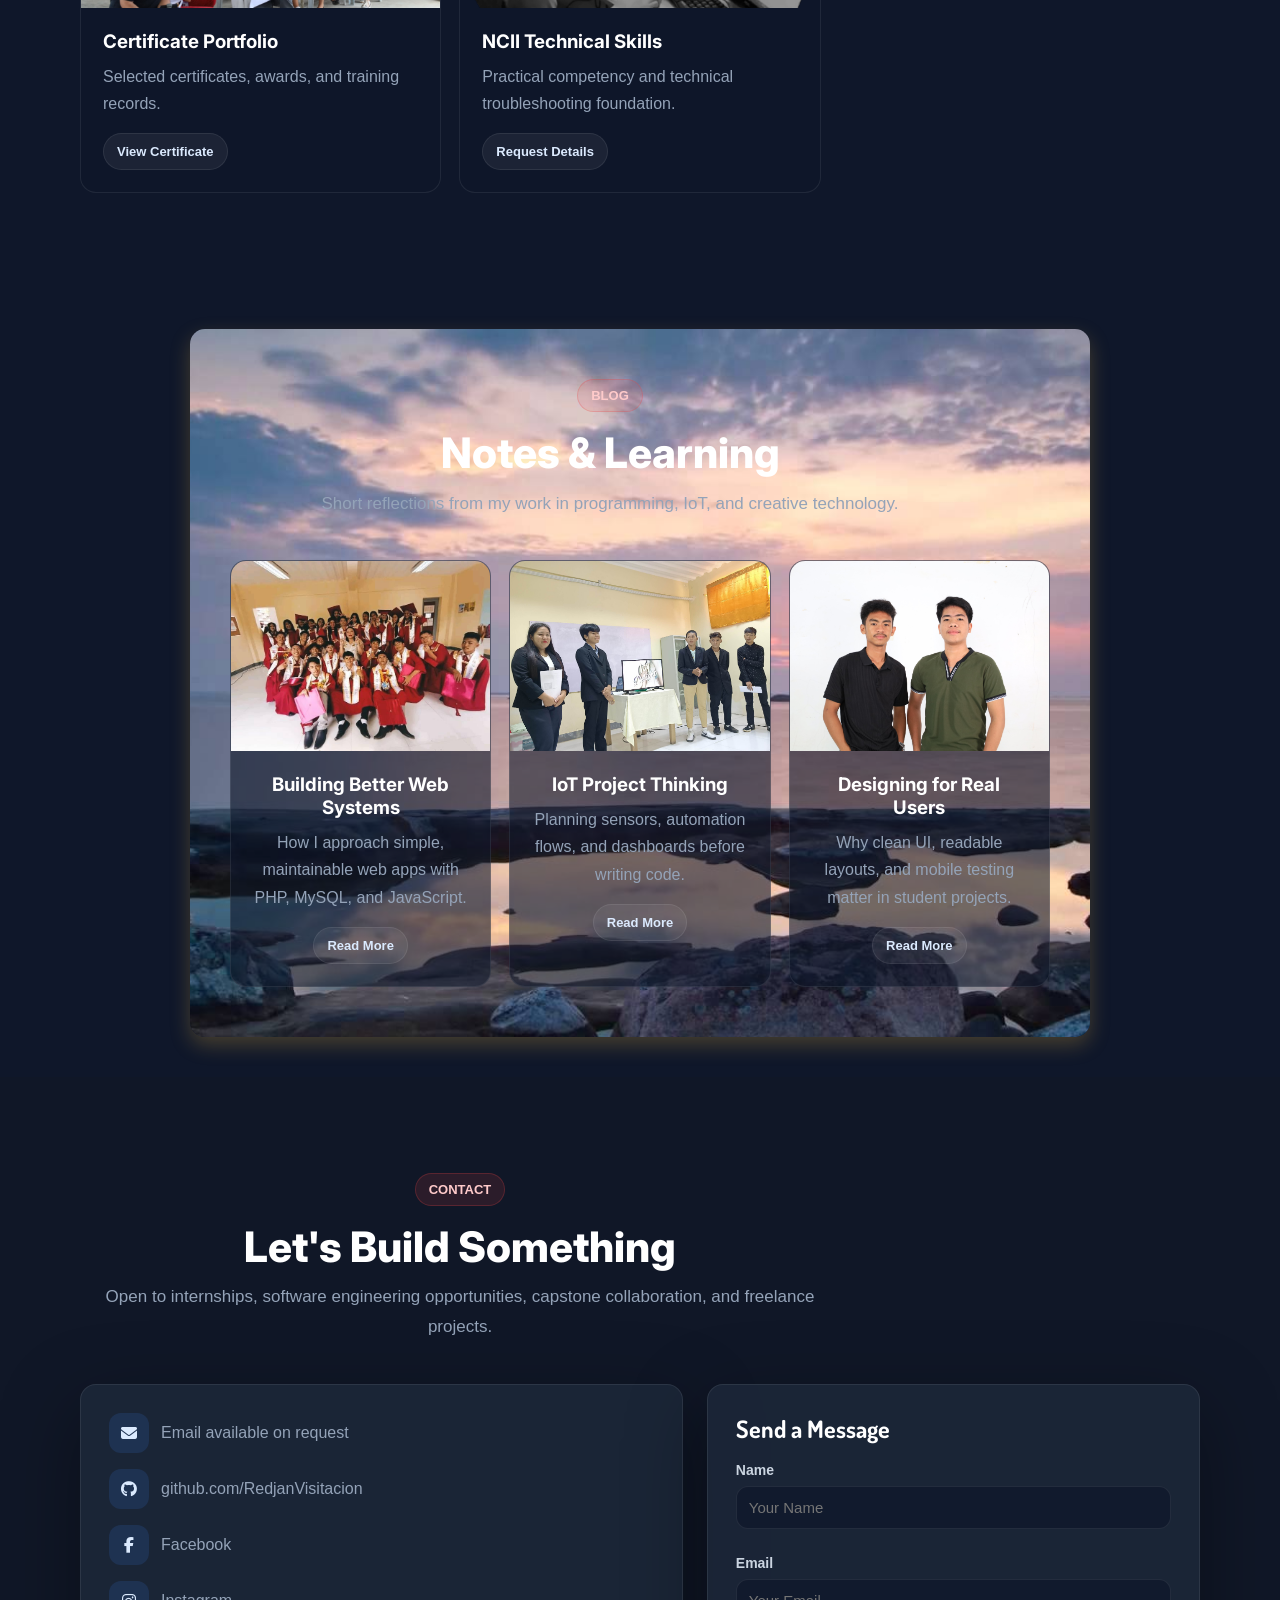
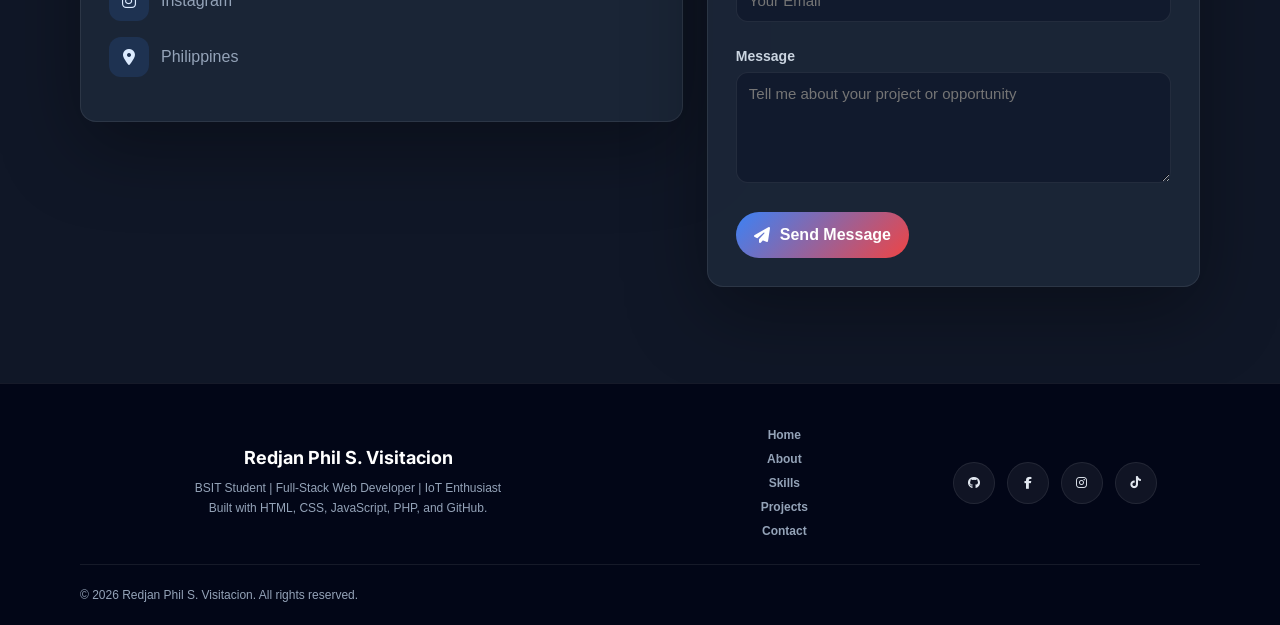
==== commit e89452a0: "UPDA" ====
--- a/index.html
+++ b/index.html
@@ -21,352 +21,478 @@
     <meta charset="UTF-8">
     <meta http-equiv="X-UA-Compatible" content="IE=edge">
     <meta name="viewport" content="width=device-width, initial-scale=1.0">
-    <title>RPSV_CODES</title>
+    <meta name="description" content="Portfolio of Redjan Phil S. Visitacion, BSIT student, full-stack web developer, and IoT enthusiast.">
+    <title>Redjan Phil S. Visitacion | Developer Portfolio</title>
     <link rel="icon" href="img/icon.png">
-    <!-- link file icon -->
+    <link rel="preconnect" href="https://fonts.googleapis.com">
+    <link rel="preconnect" href="https://fonts.gstatic.com" crossorigin>
     <link rel="stylesheet" href="https://cdnjs.cloudflare.com/ajax/libs/font-awesome/6.3.0/css/all.min.css">
-    <link href='https://unpkg.com/boxicons@2.1.4/css/boxicons.min.css' rel='stylesheet'>
-
-    <!-- Link Swiper's CSS -->
-    <link rel="stylesheet" href="https://cdn.jsdelivr.net/npm/swiper@9/swiper-bundle.min.css" />
-
-
-    <!-- link file css -->
     <link rel="stylesheet" href="css/styles.css?v=20260627b">
+    <link rel="stylesheet" href="css/portfolio.css?v=20260628a">
 </head>
 <body>
     <div class="header">
         <div class="contanier">
-            <i id="btnMenu" class="fa-solid fa-bars"></i>
+            <i id="btnMenu" class="fa-solid fa-bars" aria-label="Open menu"></i>
             <nav>
-                <img src="img/logo.png" alt="">
+                <a class="brand-link" href="#home" aria-label="Redjan Phil home">
+                    <img src="img/logo.png" alt="Redjan Phil logo">
+                </a>
                 <div class="nav-links">
                     <a href="#home" class="active">Home</a>
                     <a href="#about">About</a>
-                    <a href="#Service">Services</a>
-                    <a href="#Blog">Blog</a>
-                    <a href="#Pages">Pages</a>
-                    <a href="#Contacts">Contacts</a>
-                    
-
+                    <a href="#skills">Skills</a>
+                    <a href="#projects">Projects</a>
+                    <a href="#certifications">Certifications</a>
+                    <a href="#Contacts">Contact</a>
                     <a href="c/6fa3f52ec-a830-83ec-aeb0-a1b2fb7fd22d/" class="nav-login-link" target="_blank" rel="noopener noreferrer">Login</a>
-                </div>    
-                
+                </div>
             </nav>
         </div>
     </div>
 
-    <!-- start Home  -->
-
-    
-
-    <section class="home" id="home">
-        <div class="hero-slides"></div>
-        <div class="contanier">
-            <div class="text">
-                <p>Hello <span class="sep"></span> I am</p>
+    <main>
+        <section class="home portfolio-hero" id="home" aria-label="Portfolio hero">
+            <img class="hero-background" src="img/bg.jpg" alt="">
+            <div class="hero-shade"></div>
+            <div class="contanier hero-content">
+                <img class="hero-avatar" src="img/profile.jpg" alt="Redjan Phil S. Visitacion">
+                <p class="eyebrow">Hello, I'm</p>
                 <h1>Redjan Phil S. Visitacion</h1>
                 <p class="typed-roles"><span id="typed"></span><span class="cursor">|</span></p>
-                
-                <!--
-                <ul>
-                    <li>A BSIT Student</li>
-                    <li>Editor</li>
-                    <li>Programmer</li>
-                    <li>Photographer</li>
-                </ul>
-                 -->
-                <a href="https://redjanvisitacion.github.io/Curriculum-Vitae/" target="_blank">
-                    <button class="cv-button">View CV</button>
+                <p class="hero-summary">
+                    I develop modern web applications, IoT systems, and automation solutions using HTML, CSS,
+                    JavaScript, PHP, Python, ESP32, and MySQL.
+                </p>
+                <div class="hero-actions" aria-label="Primary portfolio actions">
+                    <a class="btn btn-primary" href="https://redjanvisitacion.github.io/Curriculum-Vitae/" target="_blank" rel="noopener noreferrer">
+                        <i class="fa-solid fa-file-arrow-down"></i>
+                        <span>Download Resume</span>
+                    </a>
+                    <a class="btn btn-secondary" href="#projects">
+                        <i class="fa-solid fa-code-branch"></i>
+                        <span>View Projects</span>
+                    </a>
+                    <a class="btn btn-outline" href="https://github.com/RedjanVisitacion" target="_blank" rel="noopener noreferrer">
+                        <i class="fa-brands fa-github"></i>
+                        <span>GitHub</span>
+                    </a>
+                    <a class="btn btn-ghost" href="#Contacts">
+                        <i class="fa-solid fa-paper-plane"></i>
+                        <span>Contact Me</span>
+                    </a>
+                </div>
+                <div class="hero-socials" aria-label="Social links">
+                    <a href="https://github.com/RedjanVisitacion" target="_blank" rel="noopener noreferrer" aria-label="GitHub">
+                        <i class="fa-brands fa-github"></i>
+                    </a>
+                    <a href="https://web.facebook.com/zedjan.zedjan.3" target="_blank" rel="noopener noreferrer" aria-label="Facebook">
+                        <i class="fa-brands fa-facebook-f"></i>
+                    </a>
+                    <a href="https://www.instagram.com/redjanphilsvisitacion?igsh=MXF2c2t5ZGttanJjeA==" target="_blank" rel="noopener noreferrer" aria-label="Instagram">
+                        <i class="fa-brands fa-instagram"></i>
+                    </a>
+                    <a href="https://www.tiktok.com/@rpsv_codes?_t=8k15sq4ZSew&_r=1" target="_blank" rel="noopener noreferrer" aria-label="TikTok">
+                        <i class="fa-brands fa-tiktok"></i>
+                    </a>
+                </div>
+                <a class="scroll-indicator" href="#about" aria-label="Scroll to about">
+                    <span></span>
                 </a>
-
-                <a href="c/b8d4f10a-19e6-4f43-965a-26f7b0b7f4c9/">
-                    <button class="cv-button">Certificate</button>
-                </a>
-
-                <a href="https://redjanvisitacion.github.io/RPSV-GAMES/main.html">
-                    <button class="cv-button">Play</button>
-                </a>
-
-
-                <a href="https://redjanvisitacion.github.io/RPSV_AI/">
-                    <button id="cv-button" class="cv-button">AI</button>
-                </a>
-            
-
+            </div>
+        </section>
+
+        <section class="about portfolio-section" id="about">
+            <div class="contanier">
+                <div class="section-heading">
+                    <span>About</span>
+                    <h2>Who I Am</h2>
+                    <p>BSIT Student, Full-Stack Web Developer, and IoT enthusiast building practical systems for real users.</p>
+                </div>
+                <div class="about-grid">
+                    <div class="about-copy">
+                        <h3>Redjan Phil S. Visitacion</h3>
+                        <p>
+                            I am a technology-focused BSIT student with hands-on interest in web development,
+                            embedded systems, automation, and clean interface design. My goal is to grow into a
+                            dependable software engineer who can build complete solutions from user experience to
+                            backend logic and hardware integration.
+                        </p>
+                        <p>
+                            I enjoy turning ideas into usable projects, especially systems that combine PHP,
+                            MySQL, JavaScript, Python, ESP32, and practical troubleshooting skills.
+                        </p>
+                        <div class="focus-list">
+                            <span>Web Development</span>
+                            <span>Internet of Things</span>
+                            <span>ESP32 Development</span>
+                            <span>Embedded Systems</span>
+                            <span>UI/UX Design</span>
+                            <span>Photography</span>
+                        </div>
+                    </div>
+                    <div class="about-panel">
+                        <div>
+                            <i class="fa-solid fa-graduation-cap"></i>
+                            <h4>Education</h4>
+                            <p>Bachelor of Science in Information Technology student.</p>
+                        </div>
+                        <div>
+                            <i class="fa-solid fa-bullseye"></i>
+                            <h4>Career Goal</h4>
+                            <p>Ready for internships, junior software roles, capstone work, and freelance projects.</p>
+                        </div>
+                        <div>
+                            <i class="fa-solid fa-microchip"></i>
+                            <h4>Technical Direction</h4>
+                            <p>Full-stack systems, IoT automation, databases, and responsive digital products.</p>
+                        </div>
+                    </div>
+                </div>
+            </div>
+        </section>
+
+        <section class="skills-section portfolio-section" id="skills">
+            <div class="contanier">
+                <div class="section-heading">
+                    <span>Skills</span>
+                    <h2>Technical Strengths</h2>
+                    <p>Focused on practical technologies for web apps, database-backed systems, and IoT prototypes.</p>
+                </div>
+
+                <div class="stats-grid">
+                    <div class="metric-card">
+                        <strong class="stat-value" data-count="12" data-suffix="+">0</strong>
+                        <span>Projects Completed</span>
+                    </div>
+                    <div class="metric-card">
+                        <strong class="stat-value" data-count="3" data-suffix="+">0</strong>
+                        <span>Years Coding</span>
+                    </div>
+                    <div class="metric-card">
+                        <strong class="stat-value" data-count="1" data-suffix="+">0</strong>
+                        <span>Certificates Earned</span>
+                    </div>
+                    <div class="metric-card">
+                        <strong class="stat-value" data-count="5" data-suffix="+">0</strong>
+                        <span>IoT Projects</span>
+                    </div>
+                </div>
+
+                <div class="skills-layout">
+                    <div class="skill-list">
+                        <div class="skill-row">
+                            <div><span>HTML, CSS, JavaScript</span><strong>90%</strong></div>
+                            <div class="progress"><div class="progress-bar" style="width: 90%;"></div></div>
+                        </div>
+                        <div class="skill-row">
+                            <div><span>PHP & MySQL</span><strong>82%</strong></div>
+                            <div class="progress"><div class="progress-bar" style="width: 82%;"></div></div>
+                        </div>
+                        <div class="skill-row">
+                            <div><span>Python Programming</span><strong>76%</strong></div>
+                            <div class="progress"><div class="progress-bar" style="width: 76%;"></div></div>
+                        </div>
+                        <div class="skill-row">
+                            <div><span>ESP32 & Arduino</span><strong>78%</strong></div>
+                            <div class="progress"><div class="progress-bar" style="width: 78%;"></div></div>
+                        </div>
+                    </div>
+                    <div class="tech-grid" aria-label="Technology stack">
+                        <div class="tech-card"><i class="fa-brands fa-html5"></i><span>HTML</span></div>
+                        <div class="tech-card"><i class="fa-brands fa-css3-alt"></i><span>CSS</span></div>
+                        <div class="tech-card"><i class="fa-brands fa-js"></i><span>JavaScript</span></div>
+                        <div class="tech-card"><i class="fa-brands fa-php"></i><span>PHP</span></div>
+                        <div class="tech-card"><i class="fa-brands fa-python"></i><span>Python</span></div>
+                        <div class="tech-card"><i class="fa-solid fa-database"></i><span>MySQL</span></div>
+                        <div class="tech-card"><i class="fa-brands fa-bootstrap"></i><span>Bootstrap</span></div>
+                        <div class="tech-card"><i class="fa-brands fa-git-alt"></i><span>Git</span></div>
+                        <div class="tech-card"><i class="fa-brands fa-github"></i><span>GitHub</span></div>
+                        <div class="tech-card"><i class="fa-solid fa-fire"></i><span>Firebase</span></div>
+                        <div class="tech-card"><i class="fa-solid fa-microchip"></i><span>ESP32</span></div>
+                        <div class="tech-card"><i class="fa-solid fa-screwdriver-wrench"></i><span>Troubleshooting</span></div>
+                    </div>
+                </div>
+            </div>
+        </section>
+
+        <section class="services-section portfolio-section" id="services">
+            <div class="contanier">
+                <div class="section-heading">
+                    <span>Services</span>
+                    <h2>What I Can Do</h2>
+                    <p>Support for student projects, small business systems, prototypes, and early product ideas.</p>
+                </div>
+                <div class="services-grid">
+                    <article class="service-card">
+                        <i class="fa-solid fa-window-restore"></i>
+                        <h3>Web Development</h3>
+                        <p>Responsive websites and dashboards using HTML, CSS, JavaScript, PHP, and MySQL.</p>
+                    </article>
+                    <article class="service-card">
+                        <i class="fa-solid fa-microchip"></i>
+                        <h3>IoT Development</h3>
+                        <p>ESP32 and Arduino prototypes for monitoring, automation, and sensor-based systems.</p>
+                    </article>
+                    <article class="service-card">
+                        <i class="fa-solid fa-pen-ruler"></i>
+                        <h3>UI/UX Design</h3>
+                        <p>Clean interface layouts focused on readability, task flow, and mobile usability.</p>
+                    </article>
+                    <article class="service-card">
+                        <i class="fa-solid fa-server"></i>
+                        <h3>System Development</h3>
+                        <p>Database-backed school, barangay, and management systems with practical admin tools.</p>
+                    </article>
+                    <article class="service-card">
+                        <i class="fa-solid fa-headset"></i>
+                        <h3>Technical Support</h3>
+                        <p>Computer troubleshooting, setup assistance, and basic network support.</p>
+                    </article>
+                    <article class="service-card">
+                        <i class="fa-solid fa-gears"></i>
+                        <h3>Automation Solutions</h3>
+                        <p>Scripts and connected devices that reduce repetitive tasks and improve workflows.</p>
+                    </article>
+                </div>
+            </div>
+        </section>
+
+        <section class="github-showcase portfolio-section" id="projects">
+            <div class="contanier">
+                <div class="section-heading">
+                    <span>GitHub Projects</span>
+                    <h2>Repository-Powered Portfolio</h2>
+                    <p>Projects are loaded dynamically from my public GitHub repositories and sorted by activity, demos, and repository signals.</p>
+                </div>
+
+                <div class="github-layout">
+                    <aside class="github-profile-card" aria-label="GitHub profile card">
+                        <img id="githubAvatar" src="img/profile.jpg" alt="Redjan Phil S. Visitacion profile picture">
+                        <h3 id="githubName">Redjan Phil S. Visitacion</h3>
+                        <p class="github-username">@RedjanVisitacion</p>
+                        <p id="githubBio">BSIT Student, Full-Stack Web Developer, and IoT enthusiast building web systems and automation projects.</p>
+                        <a class="btn btn-primary" href="https://github.com/RedjanVisitacion" target="_blank" rel="noopener noreferrer">
+                            <i class="fa-brands fa-github"></i>
+                            <span>Follow on GitHub</span>
+                        </a>
+                    </aside>
+
+                    <div class="github-dashboard" aria-label="GitHub profile statistics">
+                        <div class="github-stat">
+                            <strong id="githubRepoCount">--</strong>
+                            <span>Public Repositories</span>
+                        </div>
+                        <div class="github-stat">
+                            <strong id="githubContributionCount">--</strong>
+                            <span>Total Contributions</span>
+                        </div>
+                        <div class="github-stat">
+                            <strong id="githubStarsCount">--</strong>
+                            <span>GitHub Stars</span>
+                        </div>
+                        <div class="github-stat">
+                            <strong id="githubUpdatedAt">--</strong>
+                            <span>Latest Repository Update</span>
+                        </div>
+                        <div class="language-dashboard">
+                            <h3>Top Languages</h3>
+                            <div id="githubTopLanguages" class="language-pills">
+                                <span>Loading...</span>
+                            </div>
+                        </div>
+                        <a class="profile-link" href="https://github.com/RedjanVisitacion" target="_blank" rel="noopener noreferrer">
+                            <i class="fa-solid fa-arrow-up-right-from-square"></i>
+                            <span>GitHub Profile Link</span>
+                        </a>
+                    </div>
+                </div>
+
+                <div id="githubProjects" class="projects-grid" aria-live="polite">
+                    <article class="project-card skeleton-card">
+                        <div class="project-thumb"></div>
+                        <div class="project-body">
+                            <span></span>
+                            <h3>Loading GitHub projects...</h3>
+                            <p>Fetching repositories from GitHub.</p>
+                        </div>
+                    </article>
+                </div>
+            </div>
+        </section>
+
+        <section class="timeline-section portfolio-section" id="experience">
+            <div class="contanier">
+                <div class="section-heading">
+                    <span>Experience</span>
+                    <h2>Growth Timeline</h2>
+                    <p>Milestones that show my path from technical learning to practical system building.</p>
+                </div>
+                <div class="timeline">
+                    <article class="timeline-item">
+                        <span>Education</span>
+                        <h3>BSIT Student</h3>
+                        <p>Building a foundation in programming, databases, networking, and systems analysis.</p>
+                    </article>
+                    <article class="timeline-item">
+                        <span>Certification</span>
+                        <h3>NCII Holder</h3>
+                        <p>Validated practical technical skills and readiness for hands-on technology work.</p>
+                    </article>
+                    <article class="timeline-item">
+                        <span>Capstone</span>
+                        <h3>IoT & System Projects</h3>
+                        <p>Exploring automation, sensor monitoring, and web dashboards for connected devices.</p>
+                    </article>
+                    <article class="timeline-item">
+                        <span>Portfolio</span>
+                        <h3>Personal & Freelance Projects</h3>
+                        <p>Developing websites, tools, and prototypes that strengthen real-world delivery skills.</p>
+                    </article>
+                </div>
+            </div>
+        </section>
+
+        <section class="certifications-section portfolio-section" id="certifications">
+            <div class="contanier">
+                <div class="section-heading">
+                    <span>Certifications</span>
+                    <h2>Credentials</h2>
+                    <p>Professional records and certificates that support my technical development.</p>
+                </div>
+                <div class="cert-grid">
+                    <article class="cert-card">
+                        <img src="img/red18.jpg" alt="Certificate preview" loading="lazy">
+                        <div>
+                            <h3>Certificate Portfolio</h3>
+                            <p>Selected certificates, awards, and training records.</p>
+                            <a class="text-link" href="c/b8d4f10a-19e6-4f43-965a-26f7b0b7f4c9/" target="_blank" rel="noopener noreferrer">
+                                View Certificate
+                            </a>
+                        </div>
+                    </article>
+                    <article class="cert-card">
+                        <img src="img/about.png" alt="Technical certification preview" loading="lazy">
+                        <div>
+                            <h3>NCII Technical Skills</h3>
+                            <p>Practical competency and technical troubleshooting foundation.</p>
+                            <a class="text-link" href="#Contacts">Request Details</a>
+                        </div>
+                    </article>
+                </div>
+            </div>
+        </section>
+
+        <section class="blog-section portfolio-section" id="Blog">
+            <div class="contanier">
+                <div class="section-heading">
+                    <span>Blog</span>
+                    <h2>Notes & Learning</h2>
+                    <p>Short reflections from my work in programming, IoT, and creative technology.</p>
+                </div>
+                <div class="blog-grid">
+                    <article class="blog-card">
+                        <img src="img/red12.jpg" alt="Programming desk preview" loading="lazy">
+                        <div>
+                            <h3>Building Better Web Systems</h3>
+                            <p>How I approach simple, maintainable web apps with PHP, MySQL, and JavaScript.</p>
+                            <a class="text-link" href="#projects">Read More</a>
+                        </div>
+                    </article>
+                    <article class="blog-card">
+                        <img src="img/red15.jpg" alt="Technology project preview" loading="lazy">
+                        <div>
+                            <h3>IoT Project Thinking</h3>
+                            <p>Planning sensors, automation flows, and dashboards before writing code.</p>
+                            <a class="text-link" href="#projects">Read More</a>
+                        </div>
+                    </article>
+                    <article class="blog-card">
+                        <img src="img/red17.jpg" alt="Creative work preview" loading="lazy">
+                        <div>
+                            <h3>Designing for Real Users</h3>
+                            <p>Why clean UI, readable layouts, and mobile testing matter in student projects.</p>
+                            <a class="text-link" href="#Contacts">Read More</a>
+                        </div>
+                    </article>
+                </div>
+            </div>
+        </section>
+
+        <section class="Contacts portfolio-section" id="Contacts">
+            <div class="contanier">
+                <div class="section-heading">
+                    <span>Contact</span>
+                    <h2>Let's Build Something</h2>
+                    <p>Open to internships, software engineering opportunities, capstone collaboration, and freelance projects.</p>
+                </div>
+
+                <div class="contact-grid">
+                    <div class="contact-info">
+                        <p><i class="fa-solid fa-envelope"></i><span>Email available on request</span></p>
+                        <a href="https://github.com/RedjanVisitacion" target="_blank" rel="noopener noreferrer"><i class="fa-brands fa-github"></i><span>github.com/RedjanVisitacion</span></a>
+                        <a href="https://web.facebook.com/zedjan.zedjan.3" target="_blank" rel="noopener noreferrer"><i class="fa-brands fa-facebook-f"></i><span>Facebook</span></a>
+                        <a href="https://www.instagram.com/redjanphilsvisitacion?igsh=MXF2c2t5ZGttanJjeA==" target="_blank" rel="noopener noreferrer"><i class="fa-brands fa-instagram"></i><span>Instagram</span></a>
+                        <p><i class="fa-solid fa-location-dot"></i><span>Philippines</span></p>
+                    </div>
+
+                    <div class="contact-form">
+                        <h3>Send a Message</h3>
+                        <form method="POST" action="#" onsubmit="return false;">
+                            <label>
+                                <span>Name</span>
+                                <input type="text" name="name" placeholder="Your Name" required>
+                            </label>
+                            <label>
+                                <span>Email</span>
+                                <input type="email" name="email" placeholder="Your Email" required>
+                            </label>
+                            <label>
+                                <span>Message</span>
+                                <textarea name="message" placeholder="Tell me about your project or opportunity" rows="5" required></textarea>
+                            </label>
+                            <button type="button" id="sendMessageBtn">
+                                <i class="fa-solid fa-paper-plane"></i>
+                                <span>Send Message</span>
+                            </button>
+                        </form>
+                    </div>
+                </div>
+            </div>
+        </section>
+    </main>
+
+    <footer class="portfolio-footer">
+        <div class="contanier footer-grid">
+            <div>
+                <h2>Redjan Phil S. Visitacion</h2>
+                <p>BSIT Student | Full-Stack Web Developer | IoT Enthusiast</p>
+                <p>Built with HTML, CSS, JavaScript, PHP, and GitHub.</p>
+            </div>
+            <div class="footer-links">
+                <a href="#home">Home</a>
+                <a href="#about">About</a>
+                <a href="#skills">Skills</a>
+                <a href="#projects">Projects</a>
+                <a href="#Contacts">Contact</a>
+            </div>
+            <div class="footer-socials">
+                <a href="https://github.com/RedjanVisitacion" target="_blank" rel="noopener noreferrer" aria-label="GitHub"><i class="fa-brands fa-github"></i></a>
+                <a href="https://web.facebook.com/zedjan.zedjan.3" target="_blank" rel="noopener noreferrer" aria-label="Facebook"><i class="fa-brands fa-facebook-f"></i></a>
+                <a href="https://www.instagram.com/redjanphilsvisitacion?igsh=MXF2c2t5ZGttanJjeA==" target="_blank" rel="noopener noreferrer" aria-label="Instagram"><i class="fa-brands fa-instagram"></i></a>
+                <a href="https://www.tiktok.com/@rpsv_codes?_t=8k15sq4ZSew&_r=1" target="_blank" rel="noopener noreferrer" aria-label="TikTok"><i class="fa-brands fa-tiktok"></i></a>
             </div>
         </div>
-    </section>
-
-
-    <!-- start About -->
-
-    <section class="about" id="about">
-        <div class="sec-top">
-            <span>about</span>
-        </div>
-
-        <div class="contanier">
-
-            <div class="content">
-                <div class="text">
-                    <h3>About Me</h3>
-                    <span>I am BSIT student Creative Designer Photographer and Developer</span>
-                    <p>Self-motivation is the force that keeps pushing us to go on – it's our internal drive to achieve, produce, develop, and keep moving forward. When you think you're ready to quit something, or you just don't know how to start, your self-motivation is what pushes you to go on. Most good programmers do programming not because they expect to get paid or get adulation by the public, but because it is fun to program.</p>
-                           <img src="img/sign.png" alt="">
-
-                </div>
-                <div class="div-img">
-                    <img src="img/about.png" alt="">
-                </div>
-            </div>
-            
- <!-- start Service -->
-
-<section class="Service" id="Service">
-    <div class="sec-top">
-        <span>Services</span>
-    </div>
-
-    <div class="cont2">
-
-        <!-- Promo Number Section -->
-        <div class="promo-number">
-            <div class="small-box bord-rig bord-botm">
-                <span>0</span>
-                <p>All Ex</p>
-            </div>
-
-            <div class="small-box bord-botm">
-                <span>3</span>
-                <p>Years Experience</p>
-            </div>
-
-            <div class="small-box bord-rig">
-                <span>0</span>
-                <p>Girl Friend</p>
-            </div>
-
-            <div class="small-box">
-                <span>1</span>
-                <p>NCII holder</p>
-            </div>
-        </div>
-
-        <!-- Skills Section -->
-        
-        <div class="skill-with-social">
-            <div class="skill-list">
-                <h3 class="heading">My Skills</h3>
-
-                <div class="single-skill">
-                    <div class="skill-title">
-                        <h3>Being Active on Social Media</h3>
-                        <span>95%</span>
-                    </div>
-                    <div class="progress">
-                        <div class="progress-bar" style="width: 95%;"></div>
-                    </div>
-                </div>
-
-                <div class="single-skill">
-                    <div class="skill-title">
-                        <h3>Video Editor</h3>
-                        <span>40%</span>
-                    </div>
-                    <div class="progress">
-                        <div class="progress-bar" style="width: 40%;"></div>
-                    </div>
-                </div>
-
-                <div class="single-skill">
-                    <div class="skill-title">
-                        <h3>Programmer</h3>
-                        <span>50%</span>
-                    </div>
-                    <div class="progress">
-                        <div class="progress-bar" style="width: 50%;"></div>
-                    </div>
-                </div>
-
-                <div class="single-skill">
-                    <div class="skill-title">
-                        <h3>Photographer</h3>
-                        <span>70%</span>
-                    </div>
-                    <div class="progress">
-                        <div class="progress-bar" style="width: 70%;"></div>
-                    </div>
-                </div>
-
-
-            </div>
-        </div>
-    </div>
-</section>
-
-<!-- End Service Section -->
-
-                
-<!-- Blog Section -->
-<section class="Service" id="Blog">
-    <div class="sec-top">
-        <span>Blog</span>
-    </div>
-    <p class="section-description">
-        Welcome to my blog—a space where I share my journey in photography, programming, and video editing.  
-        From capturing emotions through the lens to tackling coding challenges and crafting stunning visuals,  
-        this blog is a mix of creativity, insights, and inspiration. Join me as I explore new ideas, share tips,  
-        and navigate the exciting path of learning and growth. Let’s create, innovate, and inspire together!
-    </p>
-    
-</section>
-
-
-
-<!-- Pages Section -->
-<section class="pages" id="Pages">
-    <div class="sec-top">  
-        <span>Pages</span>
-    </div>
-    <div class="container">
-        <div class="content">
-            <h2>Skills & Projects</h2>
-            <p class="words">Dive into my world of programming, photography, and video editing. Check out my latest works, tutorials, and projects.</p>
-            
-            <div class="page-links">
-                <a href="#" class="page-card" onclick="alert('This part is not completely done');">
-                    <i class="fa-solid fa-code"></i>
-                    <h3>Programming</h3>
-                    <p>See my latest coding projects and software development work.</p>
-                </a>
-            
-                <a href="#" class="page-card" onclick="alert('This part is not completely done');">
-                    <i class="fa-solid fa-camera"></i>
-                    <h3>Photography</h3>
-                    <p>Explore my best photography shots and editing techniques.</p>
-                </a>
-            
-                <a href="#" class="page-card" onclick="alert('This part is not completely done');">
-                    <i class="fa-solid fa-film"></i>
-                    <h3>Video Editing</h3>
-                    <p>Watch my editing projects and learn cool video effects.</p>
-                </a>
-            
-                <a href="#" class="page-card" onclick="alert('This part is not completely done');">
-                    <i class="fa-solid fa-chalkboard-teacher"></i>
-                    <h3>Tutorials</h3>
-                    <p>Learn programming, photography, and editing from my guides.</p>
-                </a>
-            </div>
-            
-        </div>
-    </div>
-</section>
-
-
-   
-       <!-- Contacts Section -->
-<section class="Contacts" id="Contacts">
-
-    
-
-    <div class="sec-top">  
-        <span>Contacts</span>
-
-    </div>
-
-
-    <div class="container">
-        <div class="contact-content">
-            <p>If you have any inquiries about programming, photography, or video editing, feel free to reach out to me. I'm always open to collaborations and new projects!</p>
-        </div>
-
-
-        
-
-        <!-- Contact Form -->
-        <div class="contact-form">
-            <h3>Send a Message</h3>
-            <form method="POST" action="#" onsubmit="return false;">
-                <input type="text" name="name" placeholder="Your Name" required>
-                <input type="email" name="email"  placeholder="Your Email" required>
-                <textarea name="message" placeholder="Your Message" rows="4" required></textarea>
-                <button type="button" id="sendMessageBtn">Send</button>
-            </form>
-        </div>
-    </div> 
-    
-
-    
-    
-
-        <!-- Social Media Links -->
-        <div class="social-status">
-            <h3>Follow Me On:</h3>
-
-
-            <blockquote class="tiktok-embed" cite="https://www.tiktok.com/@rpsv_codes" data-unique-id="rpsv_codes" data-embed-type="creator" style="max-width: 780px; min-width: 288px;" > <section> <a target="_blank" href="https://www.tiktok.com/@rpsv_codes?refer=creator_embed">@rpsv_codes</a> </section> </blockquote> <script async src="https://www.tiktok.com/embed.js"></script>
-
-
-
-
-            <a href="https://github.com/RedjanVisitacion" target="_blank">
-                <img src="https://img.shields.io/badge/GitHub-RedjanVisitacion-blue?style=for-the-badge&logo=github" alt="GitHub Profile">
-            </a>
-            
-
-
-
-
-            <p>&#8203;</p>
-
-
-            <div class="social-profile-list">
-                <a href="https://www.instagram.com/redjanphilsvisitacion?igsh=MXF2c2t5ZGttanJjeA==" target="_blank">
-                    <i class="fab fa-instagram"></i>
-                </a>
-                <a href="https://web.facebook.com/zedjan.zedjan.3" target="_blank">
-                    <i class="fab fa-facebook-f"></i>
-                </a>
-                <a href="https://www.tiktok.com/@rpsv_codes?_t=8k15sq4ZSew&_r=1" target="_blank">
-                    <i class="fab fa-tiktok"></i>
-                </a>
-                <a href="https://www.youtube.com/@redjanvisitacion5570" target="_blank">
-                    <i class="fab fa-youtube"></i>
-                </a>
-               
-            </div>
-        </div>
-
-        
-    </div>
-
-
-    
-
-</section>
-
-
-     <!-- Footer -->
-
-   <footer>
-    <p>&copy; 2025 Redjan Phil S. Visitacion | Owner of this Website</p>
-   </footer>
-    
-
-
-
+        <p class="copyright">&copy; 2026 Redjan Phil S. Visitacion. All rights reserved.</p>
+    </footer>
 
     <!-- Hash-route: login overlay -->
     <div id="route-login-overlay">
         <iframe id="route-login-frame" src="about:blank" title="Login"></iframe>
     </div>
-    <!-- Swiper JS -->
-    <script src="https://cdn.jsdelivr.net/npm/swiper@9/swiper-bundle.min.js"></script>
-
-    <!-- link file JS -->
-    <script src="function/main.js?v=20260627d"></script>
+
+    <script src="function/main.js?v=20260628a"></script>
+    <script src="function/github-projects.js?v=20260628a"></script>
     <script>
       (function(){
         function updateRoute(){
--- a/css/portfolio.css
+++ b/css/portfolio.css
@@ -0,0 +1,1094 @@
+@import url('https://fonts.googleapis.com/css2?family=Inter:wght@400;500;600;700;800&display=swap');
+
+:root {
+    --portfolio-bg: #0f172a;
+    --portfolio-bg-soft: #111827;
+    --portfolio-card: #1e293b;
+    --portfolio-card-2: #162033;
+    --portfolio-text: #ffffff;
+    --portfolio-muted: #94a3b8;
+    --portfolio-border: rgba(255, 255, 255, 0.08);
+    --portfolio-red: #ef4444;
+    --portfolio-blue: #3b82f6;
+    --portfolio-green: #22c55e;
+    --portfolio-shadow: 0 24px 80px rgba(0, 0, 0, 0.35);
+}
+
+html {
+    background: var(--portfolio-bg);
+}
+
+body {
+    background:
+        radial-gradient(circle at 15% 8%, rgba(59, 130, 246, 0.16), transparent 30%),
+        radial-gradient(circle at 86% 16%, rgba(239, 68, 68, 0.12), transparent 26%),
+        var(--portfolio-bg);
+    color: var(--portfolio-text);
+    font-family: 'Inter', sans-serif;
+    overflow-x: hidden;
+}
+
+body,
+body * {
+    letter-spacing: 0;
+}
+
+.contanier,
+.container {
+    width: min(1120px, calc(100% - 40px));
+    max-width: 1120px;
+    margin: 0 auto;
+    padding: 0;
+}
+
+.header {
+    position: fixed;
+    inset: 0 0 auto;
+    z-index: 1000;
+    background: rgba(15, 23, 42, 0.74);
+    border-bottom: 1px solid var(--portfolio-border);
+    backdrop-filter: blur(18px);
+}
+
+.header.active {
+    background: rgba(15, 23, 42, 0.92);
+    border-bottom: 1px solid var(--portfolio-border);
+}
+
+.header nav {
+    height: 78px;
+    gap: 28px;
+}
+
+.brand-link {
+    display: inline-flex;
+    align-items: center;
+}
+
+.header nav img {
+    width: 178px;
+    height: auto;
+    display: block;
+}
+
+.header nav .nav-links {
+    display: flex;
+    align-items: center;
+    gap: 4px;
+}
+
+.header nav .nav-links a,
+.header.active nav .nav-links a {
+    color: var(--portfolio-muted);
+    font-size: 14px;
+    font-weight: 700;
+    padding: 10px 12px;
+    text-transform: none;
+}
+
+.header nav .nav-links a:hover,
+.header nav .nav-links a.active,
+.header.active nav .nav-links a:hover,
+.header.active nav .nav-links a.active {
+    color: var(--portfolio-text);
+}
+
+.header nav .nav-links .nav-login-link,
+.header.active nav .nav-links .nav-login-link {
+    height: 38px;
+    min-width: 86px;
+    margin-left: 8px;
+    padding: 0 18px;
+    color: #fff;
+    background: linear-gradient(135deg, var(--portfolio-red), #f97316);
+    border: 1px solid rgba(255, 255, 255, 0.1);
+    border-radius: 999px;
+    box-shadow: 0 12px 30px rgba(239, 68, 68, 0.26);
+}
+
+.header nav .nav-links .nav-login-link:hover,
+.header.active nav .nav-links .nav-login-link:hover,
+.header nav .nav-links .nav-login-link.active,
+.header.active nav .nav-links .nav-login-link.active {
+    color: #fff;
+    background: linear-gradient(135deg, #f97316, var(--portfolio-red));
+    box-shadow: 0 16px 34px rgba(239, 68, 68, 0.32);
+}
+
+main {
+    overflow: hidden;
+}
+
+section {
+    padding-top: 0;
+}
+
+.portfolio-section {
+    padding: 96px 0;
+    position: relative;
+}
+
+.portfolio-section:nth-of-type(even) {
+    background: rgba(17, 24, 39, 0.52);
+}
+
+.portfolio-hero {
+    min-height: 100svh;
+    height: auto;
+    padding: 128px 0 72px;
+    display: flex;
+    align-items: center;
+    background: var(--portfolio-bg);
+    overflow: hidden;
+}
+
+.portfolio-hero::after {
+    display: none;
+}
+
+.hero-background {
+    position: absolute;
+    inset: 0;
+    width: 100%;
+    height: 100%;
+    object-fit: cover;
+    opacity: 0.32;
+    filter: saturate(0.75) contrast(1.08);
+}
+
+.hero-shade {
+    position: absolute;
+    inset: 0;
+    background:
+        linear-gradient(90deg, rgba(15, 23, 42, 0.96), rgba(15, 23, 42, 0.78) 48%, rgba(15, 23, 42, 0.5)),
+        linear-gradient(0deg, var(--portfolio-bg) 0%, rgba(15, 23, 42, 0.28) 42%);
+}
+
+.portfolio-hero::before {
+    content: '';
+    position: absolute;
+    width: 760px;
+    height: 760px;
+    right: -220px;
+    top: 92px;
+    background:
+        linear-gradient(rgba(255, 255, 255, 0.04) 1px, transparent 1px),
+        linear-gradient(90deg, rgba(255, 255, 255, 0.04) 1px, transparent 1px);
+    background-size: 46px 46px;
+    mask-image: radial-gradient(circle, #000 0 38%, transparent 68%);
+    pointer-events: none;
+}
+
+.hero-content {
+    position: relative;
+    z-index: 2;
+    max-width: 860px;
+}
+
+.hero-avatar {
+    width: 104px;
+    height: 104px;
+    object-fit: cover;
+    border: 4px solid rgba(255, 255, 255, 0.16);
+    border-radius: 24px;
+    box-shadow: var(--portfolio-shadow);
+    margin-bottom: 28px;
+}
+
+.portfolio-hero .eyebrow,
+.section-heading span {
+    display: inline-flex;
+    width: fit-content;
+    align-items: center;
+    gap: 8px;
+    color: #fecaca;
+    background: rgba(239, 68, 68, 0.12);
+    border: 1px solid rgba(239, 68, 68, 0.24);
+    border-radius: 999px;
+    padding: 8px 13px;
+    font-size: 13px;
+    font-weight: 800;
+    text-transform: uppercase;
+}
+
+.portfolio-hero .text,
+.portfolio-hero .hero-content {
+    margin-left: 0;
+}
+
+.portfolio-hero h1 {
+    max-width: 900px;
+    margin: 18px 0 12px;
+    color: var(--portfolio-text);
+    font-family: 'Inter', sans-serif;
+    font-size: clamp(42px, 7vw, 72px);
+    line-height: 1.02;
+    font-weight: 800;
+}
+
+.portfolio-hero .typed-roles {
+    color: #bfdbfe;
+    min-height: 34px;
+    margin-bottom: 18px;
+    font-size: clamp(18px, 2.5vw, 24px);
+    font-weight: 700;
+}
+
+.hero-summary {
+    max-width: 720px;
+    color: #cbd5e1;
+    font-size: 18px;
+    line-height: 1.8;
+    margin-bottom: 30px;
+}
+
+.hero-actions,
+.hero-socials,
+.footer-socials {
+    display: flex;
+    align-items: center;
+    flex-wrap: wrap;
+    gap: 12px;
+}
+
+.btn,
+.cv-button {
+    display: inline-flex;
+    align-items: center;
+    justify-content: center;
+    gap: 10px;
+    min-height: 46px;
+    padding: 0 18px;
+    border: 1px solid transparent;
+    border-radius: 999px;
+    font-size: 15px;
+    font-weight: 800;
+    cursor: pointer;
+    box-shadow: none;
+    text-decoration: none;
+}
+
+.btn-primary {
+    color: #fff;
+    background: linear-gradient(135deg, var(--portfolio-red), #f97316);
+    box-shadow: 0 16px 40px rgba(239, 68, 68, 0.28);
+}
+
+.btn-secondary {
+    color: #fff;
+    background: linear-gradient(135deg, var(--portfolio-blue), #06b6d4);
+    box-shadow: 0 16px 40px rgba(59, 130, 246, 0.24);
+}
+
+.btn-outline {
+    color: #fff;
+    border-color: var(--portfolio-border);
+    background: rgba(255, 255, 255, 0.05);
+}
+
+.btn-ghost {
+    color: #cbd5e1;
+    background: transparent;
+    border-color: transparent;
+}
+
+.btn:hover {
+    transform: translateY(-2px);
+}
+
+.hero-socials {
+    margin-top: 22px;
+}
+
+.hero-socials a,
+.footer-socials a {
+    display: inline-flex;
+    align-items: center;
+    justify-content: center;
+    width: 42px;
+    height: 42px;
+    color: #e2e8f0;
+    background: rgba(255, 255, 255, 0.06);
+    border: 1px solid var(--portfolio-border);
+    border-radius: 50%;
+}
+
+.hero-socials a:hover,
+.footer-socials a:hover {
+    color: #fff;
+    background: rgba(59, 130, 246, 0.18);
+    transform: translateY(-3px);
+}
+
+.scroll-indicator {
+    position: absolute;
+    left: 0;
+    bottom: -42px;
+    display: inline-flex;
+    width: 30px;
+    height: 48px;
+    justify-content: center;
+    border: 1px solid rgba(255, 255, 255, 0.2);
+    border-radius: 999px;
+}
+
+.scroll-indicator span {
+    width: 5px;
+    height: 10px;
+    margin-top: 9px;
+    background: var(--portfolio-blue);
+    border-radius: 99px;
+    animation: scrollDot 1.5s ease-in-out infinite;
+}
+
+@keyframes scrollDot {
+    0%, 100% { transform: translateY(0); opacity: .4; }
+    50% { transform: translateY(16px); opacity: 1; }
+}
+
+.section-heading {
+    max-width: 760px;
+    margin-bottom: 42px;
+}
+
+.section-heading h2 {
+    margin: 18px 0 12px;
+    color: var(--portfolio-text);
+    font-family: 'Inter', sans-serif;
+    font-size: clamp(30px, 5vw, 42px);
+    line-height: 1.1;
+    font-weight: 800;
+}
+
+.section-heading p {
+    color: var(--portfolio-muted);
+    font-size: 17px;
+    line-height: 1.75;
+}
+
+.about-grid,
+.skills-layout,
+.github-layout,
+.contact-grid,
+.footer-grid {
+    display: grid;
+    grid-template-columns: minmax(0, 1.1fr) minmax(320px, 0.9fr);
+    gap: 24px;
+    align-items: start;
+}
+
+.about-copy,
+.about-panel,
+.skill-list,
+.github-profile-card,
+.github-dashboard,
+.contact-info,
+.contact-form {
+    background: rgba(30, 41, 59, 0.78);
+    border: 1px solid var(--portfolio-border);
+    border-radius: 16px;
+    box-shadow: var(--portfolio-shadow);
+}
+
+.about-copy {
+    padding: 32px;
+}
+
+.about-copy h3,
+.about-panel h4,
+.service-card h3,
+.timeline-item h3,
+.cert-card h3,
+.blog-card h3,
+.project-card h3 {
+    color: var(--portfolio-text);
+    font-family: 'Inter', sans-serif;
+}
+
+.about-copy h3 {
+    font-size: 26px;
+    margin-bottom: 16px;
+}
+
+.about-copy p,
+.about-panel p,
+.service-card p,
+.timeline-item p,
+.cert-card p,
+.blog-card p,
+.project-card p,
+.contact-info span,
+.contact-info p {
+    color: var(--portfolio-muted);
+    line-height: 1.7;
+}
+
+.focus-list,
+.language-pills,
+.project-badges {
+    display: flex;
+    flex-wrap: wrap;
+    gap: 8px;
+}
+
+.focus-list {
+    margin-top: 24px;
+}
+
+.focus-list span,
+.language-pills span,
+.project-badges span {
+    display: inline-flex;
+    align-items: center;
+    min-height: 30px;
+    padding: 6px 10px;
+    color: #dbeafe;
+    background: rgba(59, 130, 246, 0.12);
+    border: 1px solid rgba(59, 130, 246, 0.22);
+    border-radius: 999px;
+    font-size: 13px;
+    font-weight: 700;
+}
+
+.about-panel {
+    display: grid;
+    gap: 16px;
+    padding: 24px;
+}
+
+.about-panel div,
+.metric-card,
+.service-card,
+.timeline-item,
+.cert-card,
+.blog-card,
+.project-card {
+    background: rgba(15, 23, 42, 0.58);
+    border: 1px solid var(--portfolio-border);
+    border-radius: 16px;
+}
+
+.about-panel div {
+    padding: 22px;
+}
+
+.about-panel i,
+.service-card i {
+    color: var(--portfolio-blue);
+    font-size: 24px;
+    margin-bottom: 14px;
+}
+
+.stats-grid {
+    display: grid;
+    grid-template-columns: repeat(4, minmax(0, 1fr));
+    gap: 16px;
+    margin-bottom: 24px;
+}
+
+.metric-card {
+    padding: 24px;
+}
+
+.metric-card strong,
+.github-stat strong {
+    display: block;
+    color: var(--portfolio-text);
+    font-size: 34px;
+    line-height: 1;
+    font-weight: 800;
+}
+
+.metric-card span,
+.github-stat span {
+    display: block;
+    margin-top: 10px;
+    color: var(--portfolio-muted);
+    font-size: 14px;
+    font-weight: 700;
+}
+
+.skill-list {
+    padding: 28px;
+}
+
+.skill-row + .skill-row {
+    margin-top: 22px;
+}
+
+.skill-row > div:first-child {
+    display: flex;
+    align-items: center;
+    justify-content: space-between;
+    gap: 20px;
+    margin-bottom: 10px;
+    color: #e2e8f0;
+    font-weight: 700;
+}
+
+.skill-row strong {
+    color: #bfdbfe;
+}
+
+.progress {
+    height: 10px;
+    background: rgba(255, 255, 255, 0.08);
+    border-radius: 99px;
+}
+
+.progress-bar {
+    background: linear-gradient(90deg, var(--portfolio-red), var(--portfolio-blue));
+    border-radius: inherit;
+}
+
+.tech-grid {
+    display: grid;
+    grid-template-columns: repeat(3, minmax(0, 1fr));
+    gap: 12px;
+}
+
+.tech-card {
+    display: flex;
+    min-height: 96px;
+    align-items: center;
+    justify-content: center;
+    flex-direction: column;
+    gap: 10px;
+    color: #dbeafe;
+    background: rgba(30, 41, 59, 0.78);
+    border: 1px solid var(--portfolio-border);
+    border-radius: 16px;
+}
+
+.tech-card i {
+    color: var(--portfolio-blue);
+    font-size: 26px;
+}
+
+.tech-card:hover,
+.service-card:hover,
+.project-card:hover,
+.cert-card:hover,
+.blog-card:hover {
+    border-color: rgba(59, 130, 246, 0.42);
+    transform: translateY(-5px);
+}
+
+.services-grid,
+.projects-grid,
+.cert-grid,
+.blog-grid {
+    display: grid;
+    grid-template-columns: repeat(3, minmax(0, 1fr));
+    gap: 18px;
+}
+
+.service-card {
+    padding: 24px;
+}
+
+.github-layout {
+    margin-bottom: 28px;
+}
+
+.github-profile-card,
+.github-dashboard {
+    padding: 28px;
+}
+
+.github-profile-card {
+    position: sticky;
+    top: 100px;
+}
+
+.github-profile-card img {
+    width: 112px;
+    height: 112px;
+    object-fit: cover;
+    border-radius: 26px;
+    border: 4px solid rgba(255, 255, 255, 0.1);
+    margin-bottom: 18px;
+}
+
+.github-profile-card h3 {
+    color: var(--portfolio-text);
+    font-size: 24px;
+    margin-bottom: 6px;
+}
+
+.github-profile-card p {
+    color: var(--portfolio-muted);
+    line-height: 1.7;
+    margin-bottom: 18px;
+}
+
+.github-username {
+    color: #bfdbfe !important;
+    font-weight: 800;
+}
+
+.github-dashboard {
+    display: grid;
+    grid-template-columns: repeat(2, minmax(0, 1fr));
+    gap: 14px;
+}
+
+.github-stat,
+.language-dashboard,
+.profile-link {
+    background: rgba(15, 23, 42, 0.58);
+    border: 1px solid var(--portfolio-border);
+    border-radius: 14px;
+    padding: 18px;
+}
+
+.language-dashboard,
+.profile-link {
+    grid-column: 1 / -1;
+}
+
+.language-dashboard h3 {
+    color: var(--portfolio-text);
+    margin-bottom: 12px;
+}
+
+.profile-link {
+    display: flex;
+    align-items: center;
+    gap: 10px;
+    color: #dbeafe;
+    font-weight: 800;
+}
+
+.project-card {
+    overflow: hidden;
+}
+
+.project-thumb {
+    min-height: 170px;
+    padding: 24px;
+    display: flex;
+    align-items: flex-end;
+    background:
+        linear-gradient(135deg, rgba(59, 130, 246, 0.28), rgba(239, 68, 68, 0.24)),
+        var(--portfolio-card-2);
+    color: #fff;
+}
+
+.project-thumb strong {
+    max-width: 100%;
+    font-size: 28px;
+    line-height: 1.05;
+    overflow-wrap: anywhere;
+}
+
+.project-body {
+    padding: 22px;
+}
+
+.project-meta,
+.project-actions {
+    display: flex;
+    flex-wrap: wrap;
+    align-items: center;
+    gap: 10px 14px;
+}
+
+.project-meta {
+    color: var(--portfolio-muted);
+    font-size: 13px;
+    font-weight: 700;
+    margin-bottom: 14px;
+}
+
+.project-meta span {
+    display: inline-flex;
+    align-items: center;
+    gap: 6px;
+}
+
+.project-card h3 {
+    margin-bottom: 10px;
+    font-size: 21px;
+}
+
+.project-card p {
+    min-height: 82px;
+}
+
+.project-badges {
+    margin: 18px 0;
+}
+
+.project-actions a,
+.text-link {
+    display: inline-flex;
+    align-items: center;
+    gap: 8px;
+    color: #fff;
+    background: rgba(255, 255, 255, 0.06);
+    border: 1px solid var(--portfolio-border);
+    border-radius: 999px;
+    padding: 10px 13px;
+    font-size: 13px;
+    font-weight: 800;
+}
+
+.project-actions a:first-child,
+.text-link {
+    color: #dbeafe;
+}
+
+.project-actions a:hover,
+.text-link:hover {
+    background: rgba(59, 130, 246, 0.18);
+}
+
+.skeleton-card .project-thumb,
+.skeleton-card span {
+    animation: pulse 1.4s ease-in-out infinite;
+}
+
+@keyframes pulse {
+    0%, 100% { opacity: .45; }
+    50% { opacity: 1; }
+}
+
+.timeline {
+    position: relative;
+    display: grid;
+    gap: 18px;
+    max-width: 860px;
+}
+
+.timeline::before {
+    content: '';
+    position: absolute;
+    left: 19px;
+    top: 12px;
+    bottom: 12px;
+    width: 2px;
+    background: linear-gradient(var(--portfolio-red), var(--portfolio-blue));
+}
+
+.timeline-item {
+    position: relative;
+    margin-left: 54px;
+    padding: 22px;
+}
+
+.timeline-item::before {
+    content: '';
+    position: absolute;
+    left: -44px;
+    top: 24px;
+    width: 16px;
+    height: 16px;
+    background: var(--portfolio-blue);
+    border: 4px solid var(--portfolio-bg);
+    border-radius: 50%;
+}
+
+.timeline-item span {
+    color: #fecaca;
+    font-weight: 800;
+    font-size: 13px;
+}
+
+.timeline-item h3 {
+    margin: 8px 0;
+}
+
+.cert-card,
+.blog-card {
+    overflow: hidden;
+}
+
+.cert-card img,
+.blog-card img {
+    width: 100%;
+    height: 190px;
+    object-fit: cover;
+    display: block;
+}
+
+.cert-card div,
+.blog-card div {
+    padding: 22px;
+}
+
+.cert-card h3,
+.blog-card h3 {
+    margin-bottom: 10px;
+}
+
+.cert-card .text-link,
+.blog-card .text-link {
+    margin-top: 16px;
+}
+
+.Contacts {
+    background: rgba(17, 24, 39, 0.68);
+    color: var(--portfolio-text);
+    padding: 96px 0;
+}
+
+.contact-info {
+    padding: 28px;
+}
+
+.contact-info a,
+.contact-info p {
+    display: flex;
+    align-items: center;
+    gap: 12px;
+    color: var(--portfolio-muted);
+    margin-bottom: 16px;
+}
+
+.contact-info i {
+    display: inline-flex;
+    align-items: center;
+    justify-content: center;
+    width: 40px;
+    height: 40px;
+    flex: 0 0 40px;
+    color: #dbeafe;
+    background: rgba(59, 130, 246, 0.14);
+    border-radius: 12px;
+}
+
+.contact-form {
+    width: auto;
+    max-width: none;
+    margin: 0;
+    padding: 28px;
+    text-align: left;
+}
+
+.contact-form:hover {
+    transform: none;
+}
+
+.contact-form h3 {
+    color: var(--portfolio-text);
+    font-size: 24px;
+    margin-bottom: 18px;
+}
+
+.contact-form label {
+    display: block;
+    color: #cbd5e1;
+    font-weight: 800;
+    font-size: 14px;
+    margin-bottom: 14px;
+}
+
+.contact-form label span {
+    display: block;
+    margin-bottom: 8px;
+}
+
+.contact-form input,
+.contact-form textarea {
+    width: 100%;
+    color: #fff;
+    background: rgba(15, 23, 42, 0.72);
+    border: 1px solid var(--portfolio-border);
+    border-radius: 12px;
+}
+
+.contact-form input:focus,
+.contact-form textarea:focus {
+    background: rgba(15, 23, 42, 0.92);
+    border-color: rgba(59, 130, 246, 0.58);
+}
+
+.contact-form button {
+    display: inline-flex;
+    align-items: center;
+    gap: 10px;
+    width: auto;
+    min-height: 46px;
+    padding: 0 18px;
+    background: linear-gradient(135deg, var(--portfolio-blue), var(--portfolio-red));
+    border-radius: 999px;
+    font-weight: 800;
+}
+
+.portfolio-footer {
+    background: #020617;
+    border-top: 1px solid var(--portfolio-border);
+    color: var(--portfolio-muted);
+    padding: 44px 0 20px;
+}
+
+.footer-grid {
+    grid-template-columns: minmax(0, 1.3fr) minmax(180px, 0.7fr) minmax(180px, 0.6fr);
+    align-items: center;
+}
+
+.portfolio-footer h2 {
+    color: #fff;
+    font-family: 'Inter', sans-serif;
+    margin-bottom: 10px;
+}
+
+.portfolio-footer p {
+    line-height: 1.7;
+}
+
+.footer-links {
+    display: grid;
+    gap: 10px;
+}
+
+.footer-links a {
+    color: var(--portfolio-muted);
+    font-weight: 700;
+}
+
+.footer-links a:hover {
+    color: #fff;
+}
+
+.copyright {
+    width: min(1120px, calc(100% - 40px));
+    margin: 26px auto 0;
+    padding-top: 20px;
+    border-top: 1px solid var(--portfolio-border);
+    text-align: left;
+}
+
+.reveal {
+    opacity: 0;
+    transform: translateY(22px);
+    transition: opacity .7s ease, transform .7s ease;
+}
+
+.reveal.show {
+    opacity: 1;
+    transform: translateY(0);
+}
+
+@media (max-width: 980px) {
+    .about-grid,
+    .skills-layout,
+    .github-layout,
+    .contact-grid,
+    .footer-grid {
+        grid-template-columns: 1fr;
+    }
+
+    .github-profile-card {
+        position: static;
+    }
+
+    .stats-grid,
+    .services-grid,
+    .projects-grid,
+    .cert-grid,
+    .blog-grid {
+        grid-template-columns: repeat(2, minmax(0, 1fr));
+    }
+}
+
+@media (max-width: 800px) {
+    #btnMenu {
+        right: 22px;
+        color: #fff;
+    }
+
+    .header nav .nav-links {
+        position: fixed;
+        top: 0;
+        right: -100%;
+        width: min(320px, 82vw);
+        height: 100vh;
+        display: flex;
+        align-items: stretch;
+        gap: 2px;
+        background: rgba(15, 23, 42, 0.98);
+        border-left: 1px solid var(--portfolio-border);
+        padding: 96px 22px 22px;
+        box-shadow: -30px 0 80px rgba(0, 0, 0, 0.38);
+    }
+
+    .header nav .nav-links.active {
+        right: 0;
+    }
+
+    .header nav .nav-links a,
+    .header.active nav .nav-links a {
+        color: #cbd5e1;
+        padding: 14px;
+        font-size: 16px;
+        text-align: left;
+    }
+
+    .header nav .nav-links .nav-login-link,
+    .header.active nav .nav-links .nav-login-link {
+        width: 100%;
+        height: 44px;
+        margin: 12px 0 0;
+    }
+}
+
+@media (max-width: 680px) {
+    .contanier,
+    .container,
+    .copyright {
+        width: min(100% - 28px, 1120px);
+    }
+
+    .portfolio-section,
+    .Contacts {
+        padding: 72px 0;
+    }
+
+    .portfolio-hero {
+        padding: 112px 0 58px;
+    }
+
+    .hero-avatar {
+        width: 86px;
+        height: 86px;
+        border-radius: 20px;
+    }
+
+    .hero-actions {
+        align-items: stretch;
+    }
+
+    .hero-actions .btn {
+        width: 100%;
+    }
+
+    .stats-grid,
+    .services-grid,
+    .projects-grid,
+    .cert-grid,
+    .blog-grid,
+    .github-dashboard,
+    .tech-grid {
+        grid-template-columns: 1fr;
+    }
+
+    .about-copy,
+    .about-panel,
+    .skill-list,
+    .github-profile-card,
+    .github-dashboard,
+    .contact-info,
+    .contact-form {
+        padding: 22px;
+    }
+
+    .project-card p {
+        min-height: auto;
+    }
+
+    .scroll-indicator {
+        display: none;
+    }
+}
